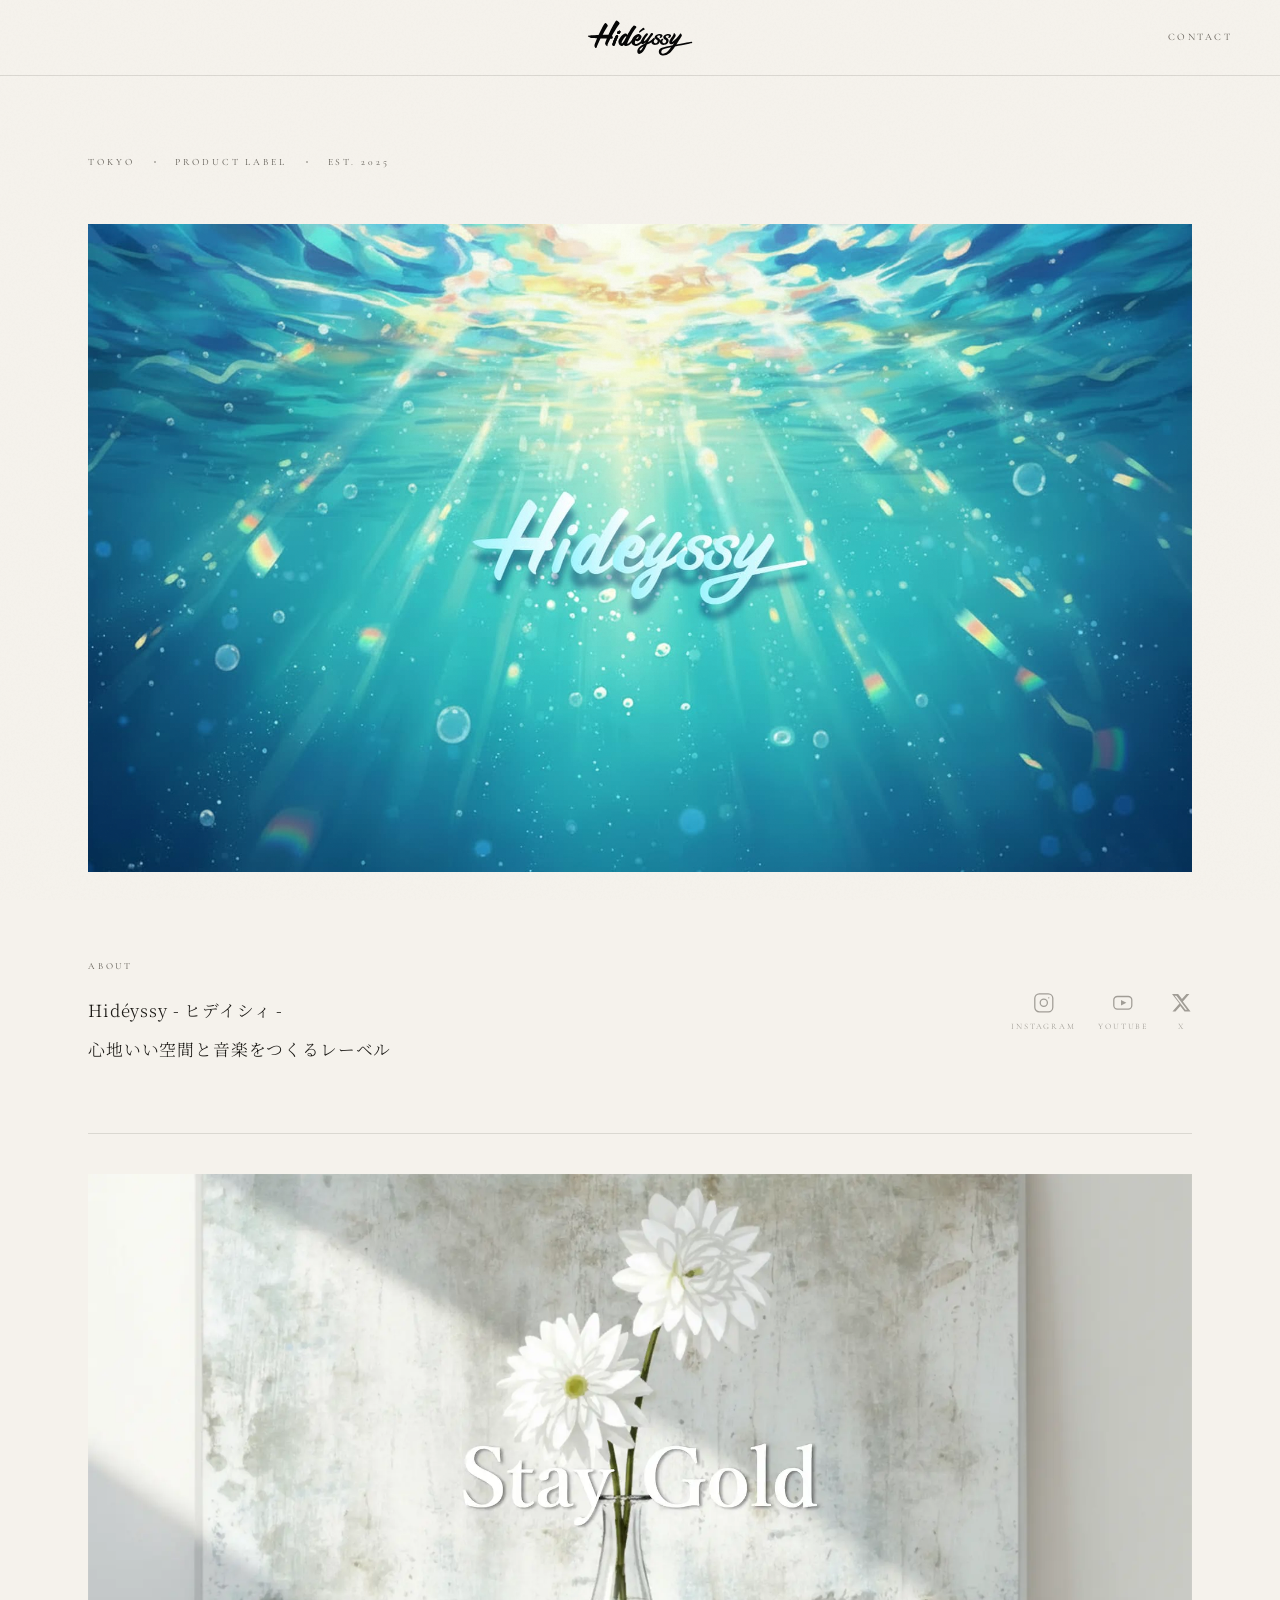
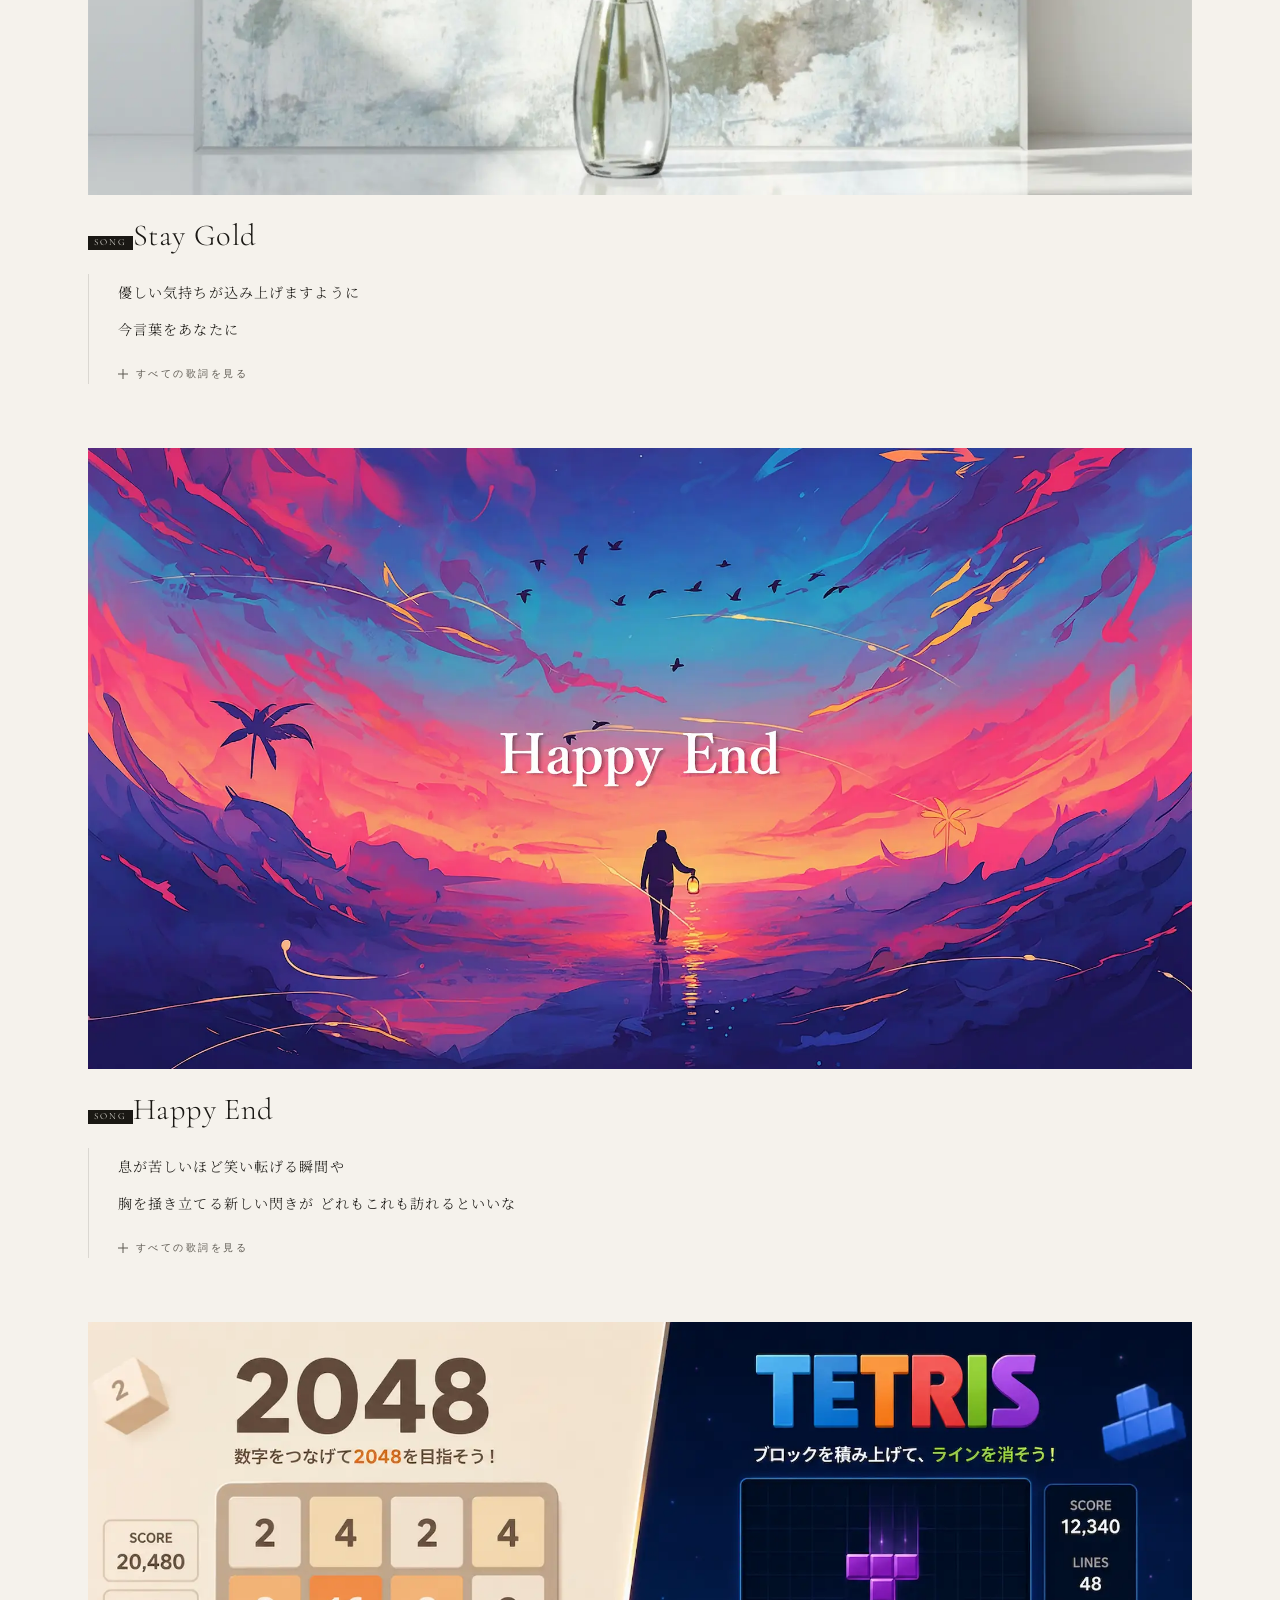
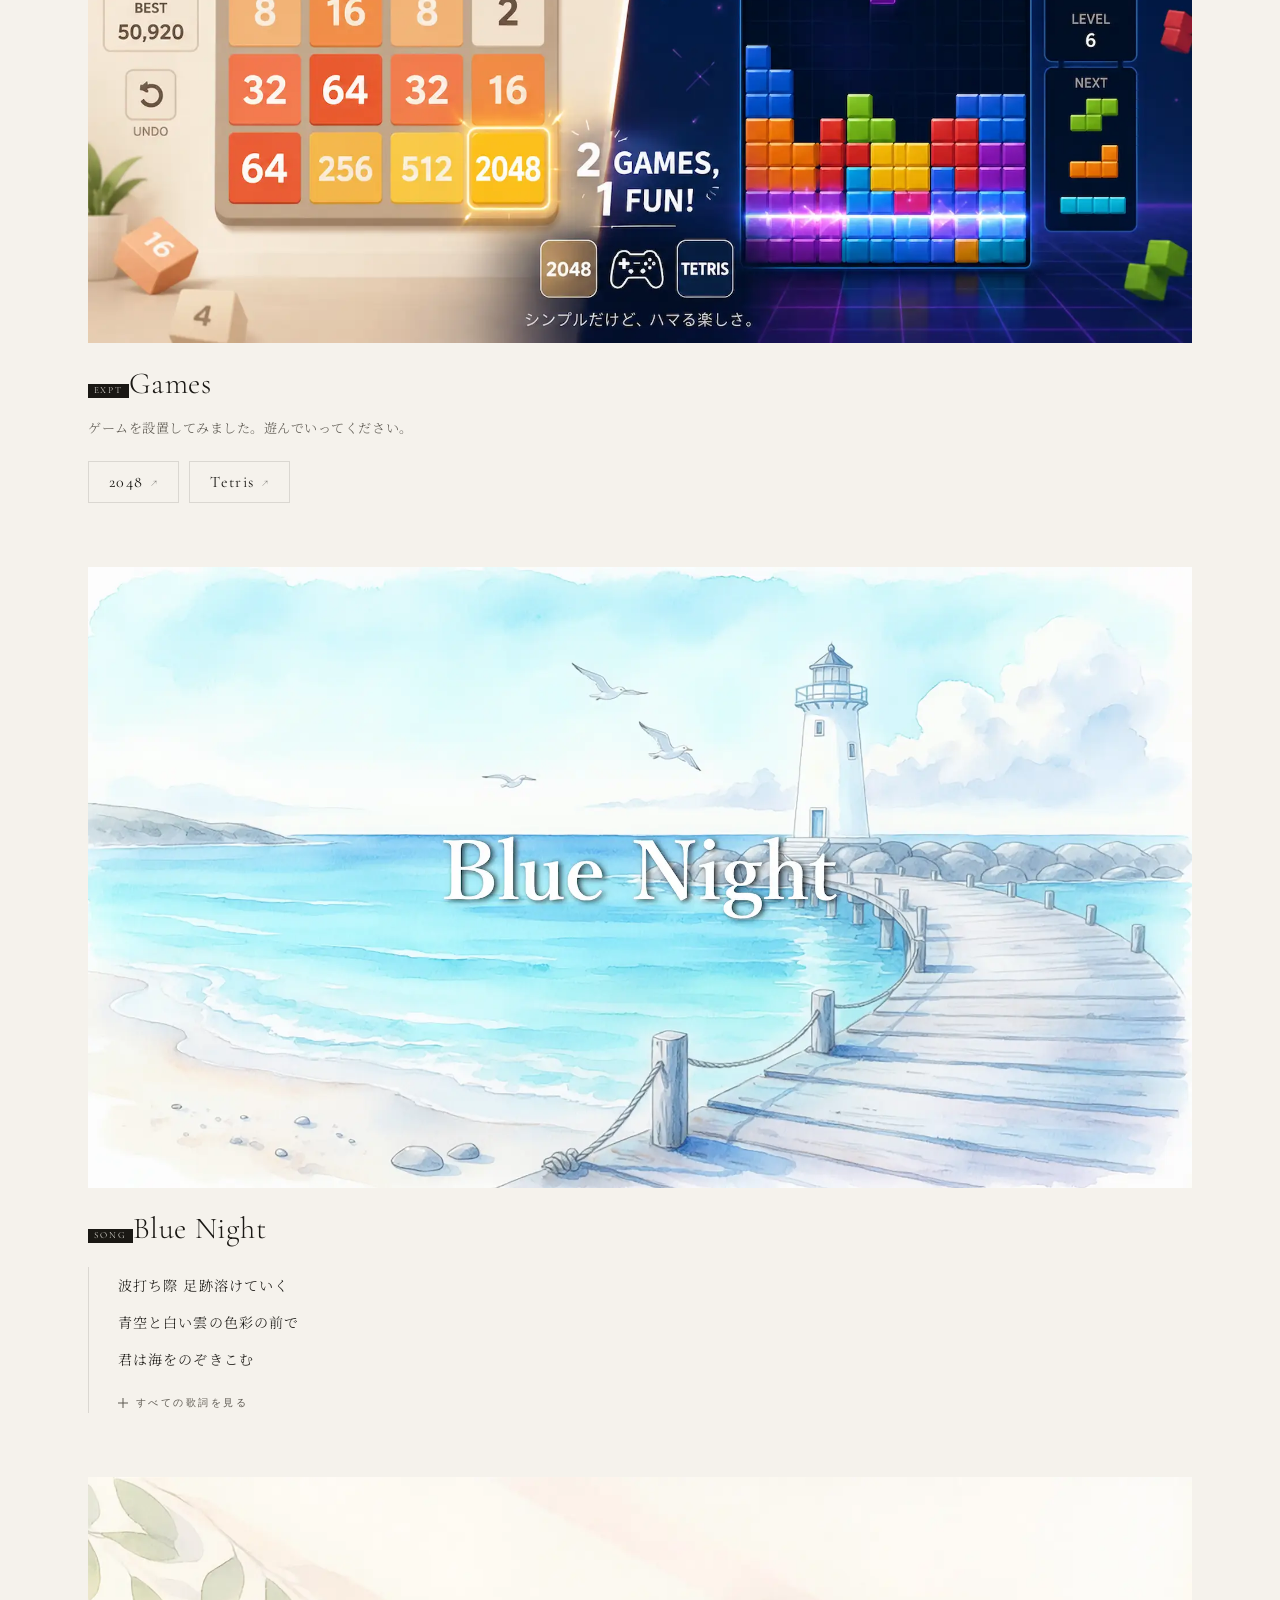
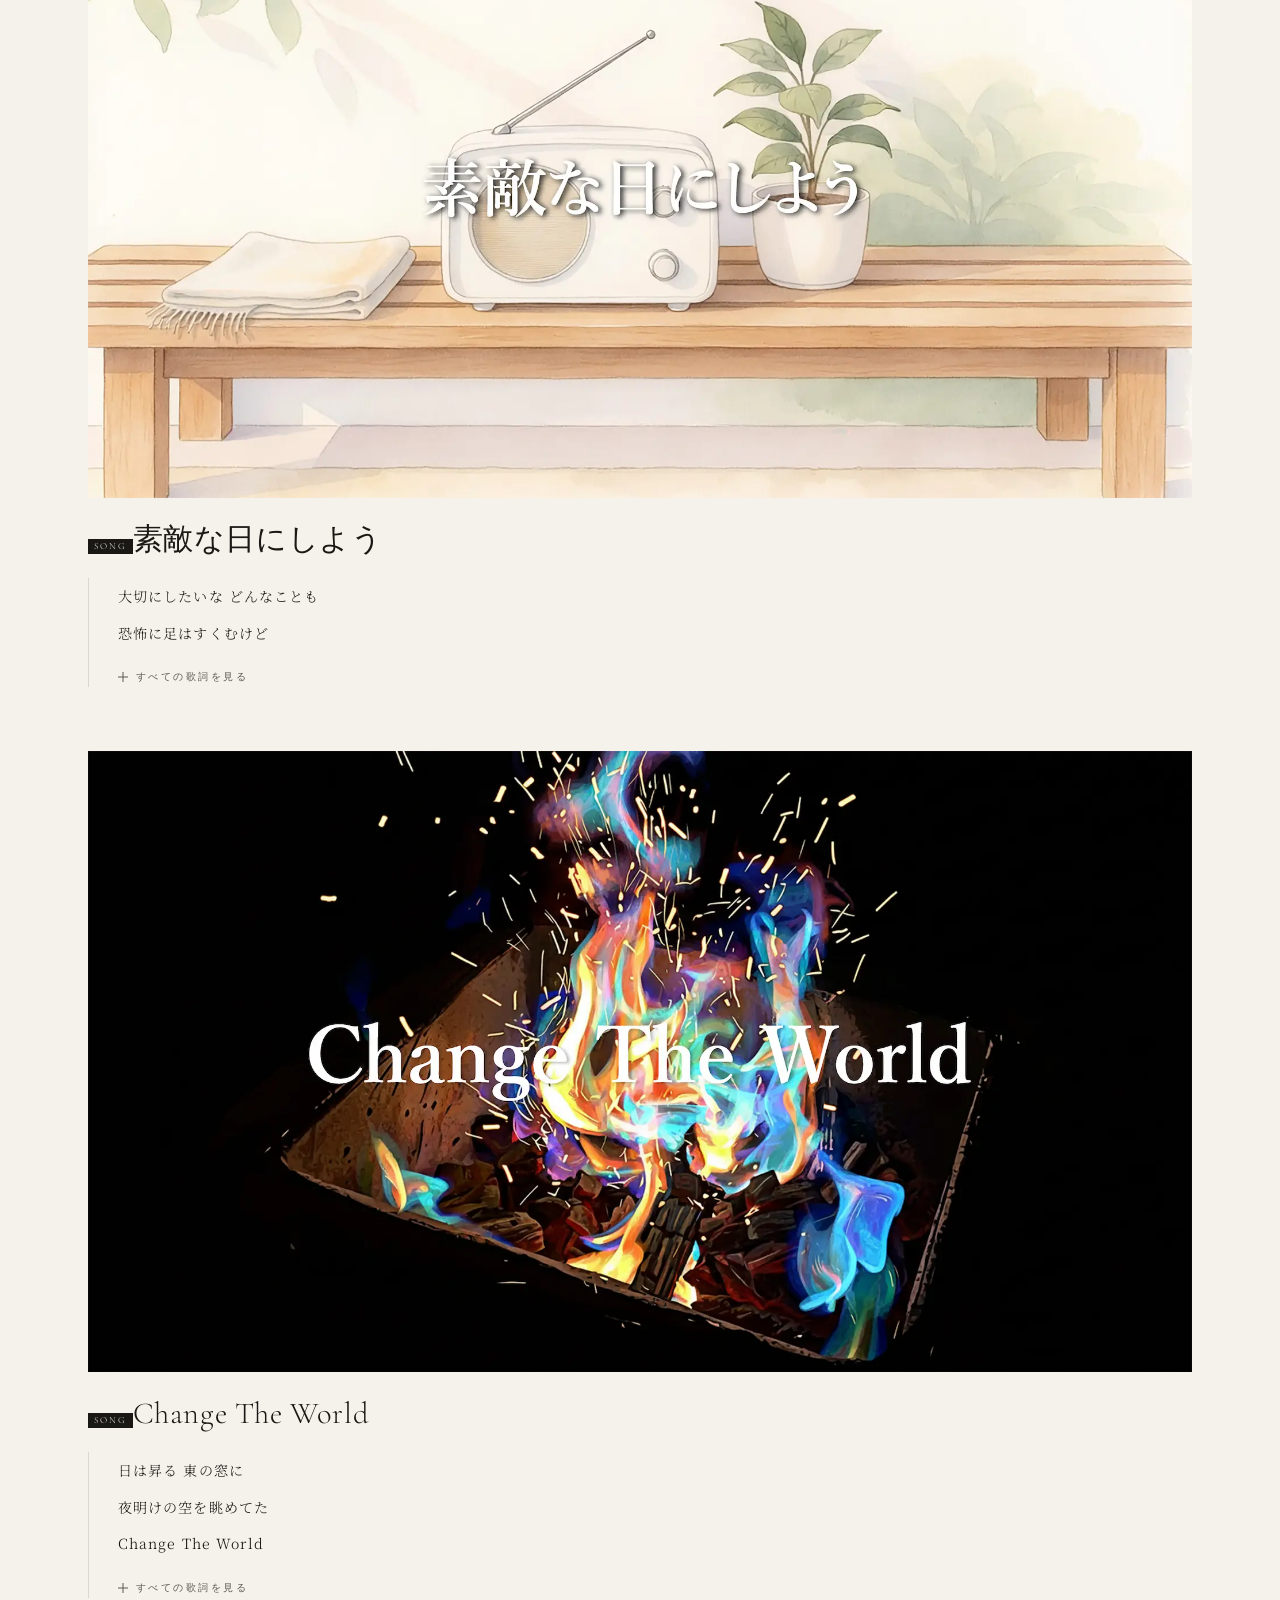
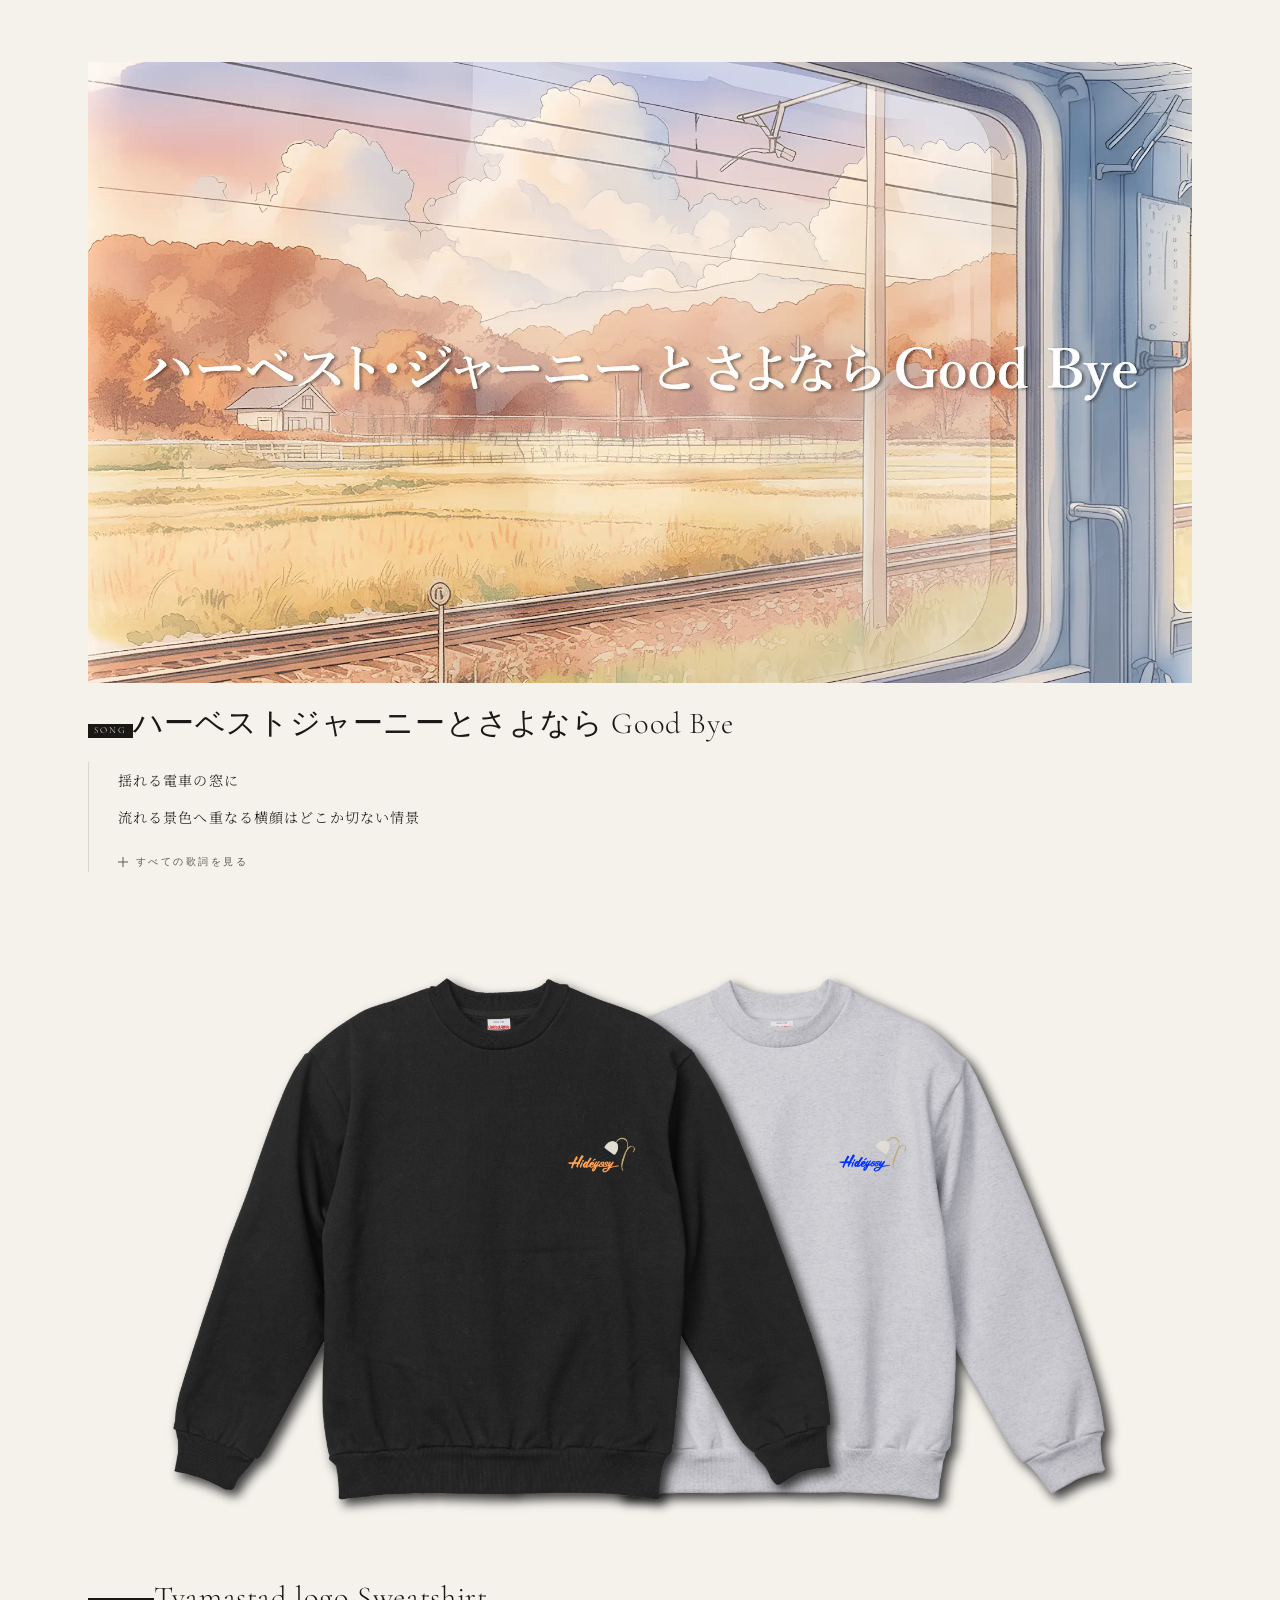
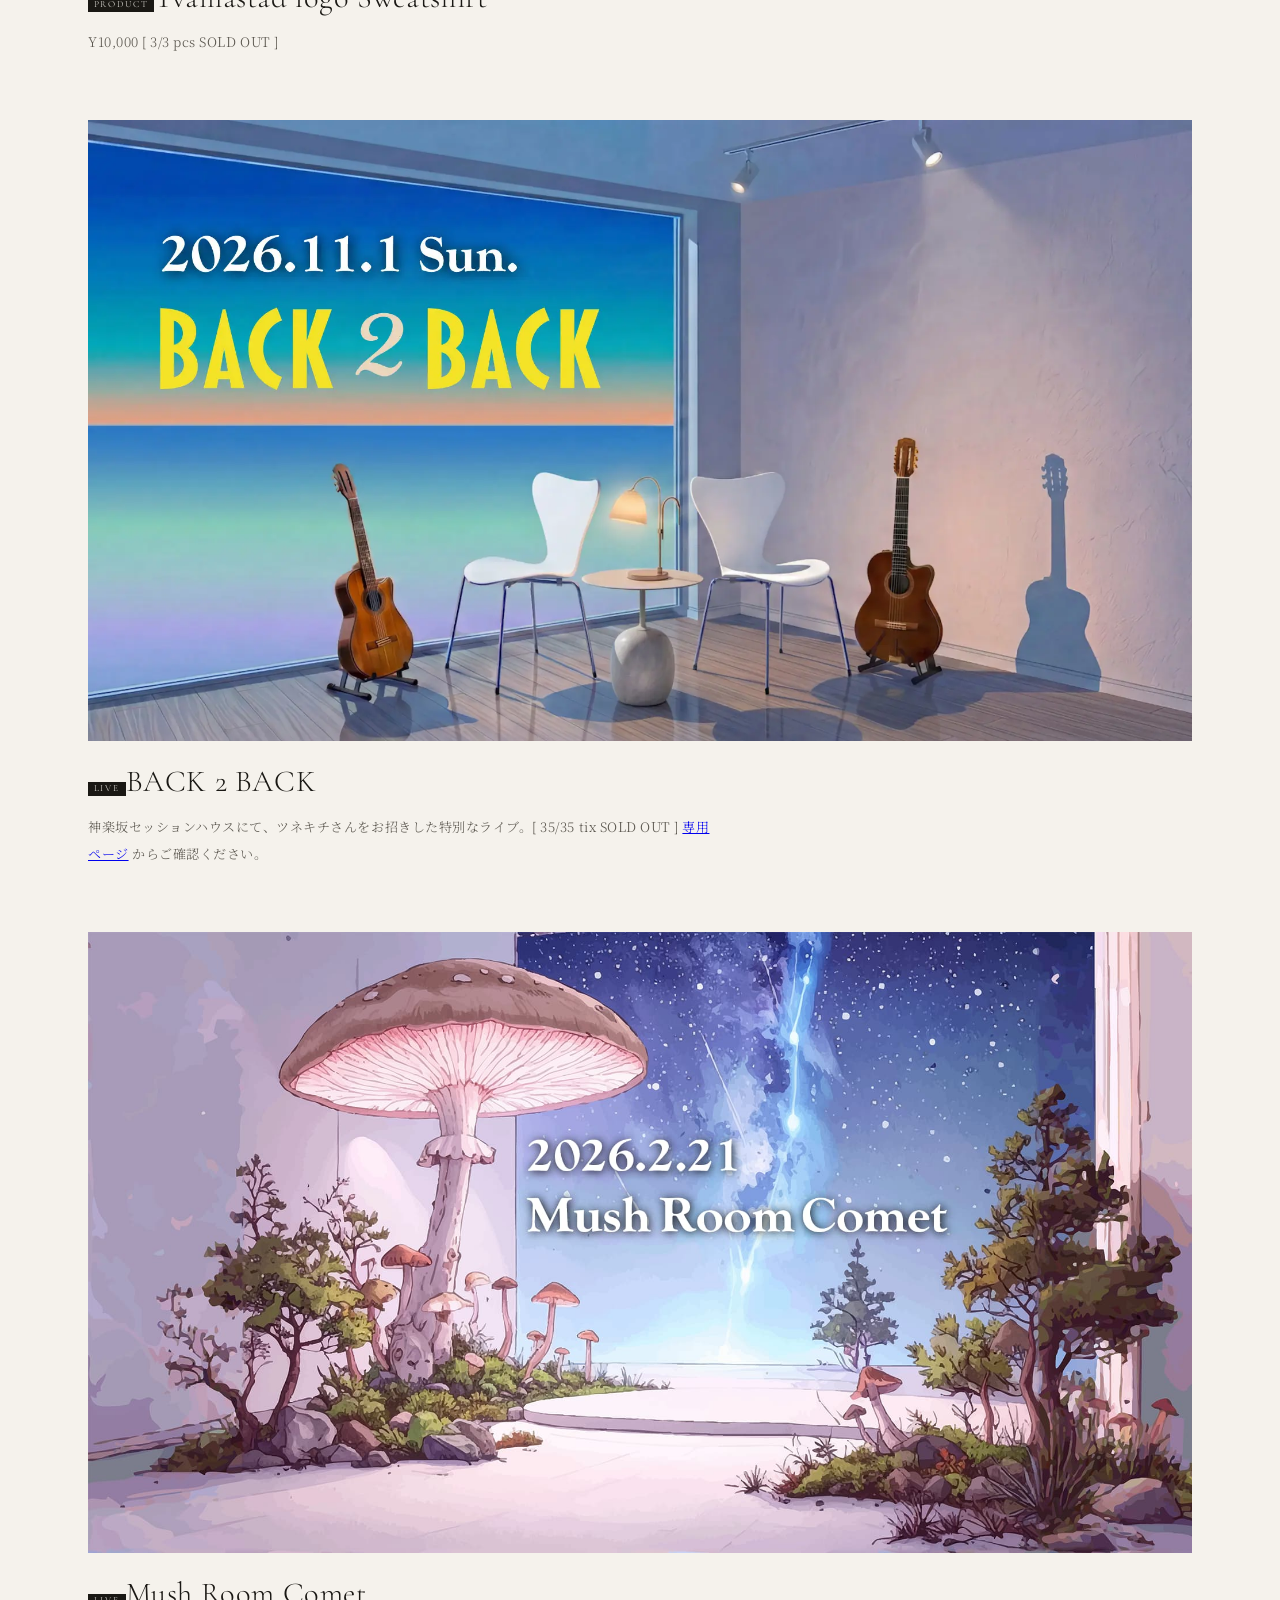
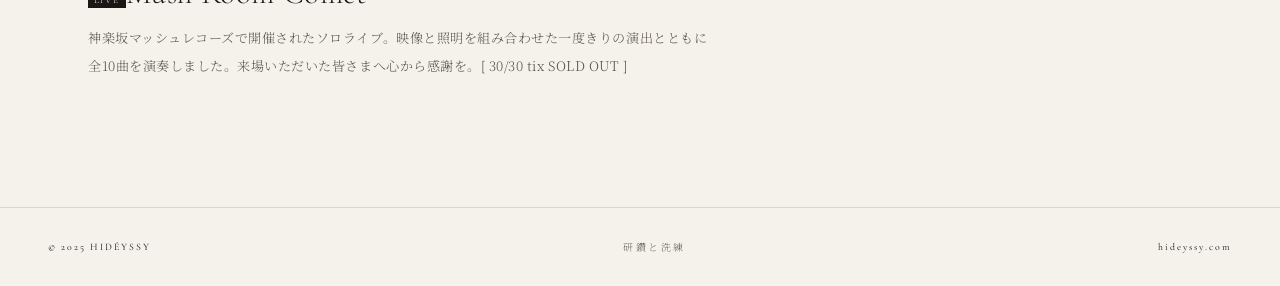
==== index.html @ 36fe9054 "Update description text in index.html" ====
<!DOCTYPE html>
<html lang="ja">

<head>
  <meta charset="UTF-8">
  <meta name="viewport" content="width=device-width, initial-scale=1.0">
  <title>Hidéyssy</title>

  <meta name="description" content="Hidéyssy（ヒデイシィ）― 音楽と、空間と、残したいものをつくるプロダクトレーベル。">
  <meta name="keywords"
    content="Hidéyssy, Hideyssy, ヒデイシィ, ヒデイシー, ヒデイシイ, ひでいしぃ, ひでいしー, ひでいしい, プロダクトレーベル, 音楽, Tokyo, ライブ, 刺繍">

  <!-- OGP ここから-->
  <meta property="og:title" content="Hidéyssy">
  <meta property="og:description" content="Things worth keeping. Songs worth feeling. A space worth returning to.">
  <meta property="og:image" content="https://hideyssy.com/images/top/Hideyssy_アーティスト写真_2026_1920×1920.jpg">
  <meta property="og:url" content="https://hideyssy.com">
  <meta property="og:type" content="website">
  <meta property="og:site_name" content="Hidéyssy">
  <meta name="twitter:card" content="summary_large_image">
  <meta name="twitter:title" content="Hidéyssy">
  <meta name="twitter:description" content="Things worth keeping. Songs worth feeling. A space worth returning to.">
  <meta name="twitter:image" content="https://hideyssy.com/images/top/Hideyssy_アーティスト写真_2026_1920×1920.jpg">
  <!-- OGP ここまで-->
  <link rel="icon" type="image/svg+xml" href="/favicon.svg">
  <link rel="preconnect" href="https://fonts.googleapis.com">
  <link rel="preconnect" href="https://fonts.gstatic.com" crossorigin>
  <link
    href="https://fonts.googleapis.com/css2?family=Cormorant+Garamond:ital,wght@0,300;0,400;1,300;1,400&family=Noto+Serif+JP:wght@200;300;400&display=swap"
    rel="stylesheet">
  <link rel="stylesheet" href="assets/css/hideyssy.css">
</head>

<!-- Google tag (gtag.js) -->
<script async src="https://www.googletagmanager.com/gtag/js?id=G-HPJZSSBY6G"></script>
<script>
  window.dataLayer = window.dataLayer || [];
  function gtag() { dataLayer.push(arguments); }
  gtag('js', new Date());

  gtag('config', 'G-HPJZSSBY6G');
</script>

<body>

  <header>
    <a href="/" class="logo">
      <img src="images/common/Hideyssy_normallogo_02_Black.svg" alt="Hidéyssy">
    </a>
    <nav class="header-nav">
      <a href="/contact" class="nav-item">Contact</a>
    </nav>
  </header>

  <main>
    <h1 class="visually-hidden">Hidéyssy（ヒデイシィ）― 音楽と、空間と、残したいものをつくるプロダクトレーベル</h1>

    <div class="eyebrow">
      <span>Tokyo</span>
      <span class="dot"></span>
      <span>Product Label</span>
      <span class="dot"></span>
      <span>Est. 2025</span>
    </div>

    <div class="hero">
      <img src="images/top/Hideyssy_logo_solo_1920x1080_v2.jpg" alt="Hidéyssy">
    </div>

    <div class="mid-section">
      <div class="description-block">
        <p class="desc-label">About</p>
        <p class="description">
          Hidéyssy &#45; ヒデイシィ &#45;<br>
          心地いい空間と音楽をつくるレーベル
        </p>
      </div>

      <nav class="links-block">
        <a href="https://instagram.com/hideyssy" class="sns-link" target="_blank" rel="noopener" aria-label="Instagram">
          <svg class="sns-icon" viewBox="0 0 24 24" fill="none" stroke="currentColor" stroke-width="1.4"
            stroke-linecap="round" stroke-linejoin="round" aria-hidden="true">
            <rect x="2" y="2" width="20" height="20" rx="5" ry="5" />
            <circle cx="12" cy="12" r="4" />
            <circle cx="17.5" cy="6.5" r="0.8" fill="currentColor" stroke="none" />
          </svg>
          <span class="sns-label">Instagram</span>
        </a>
        <a href="https://youtube.com/@hideyssy" class="sns-link" target="_blank" rel="noopener" aria-label="YouTube">
          <svg class="sns-icon" viewBox="0 0 24 24" fill="none" stroke="currentColor" stroke-width="1.4"
            stroke-linecap="round" stroke-linejoin="round" aria-hidden="true">
            <rect x="2" y="5" width="20" height="14" rx="4" />
            <polygon points="10,9 16,12 10,15" fill="currentColor" stroke="none" />
          </svg>
          <span class="sns-label">YouTube</span>
        </a>
        <a href="https://x.com/hideyssy" class="sns-link" target="_blank" rel="noopener" aria-label="X">
          <svg class="sns-icon" viewBox="0 0 24 24" fill="currentColor" aria-hidden="true">
            <path
              d="M18.244 2.25h3.308l-7.227 8.26 8.502 11.24H16.17l-4.714-6.231-5.401 6.231H2.744l7.736-8.845L2.25 2.25h6.775l4.261 5.632zm-1.161 17.52h1.833L7.084 4.126H5.117z" />
          </svg>
          <span class="sns-label">X</span>
        </a>
      </nav>
    </div>


    <!-- ---Works タイムライン カテゴリ：Live / Music / Product ※ 新しいものを上に追加していく（上が最新）--- -->

    <div class="timeline">
      <!-- <a class="card" href="#" target="_blank" rel="noopener">
                <img class="card-img" src="images/works/flyer_イベント名_1920x1080.jpg" alt="イベント名" loading="lazy">
                <h2 class="card-title"><span class="card-category">Live</span><span class="card-title-text">イベントタイトル</span></h2>
                <p class="card-desc">会場・日付・内容など。</p>
            </a> -->


      <!-- Song カード -->
      <!-- <div class="card">
                <img class="card-img" src="images/works/artwork_曲名_1920x1080.jpg" alt="楽曲タイトル" loading="lazy">
                <h2 class="card-title"><span class="card-category">SONG</span><span class="card-title-text">楽曲タイトル</span></h2>
                <div class="lyrics-block">
                    <p class="lyrics-preview">
                        冒頭の歌詞2〜3行をここに書く<br>
                        2行目<br>
                        3行目
                    </p>
                    <div class="lyrics-full" id="lyrics-template-example">
                        <br>
                        続きの歌詞をここに書く<br>
                        4行目<br>
                        5行目<br>
                        <br>
                        6行目<br>
                        7行目
                    </div>
                    <button class="lyrics-toggle" aria-expanded="false">
                        <span class="lyrics-toggle-icon"></span>
                        <span class="lyrics-toggle-label">すべての歌詞を見る</span>
                    </button>
                </div>
            </div> -->


      <!-- Product カード -->
      <!-- <a class="card" href="#" target="_blank" rel="noopener">
                <img class="card-img" src="images/works/product_アイテム名_1920x1080.jpg" alt="アイテム名" loading="lazy">
                <h2 class="card-title"><span class="card-category">Product</span><span class="card-title-text">アイテム名</span></h2>
                <p class="card-desc">素材・サイズ・価格など。</p>
            </a> -->

      <!-- Song カード -->
      <div class="card">
        <img class="card-img" src="images/works/artwork_Stay-Gold_1920x1080.webp" alt="Stay Gold" loading="lazy">
        <h2 class="card-title"><span class="card-category">SONG</span><span class="card-title-text">Stay Gold</span>
        </h2>
        <div class="lyrics-block">
          <p class="lyrics-preview">
            優しい気持ちが込み上げますように<br>
            今言葉をあなたに<br>
          </p>
          <div class="lyrics-full" id="lyrics-stay-gold">
            空気が揺れるその中に 音が響くその間に<br>
            色も形もない香りもしない想いを詰め込んだ<br>
            聞こえていますか 届いていますか<br>
            <br>
            "Stay Gold"<br>
            Longing is hotter than fire in some cases, and love is intense.<br>
            You know what I mean.<br>
            <!-- &lt; 憧れは炎より時に熱く 愛は激しい。言いたいこと わかるでしょ。 &gt; <br> -->
            <br>
            Baby ずっと恋焦がれた<br>
            燃えるような熱い想いを灯して 透き通ってく<br>
            ずっと憧れは Stay Gold<br>
            <br>
            素直な表現方法を 素敵な文章構成を<br>
            この詩にこの私に与えてください<br>
            花に水をあげるように潅ぐメロディ 届くように<br>
            さぁ身を委ね 身体揺らせ<br>
            力は抜いて聞いてくれ<br>
            <br>
            Stay Gold ×4<br>
            <br>
            Baby ずっと恋焦がれた<br>
            燃えるような熱い想いを灯して 透き通ってく<br>
            ずっと憧れた 溶けるような長いキスをしよう<br>
          </div>
          <button class="lyrics-toggle" aria-expanded="false">
            <span class="lyrics-toggle-icon"></span>
            <span class="lyrics-toggle-label">すべての歌詞を見る</span>
          </button>
        </div>
      </div>

      <!-- Song カード -->
      <div class=" card">
        <img class="card-img" src="images/works/artwork_Happy-End_1920x1080.webp" alt="Happy End" loading="lazy">
        <h2 class="card-title"><span class="card-category">SONG</span><span class="card-title-text">Happy End</span>
        </h2>
        <div class="lyrics-block">
          <p class="lyrics-preview">
            息が苦しいほど笑い転げる瞬間や<br>
            胸を掻き立てる新しい閃きが どれもこれも訪れるといいな
          </p>
          <div class="lyrics-full" id="lyrics-happy-end">
            挫折の中で掴んだものが君の宝だ<br>
            小さな約束を守り続けよう<br>
            その先にある 必ず出会う光<br>
            <br>
            春は曙 夜と朝の移ろう継ぎ目に目が覚めた<br>
            夜明け前 光射すまで 滲む隙間に藤色の空<br>
            夢物語より 趣深い景色<br>
            慈しみたいのに涙が溢れそう<br>
            <br>
            ずっと信じてるハッピーエンド<br>
            今も手繰り寄せるハッピーエンド<br>
            道のりを記す 物語の続きを綴る<br>
            ずっと信じてるハッピーエンド<br>
            <br>
            朝日が差し込む東の窓辺の向こう<br>
            鳥の囀りが聴こえる<br>
            斜光が夜空を蒼く染めていく<br>
            幸せを願い歌ってる<br>
            <br>
            ずっと信じてるハッピーエンド<br>
            今も手繰り寄せるハッピーエンド<br>
            道のりを記す 物語の続きを綴る<br>
            ずっと信じてるハッピーエンド<br>
            <br>
            道のりを記す 物語の続きを綴る<br>
            ずっと信じてるハッピーエンド<br>
            朝日が差し込む東の窓辺の向こう<br>
            鳥の囀りが聴こえる<br>
            愛する人よ 気流を掴んで<br>
            希望の火を灯してよ<br>
          </div>
          <button class="lyrics-toggle" aria-expanded="false">
            <span class="lyrics-toggle-icon"></span>
            <span class="lyrics-toggle-label">すべての歌詞を見る</span>
          </button>
        </div>
      </div>

      <!-- Games カード -->
      <div class="card card--games">
        <img class="card-img" src="images/works/games_2048-tetris_1920x1080.webp" alt="Games" loading="lazy">
        <h2 class="card-title"><span class="card-category">Expt</span><span class="card-title-text">Games</span></h2>
        <p class="card-desc">ゲームを設置してみました。遊んでいってください。</p>
        <div class="games-links">
          <a href="/games/2048.html" class="game-link">2048 <span class="arrow">↗</span></a>
          <a href="/games/tetris.html" class="game-link">Tetris <span class="arrow">↗</span></a>
        </div>
      </div>

      <!-- Song カード -->
      <div class="card">
        <img class="card-img" src="images/works/artwork_Blue-Night_1920x1080.webp" alt="Blue Night" loading="lazy">
        <h2 class="card-title"><span class="card-category">SONG</span><span class="card-title-text">Blue Night</span>
        </h2>
        <div class="lyrics-block">
          <p class="lyrics-preview">
            波打ち際 足跡溶けていく<br>
            青空と白い雲の色彩の前で<br>
            君は海をのぞきこむ<br>
          </p>
          <div class="lyrics-full" id="lyrics-blue-night">
            波音と潮風が躍る<br>
            <br>
            Salt on my lips, the horizon turns to gold,<br>
            This fleeting moment seems so beautiful.<br>
            The sea reached out to you without a word.<br>
            Still, something always stays.<br>
            Close my eyes.<br>
            <br>
            淡くほろ苦い Sweet Memories<br>
            砂浜に打ち寄せる波<br>
            あの日夢見ていた景色<br>
            ノスタルジックにふと思い出した Blue Night<br>
          </div>
          <button class="lyrics-toggle" aria-expanded="false">
            <span class="lyrics-toggle-icon"></span>
            <span class="lyrics-toggle-label">すべての歌詞を見る</span>
          </button>
        </div>
      </div>

      <!-- Song カード -->
      <div class="card">
        <img class="card-img" src="images/works/artwork_素敵な日にしよう_1920x1080.webp" alt="素敵な日にしよう" loading="lazy">
        <h2 class="card-title"><span class="card-category">SONG</span><span class="card-title-text">素敵な日にしよう</span></h2>
        <div class="lyrics-block">
          <p class="lyrics-preview">
            大切にしたいな どんなことも<br>
            恐怖に足はすくむけど
          </p>
          <div class="lyrics-full" id="lyrics-sutekina-hi-ni-shiyou">
            きっと「一度立ち止まる時間」をくれているんだろう<br>
            その先へは勇気とともに行け<br>
            <br>
            誠実でいたいな どんな時も<br>
            躓いて足を挫いても<br>
            「ずっと泥濘に目を向けてていいのか」と問われているんだろ<br>
            答えは胸の中にいつもある<br>
            <br>
            僕らの記憶に何を残す<br>
            <br>
            Oh 日々を彩る 全ての出来事<br>
            ねぇどう受け取る 素敵な日にしよう<br>
            Oh 日々を彩る 全ての出来事<br>
            ねぇどう受け取る 素敵な日にしよう<br>
            素敵な日にしよう<br>
          </div>
          <button class="lyrics-toggle" aria-expanded="false">
            <span class="lyrics-toggle-icon"></span>
            <span class="lyrics-toggle-label">すべての歌詞を見る</span>
          </button>
        </div>
      </div>

      <!-- Song カード -->
      <div class="card">
        <img class="card-img" src="images/works/artwork_Change-The-World_1920x1080.webp" alt="Change The World"
          loading="lazy">
        <h2 class="card-title"><span class="card-category">SONG</span><span class="card-title-text">Change The
            World</span></h2>
        <div class="lyrics-block">
          <p class="lyrics-preview">
            日は昇る 東の窓に<br>
            夜明けの空を眺めてた<br>
            Change The World
          </p>
          <div class="lyrics-full" id="lyrics-change-the-world">
            <br>
            Eyes that hold a smile,<br>
            Even here, inside a dark without a shore,<br>
            I can still reach for a wish,<br>
            Still, still fold my hands in prayer.<br>
            With these arms, with these lips,<br>
            Still carrying a quiet ember,<br>
            I search the night for something that glows,<br>
            and I believe it's there.<br>
            <br>
            Change The World —<br>
            This is the moment the night begins to break.<br>
            Change The World —<br>
            Now breathe and set it free.<br>
            Make a wish.<br>
            <br>
            日は昇る 東の窓に<br>
            夜明けの朝に湧き立つ Coffee Flavor<br>
            火は灯る 胸の奥に<br>
            薪をくべるように この旋律が<br>
            この音色が 心に触れたら いいな<br>
            <br>
            Change The World ×2<br>
            積荷をおろして<br>
            Change The World ×2<br>
            しがらみをほどいて<br>
            <br>
            地平へ火が灯る<br>
            夜明けの空に湧き立つ Coffee Flavor<br>
            日が昇る 瞳の中に<br>
            薪をくべるように 夜の闇を溶かして<br>
            <br>
            指先に意識を集めて<br>
            瞼を落とし 息を吸う<br>
            その瞳を濁さずに 気持ちを曇らさずに<br>
            U Change The World 内側に<br>
            <!-- <br>
            &lt; 微笑みをやどした瞳、たとえここが、岸のない暗闇の中でも、&gt;<br>
            &lt; それでも願いに手を伸ばせる、それでもまだ静かに手を合わせる。&gt;<br>
            &lt; この腕で、この唇で、静かな火種をまだ抱きながら、&gt;<br>
            &lt; 私は夜を探し歩く、輝くものを求めて。&gt;<br>
            &lt; そして、それは必ずあると信じている。&gt;<br>
            <br>
            &lt; チェンジザ・ワールドーー&gt;<br>
            &lt; 今、夜が明け始める瞬間。&gt;<br>
            &lt; チェンジザ・ワールドーー&gt;<br>
            &lt; さあ息を吸って、解き放って。&gt;<br>
            &lt; 願いを込めて。&gt;<br> -->
          </div>
          <button class="lyrics-toggle" aria-expanded="false">
            <span class="lyrics-toggle-icon"></span>
            <span class="lyrics-toggle-label">すべての歌詞を見る</span>
          </button>
        </div>
      </div>

      <!-- Song カード -->
      <div class="card">
        <img class="card-img" src="images/works/artwork_ハーベストジャーニーとさよなら-Good-Bye_1920x1080.webp"
          alt="ハーベストジャーニーとさよなら-Good-Bye" loading="lazy">
        <h2 class="card-title"><span class="card-category">SONG</span><span class="card-title-text">ハーベストジャーニーとさよなら Good
            Bye</span></h2>
        <div class="lyrics-block">
          <p class="lyrics-preview">
            揺れる電車の窓に<br>
            流れる景色へ重なる横顔はどこか切ない情景
          </p>
          <div class="lyrics-full" id="lyrics-harvest-journey-and-sayonara-goodbye">
            稲穂がなびいてる<br>
            <br>
            旅の行く末に 何を得たのだろうか<br>
            何を学んだだろうかと ぼんやり考える<br>
            きっと日々の暮らしから距離をとることで<br>
            洗い流されてく 見つめ直す大事なこと<br>
            <br>
            谷を下って 丘を越え<br>
            モヤモヤは空の彼方へ<br>
            苦い経験のその先へ<br>
            連れて行ってくれ<br>
            <br>
            揺れる電車の窓に<br>
            流れる景色へ重なる横顔はどこか切ない情景<br>
            稲穂がなびいてる<br>
            長い旅の帰り道<br>
            思い出と染みついた BGM<br>
            ポケットには くしゃくしゃ包み紙に紛れた切符がある<br>
            <br>
            揺れる電車を見送る<br>
            <br>
            アイスとホット迷うなコーヒー<br>
            包み込むメロディ<br>
            陽気な天気に冷たい風<br>
            昼と夜の狭間を 向かう行く先<br>
            東は青 でも振り向けばもう茜色<br>
            溶ける夕日に色づく雲<br>
            幸せなひと時に涙が出そうです<br>
            <br>
            さよなら Good Bye またいつか See You ×8
          </div>
          <button class="lyrics-toggle" aria-expanded="false">
            <span class="lyrics-toggle-icon"></span>
            <span class="lyrics-toggle-label">すべての歌詞を見る</span>
          </button>
        </div>
      </div>

      <!-- Product カード -->
      <!-- リンクが必要な場合: <div class="card"> を <a class="card" href="URL" target="_blank" rel="noopener"> に変える -->
      <div class="card">
        <img class="card-img" src="images/works/product_tvamastad-logo-15oz-crew-neck-sweatshirt_black_1920x1080.png"
          alt="トヴォマスタッドロゴトレーナー" loading="lazy">
        <h2 class="card-title"><span class="card-category">Product</span><span class="card-title-text">Tvamastad logo
            Sweatshirt</span></h2>
        <p class="card-desc">Y10,000 [ 3/3 pcs SOLD OUT ]</p>
      </div>

      <!-- Liveカード -->
      <!-- リンクが必要な場合: <div class="card"> を <a class="card" href="URL" target="_blank" rel="noopener"> に変える -->
      <div class="card">
        <img class="card-img" src="images/backtoback/BACK-2-BACK_1920×1080.webp" alt="BACK 2 BACK" loading="lazy">
        <h2 class="card-title"><span class="card-category">Live</span><span class="card-title-text">BACK 2 BACK</span>
        </h2>
        <p class="card-desc">神楽坂セッションハウスにて、ツネキチさんをお招きした特別なライブ。[ 35/35 tix SOLD OUT ] <a href="/back2back">専用ページ</a> からご確認ください。</p>
      </div>


      <!-- Liveカード -->
      <!-- リンクが必要な場合: <div class="card"> を <a class="card" href="URL" target="_blank" rel="noopener"> に変える -->
      <div class="card">
        <img class="card-img" src="images/works/flyer_mush-room-comet_20260221_1920x1080.jpg" alt="Mush Room Comet"
          loading="lazy">
        <h2 class="card-title"><span class="card-category">Live</span><span class="card-title-text">Mush Room
            Comet</span></h2>
        <p class="card-desc">神楽坂マッシュレコーズで開催されたソロライブ。映像と照明を組み合わせた一度きりの演出とともに全10曲を演奏しました。来場いただいた皆さまへ心から感謝を。[ 30/30
          tix SOLD OUT ]</p>
      </div>

      <!-- Liveカード -->
      <!-- リンクが必要な場合: <div class="card"> を <a class="card" href="URL" target="_blank" rel="noopener"> に変える -->
      <!-- <div class="card">
        <img class="card-img" src="images/works/flyer_20260424_不忍通りふれあい館_1920x1080.jpg"
          alt="不忍通りふれあいホール 春のお楽しみ音楽会 vol.2" loading="lazy">
        <h2 class="card-title"><span class="card-category">Live</span><span class="card-title-text">春のお楽しみ音楽会</span></h2>
        <p class="card-desc">
          2026.4.26 Sun. 不忍通りふれあい館 地下1階ホール不忍通りふれあい館 地下1階ホール 入場料無料<br>
          13:05 OPEN / 13:15 START<br>
          Hidéyssy は 15:35 からの出演予定です。<br>
          場所：東京都文京区根津２丁目20-7（東京メトロ千代田線「根津」駅より徒歩2分）<br>
          みずのさん、種間菌さんたちにホールでのイベントにお誘いいただきました。ご予約不要です。ぜひ、遊びに来てください。[ Free ]
        </p>
      </div> -->

    </div>

  </main>

  <footer>
    <span class="footer-left">© 2025 Hidéyssy</span>
    <span class="footer-center">研鑽と洗練</span>
    <span class="footer-right">hideyssy.com</span>
  </footer>

  <!-- <span class="vert-text">Hidéyssy — mmxxvi</span> -->

  <script src="assets/js/main.js"></script>

</body>

</html>
---- assets/css/hideyssy.css ----
/* ━━━━━━━━━━━━━━━━━━━━━━━━━━━━━━━━━━━━━━━━
   Hidéyssy — 共通スタイル
   style.css
━━━━━━━━━━━━━━━━━━━━━━━━━━━━━━━━━━━━━━━━ */

*,
*::before,
*::after {
    margin: 0;
    padding: 0;
    box-sizing: border-box;
}

/* ── 視覚的には隠すが、検索エンジンやスクリーンリーダーには読ませる ── */
.visually-hidden {
    position: absolute;
    width: 1px;
    height: 1px;
    padding: 0;
    margin: -1px;
    overflow: hidden;
    clip: rect(0, 0, 0, 0);
    white-space: nowrap;
    border: 0;
}

:root {
    --cream: #f5f2ec;
    --ink: #1a1814;
    --warm-gray: #5c5850;
    --line: rgba(26, 24, 20, 0.12);
}

html,
body {
    height: 100%;
}

body {
    background-color: var(--cream);
    color: var(--ink);
    font-family: 'Cormorant Garamond', 'Noto Serif JP', Georgia, serif;
    min-height: 100vh;
    display: flex;
    flex-direction: column;
    overflow-x: hidden;
}

/* ── Grain ── */
body::before {
    content: '';
    position: fixed;
    inset: 0;
    background-image: url("data:image/svg+xml,%3Csvg viewBox='0 0 512 512' xmlns='http://www.w3.org/2000/svg'%3E%3Cfilter id='noise'%3E%3CfeTurbulence type='fractalNoise' baseFrequency='0.75' numOctaves='4' stitchTiles='stitch'/%3E%3C/filter%3E%3Crect width='100%25' height='100%25' filter='url(%23noise)' opacity='0.04'/%3E%3C/svg%3E");
    pointer-events: none;
    z-index: 100;
    opacity: 0.5;
}

/* ── Header ── */
header {
    display: flex;
    justify-content: center;
    align-items: center;
    padding: 0.6rem 3rem;
    position: sticky;
    top: 0;
    z-index: 50;
    opacity: 0;
    animation: fadeUp 1s ease forwards 0.2s;
    background-color: rgba(245, 242, 236, 0.88);
    backdrop-filter: blur(12px);
    -webkit-backdrop-filter: blur(12px);
    border-bottom: 1px solid var(--line);
}

.logo {
    display: inline-block;
    text-decoration: none;
    transition: opacity 0.3s ease;
}

.logo:hover {
    opacity: 0.45;
}

.logo img {
    height: 3.5rem;
    width: auto;
    display: block;
}

nav.header-nav {
    display: flex;
    gap: 2rem;
    align-items: center;
    padding-top: 0.15rem;
    position: absolute;
    right: 3rem;
}

.nav-item {
    font-family: 'Cormorant Garamond', serif;
    font-size: 0.62rem;
    letter-spacing: 0.25em;
    text-transform: uppercase;
    color: var(--warm-gray);
    text-decoration: none;
    transition: color 0.3s ease;
    position: relative;
    padding-bottom: 0.2rem;
}

.nav-item::after {
    content: '';
    position: absolute;
    bottom: 0;
    left: 0;
    width: 0;
    height: 1px;
    background: var(--ink);
    transition: width 0.4s cubic-bezier(0.16, 1, 0.3, 1);
}

.nav-item:hover {
    color: var(--ink);
}

.nav-item:hover::after {
    width: 100%;
}

.nav-item.active {
    color: var(--ink);
}

.nav-item.active::after {
    width: 100%;
}

/* ── Main ── */
main {
    flex: 1;
    display: flex;
    flex-direction: column;
    justify-content: center;
    padding: 5rem 3rem 8rem;
    max-width: 1200px;
    /* 1100 → 1200 */
    margin: 0 auto;
    width: 100%;
}

/* ── Eyebrow ── */
.eyebrow {
    display: flex;
    align-items: center;
    gap: 1.2rem;
    margin-bottom: 2.0rem;
    opacity: 0;
    animation: fadeUp 1s ease forwards 0.6s;
}

.eyebrow span {
    font-family: 'Cormorant Garamond', serif;
    font-size: 0.6rem;
    letter-spacing: 0.3em;
    text-transform: uppercase;
    color: var(--warm-gray);
}

.eyebrow .dot {
    width: 2.5px;
    height: 2.5px;
    border-radius: 50%;
    background: var(--warm-gray);
    opacity: 0.5;
}

/* ── Footer ── */
footer {
    display: flex;
    justify-content: space-between;
    align-items: center;
    padding: 2rem 3rem;
    border-top: 1px solid var(--line);
    /* 追加 */
    opacity: 0;
    animation: fadeUp 1s ease forwards 1.8s;
}

.footer-left {
    font-family: 'Cormorant Garamond', serif;
    font-size: 0.62rem;
    letter-spacing: 0.2em;
    text-transform: uppercase;
    color: var(--ink);
}

.footer-center {
    font-family: 'Noto Serif JP', serif;
    font-weight: 200;
    font-size: 0.62rem;
    letter-spacing: 0.25em;
    color: var(--warm-gray);
}

.footer-right {
    font-family: 'Cormorant Garamond', serif;
    font-size: 0.62rem;
    letter-spacing: 0.2em;
    color: var(--ink);
}

/* ── Vertical text ── */
.vert-text {
    position: fixed;
    right: 2.2rem;
    top: 50%;
    transform: translateY(-50%) rotate(90deg);
    font-family: 'Cormorant Garamond', serif;
    font-size: 0.52rem;
    letter-spacing: 0.38em;
    text-transform: uppercase;
    color: rgba(26, 24, 20, 0.13);
    white-space: nowrap;
    opacity: 0;
    animation: fadeUp 1s ease forwards 2.2s;
}

/* ── Animations ── */
@keyframes fadeUp {
    from {
        opacity: 0;
        transform: translateY(14px);
    }

    to {
        opacity: 1;
        transform: translateY(0);
    }
}

@keyframes slideUp {
    from {
        opacity: 0;
        transform: translateY(65px);
    }

    to {
        opacity: 1;
        transform: translateY(0);
    }
}

/* ── Scroll fade-in (JS で .is-visible を付与) ── */
.scroll-fade {
    opacity: 0;
    transform: translateY(24px);
    transition: opacity 0.7s ease, transform 0.7s cubic-bezier(0.16, 1, 0.3, 1);
}

.scroll-fade.is-visible {
    opacity: 1;
    transform: translateY(0);
}

/* ── Responsive ── */
@media (max-width: 700px) {
    header {
        padding: 0.6rem 1.4rem;
    }

    nav.header-nav {
        right: 1.4rem;
    }

    .logo img {
        height: 2.4rem;
    }

    main {
        padding: 3rem 1.8rem 6rem;
    }

    footer {
        padding: 1.8rem;
        flex-direction: column;
        align-items: flex-start;
        gap: 0.6rem;
    }

    .vert-text {
        display: none;
    }
}

/* ━━━━━━━━━━━━━━━━━━━━━━━━━━━━━━━━━━━━━━━━
   Hidéyssy — TOPページ固有スタイル
   index.css
━━━━━━━━━━━━━━━━━━━━━━━━━━━━━━━━━━━━━━━━ */

/* ── Hero Image ── */
.hero {
    width: 100%;
    opacity: 0;
    animation: fadeUp 1.2s ease forwards 0.3s;
    overflow: hidden;
    margin-bottom: 2rem;
}

.hero img {
    width: 100%;
    height: 72vh;
    /* 60 → 72vh */
    object-fit: cover;
    object-position: center;
    display: block;
}

/* ── Headline ── */
.headline {
    font-family: 'Cormorant Garamond', serif;
    font-weight: 300;
    font-size: clamp(2.8rem, 6.5vw, 6rem);
    line-height: 1.1;
    letter-spacing: 0.01em;
    color: var(--ink);
}

.headline .line {
    display: block;
    overflow: hidden;
    padding-bottom: 0.15em;
}

.headline .line-inner {
    display: block;
    opacity: 0;
    transform: translateY(65px);
    animation: slideUp 1.1s cubic-bezier(0.16, 1, 0.3, 1) forwards;
}

.headline .line:nth-child(1) .line-inner {
    animation-delay: 0.7s;
}

.headline .line:nth-child(2) .line-inner {
    animation-delay: 0.85s;
}

.headline .line:nth-child(3) .line-inner {
    animation-delay: 1.0s;
}

.headline em {
    font-style: italic;
    font-weight: 300;
}

/* ── Mid Section ── */
.mid-section {
    display: flex;
    align-items: flex-start;
    gap: 5rem;
    margin-top: 2rem;
    padding-top: 1.5rem;
    opacity: 0;
    animation: fadeUp 1s ease forwards 1.4s;
}

.description-block {
    flex: 1;
}

.desc-label {
    font-family: 'Cormorant Garamond', serif;
    font-size: 0.58rem;
    letter-spacing: 0.3em;
    text-transform: uppercase;
    color: var(--warm-gray);
    margin-bottom: 1.2rem;
}

.description {
    font-family: 'Noto Serif JP', serif;
    font-weight: 300;
    font-size: 1.05rem;
    /* 0.95 → 1.05rem */
    line-height: 2.3;
    letter-spacing: 0.05em;
    color: var(--ink);
    max-width: 30em;
}

.description .en-sub {
    display: block;
    margin-top: 1rem;
    font-family: 'Cormorant Garamond', serif;
    font-style: italic;
    font-weight: 300;
    font-size: 0.88rem;
    line-height: 1.9;
    color: rgba(140, 136, 128, 0.65);
    letter-spacing: 0.02em;
}

/* ── SNS Links ── */
.links-block {
    display: flex;
    flex-direction: row;
    align-items: center;
    gap: 1.4rem;
    padding-top: 2rem;
}

.sns-link {
    display: flex;
    flex-direction: column;
    align-items: center;
    gap: 0.45rem;
    text-decoration: none;
    color: var(--warm-gray);
    opacity: 0.55;
    transition: opacity 0.3s ease, color 0.3s ease;
}

.sns-link:hover {
    opacity: 1;
    color: var(--ink);
}

.sns-icon {
    width: 1.35rem;
    height: 1.35rem;
}

.sns-label {
    font-family: 'Cormorant Garamond', serif;
    font-size: 0.52rem;
    letter-spacing: 0.22em;
    text-transform: uppercase;
}

/* ── Games Card (timeline内) ── */
.card--games .games-links {
    display: flex;
    gap: 10px;
    flex-wrap: wrap;
    margin-top: 1.2rem;
}

.game-link {
    display: inline-flex;
    align-items: center;
    gap: 8px;
    padding: 10px 20px;
    border: 1px solid var(--line);
    font-family: 'Cormorant Garamond', serif;
    font-size: 1rem;
    letter-spacing: 0.08em;
    color: var(--ink);
    text-decoration: none;
    transition: background 0.25s ease, border-color 0.25s ease;
}

.game-link:hover {
    background: rgba(26, 24, 20, 0.04);
    border-color: rgba(26, 24, 20, 0.4);
}

.game-link .arrow {
    font-size: 0.75rem;
    opacity: 0.45;
}

/* ── Timeline ── */
.timeline {
    margin-top: 4rem;
    padding-top: 2.5rem;
    border-top: 1px solid var(--line);
    display: flex;
    flex-direction: column;
    gap: 4rem;
    /* 5 → 4rem */
}

/* ── Card ── */
.card {
    display: block;
    text-decoration: none;
    color: inherit;
    overflow: hidden;
    /* zoom が枠外に出ないよう追加 */
}

.card-img {
    width: 100%;
    aspect-ratio: 16 / 9;
    object-fit: cover;
    display: block;
    margin-bottom: 1.4rem;
    transition: opacity 0.5s ease, transform 0.5s ease;
    transform-origin: center;
}

.card:hover .card-img {
    opacity: 0.88;
    transform: scale(1.015);
}

.card-meta {
    font-family: 'Cormorant Garamond', serif;
    font-size: 0.62rem;
    letter-spacing: 0.25em;
    text-transform: uppercase;
    color: var(--warm-gray);
    margin-bottom: 0.5rem;
    display: flex;
    align-items: center;
    gap: 0.8rem;
}

.card-category {
    font-family: 'Cormorant Garamond', serif;
    font-size: 0.58rem;
    letter-spacing: 0.2em;
    text-transform: uppercase;
    color: var(--cream);
    background: var(--ink);
    padding: 0.15em 0.6em;
    display: inline-block;
}

.card-title {
    font-family: 'Cormorant Garamond', serif;
    font-weight: 300;
    font-size: 1.9rem;
    /* 1.4 → 1.9rem */
    letter-spacing: 0.02em;
    color: var(--ink);
    margin-bottom: 0.7rem;
    line-height: 1.25;
    position: relative;
    display: inline-block;
}

.card-title::after {
    content: '';
    position: absolute;
    bottom: -2px;
    left: 0;
    width: 0;
    height: 1px;
    background: var(--ink);
    transition: width 0.4s cubic-bezier(0.16, 1, 0.3, 1);
}

.card:hover .card-title::after {
    width: 100%;
}

.card-desc {
    font-family: 'Noto Serif JP', serif;
    font-weight: 300;
    font-size: 0.82rem;
    line-height: 2.1;
    color: var(--warm-gray);
    letter-spacing: 0.04em;
    max-width: 48em;
    transition: color 0.3s ease;
}

.card:hover .card-desc {
    color: var(--ink);
}

/* ── アコーディオン（歌詞用） ── */
.lyrics-block {
    margin-top: 0.5rem;
    max-width: 36em;
    border-left: 1px solid var(--line);
    padding-left: 1.8rem;
}

.lyrics-preview {
    font-family: 'Noto Serif JP', serif;
    font-weight: 300;
    font-size: 0.88rem;
    line-height: 2.6;
    letter-spacing: 0.08em;
    color: var(--ink);
}

.lyrics-full {
    font-family: 'Noto Serif JP', serif;
    font-weight: 300;
    font-size: 0.88rem;
    line-height: 2.6;
    letter-spacing: 0.08em;
    color: var(--ink);
    overflow: hidden;
    max-height: 0;
    transition: max-height 0.6s cubic-bezier(0.16, 1, 0.3, 1);
}

.lyrics-full.is-open {
    max-height: 2000px;
}

.lyrics-toggle {
    display: inline-flex;
    align-items: center;
    gap: 0.5rem;
    margin-top: 1.2rem;
    font-family: 'Cormorant Garamond', serif;
    font-size: 0.62rem;
    letter-spacing: 0.25em;
    text-transform: uppercase;
    color: var(--warm-gray);
    background: none;
    border: none;
    cursor: pointer;
    padding: 0;
    transition: color 0.3s ease;
}

.lyrics-toggle:hover {
    color: var(--ink);
}

.lyrics-toggle-icon {
    display: inline-block;
    width: 10px;
    height: 10px;
    position: relative;
    transition: transform 0.4s ease;
}

.lyrics-toggle-icon::before,
.lyrics-toggle-icon::after {
    content: '';
    position: absolute;
    background: currentColor;
}

.lyrics-toggle-icon::before {
    width: 10px;
    height: 1px;
    top: 50%;
    left: 0;
    transform: translateY(-50%);
}

.lyrics-toggle-icon::after {
    width: 1px;
    height: 10px;
    left: 50%;
    top: 0;
    transform: translateX(-50%);
    transition: transform 0.4s ease, opacity 0.4s ease;
}

.lyrics-toggle.is-open .lyrics-toggle-icon::after {
    transform: translateX(-50%) rotate(90deg);
    opacity: 0;
}

/* ── Responsive（TOP固有） ── */
@media (max-width: 700px) {

    /* mainのpaddingを越えて広げつつ、左右にごく小さい余白だけ残す */
    .hero {
        width: calc(100% + 2.4rem);
        margin-left: -1.2rem;
    }

    .hero img {
        height: auto;
        aspect-ratio: 4 / 3;
    }

    /* カード画像も同様に、横長のまま左右の余白を小さくして大きく見せる */
    /* .card の overflow:hidden がはみ出し分をクリップしてしまうため、モバイルでは解除する */
    .card {
        overflow: visible;
    }

    .card-img {
        width: calc(100% + 2.4rem);
        margin-left: -1.2rem;
    }

    .mid-section {
        flex-direction: column;
        gap: 2rem;
    }

    .links-block {
        flex-direction: row;
        gap: 1.8rem;
        padding-top: 0;
    }

    .card-title {
        font-size: 1.5rem;
    }
}

/* ━━━━━━━━━━━━━━━━━━━━━━━━━━━━━━━━━━━━━━━━
   Hidéyssy — Contactページ固有スタイル
   contact.css
━━━━━━━━━━━━━━━━━━━━━━━━━━━━━━━━━━━━━━━━ */

/* contact.html の main は eyebrow の余白を多めに */
.eyebrow {
    margin-bottom: 3.5rem;
}

/* ── Page Title ── */
.page-title {
    font-family: 'Cormorant Garamond', serif;
    font-weight: 300;
    font-size: clamp(2.8rem, 6vw, 5.5rem);
    line-height: 1.05;
    letter-spacing: 0.02em;
    color: var(--ink);
    overflow: hidden;
    opacity: 0;
    animation: fadeUp 1.1s cubic-bezier(0.16, 1, 0.3, 1) forwards 0.5s;
    margin-bottom: 1rem;
}

.page-title em {
    font-style: italic;
    font-weight: 300;
}

.page-subtitle {
    font-family: 'Noto Serif JP', serif;
    font-weight: 200;
    font-size: 0.75rem;
    letter-spacing: 0.2em;
    color: var(--warm-gray);
    opacity: 0;
    animation: fadeUp 1s ease forwards 0.7s;
    margin-bottom: 5rem;
}

/* ── Contact Block ── */
.contact-section {
    border-top: 1px solid var(--line);
    padding-top: 3rem;
    opacity: 0;
    animation: fadeUp 1s ease forwards 0.9s;
}

.contact-row {
    display: flex;
    align-items: baseline;
    gap: 4rem;
    padding: 2rem 0;
    border-bottom: 1px solid var(--line);
}

.contact-label {
    font-family: 'Cormorant Garamond', serif;
    font-size: 0.62rem;
    letter-spacing: 0.3em;
    text-transform: uppercase;
    color: var(--warm-gray);
    min-width: 80px;
}

.contact-value {
    font-family: 'Cormorant Garamond', serif;
    font-weight: 300;
    font-size: 1.15rem;
    letter-spacing: 0.05em;
    color: var(--ink);
    text-decoration: none;
    position: relative;
    padding-bottom: 0.15rem;
    transition: opacity 0.3s ease;
}

.contact-value::after {
    content: '';
    position: absolute;
    bottom: 0;
    left: 0;
    width: 0;
    height: 1px;
    background: var(--ink);
    transition: width 0.5s cubic-bezier(0.16, 1, 0.3, 1);
}

.contact-value:hover {
    opacity: 0.6;
}

.contact-value:hover::after {
    width: 100%;
}

.contact-note {
    font-family: 'Noto Serif JP', serif;
    font-weight: 200;
    font-size: 0.65rem;
    letter-spacing: 0.15em;
    color: var(--warm-gray);
    margin-left: auto;
}

/* ── Responsive（Contact固有） ── */
@media (max-width: 700px) {
    .contact-row {
        flex-direction: column;
        gap: 0.8rem;
    }

    .contact-note {
        margin-left: 0;
    }
}
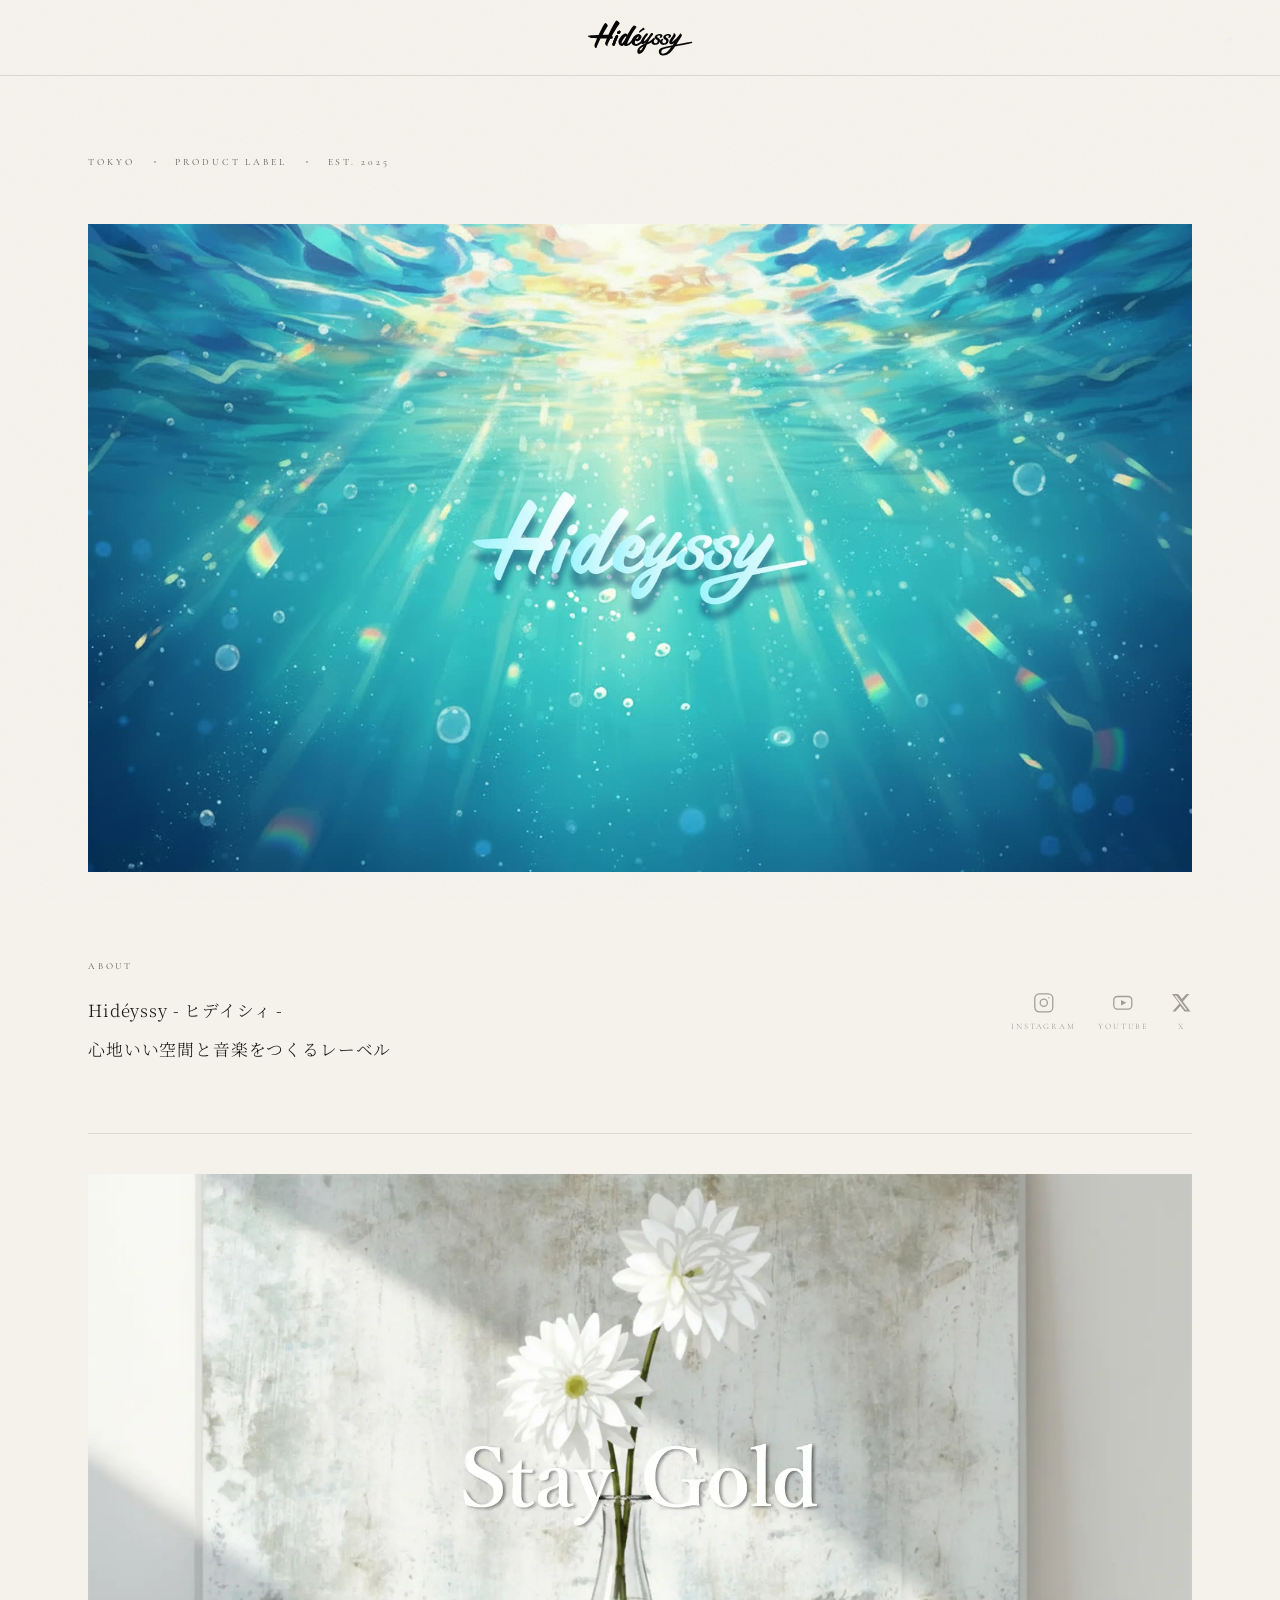
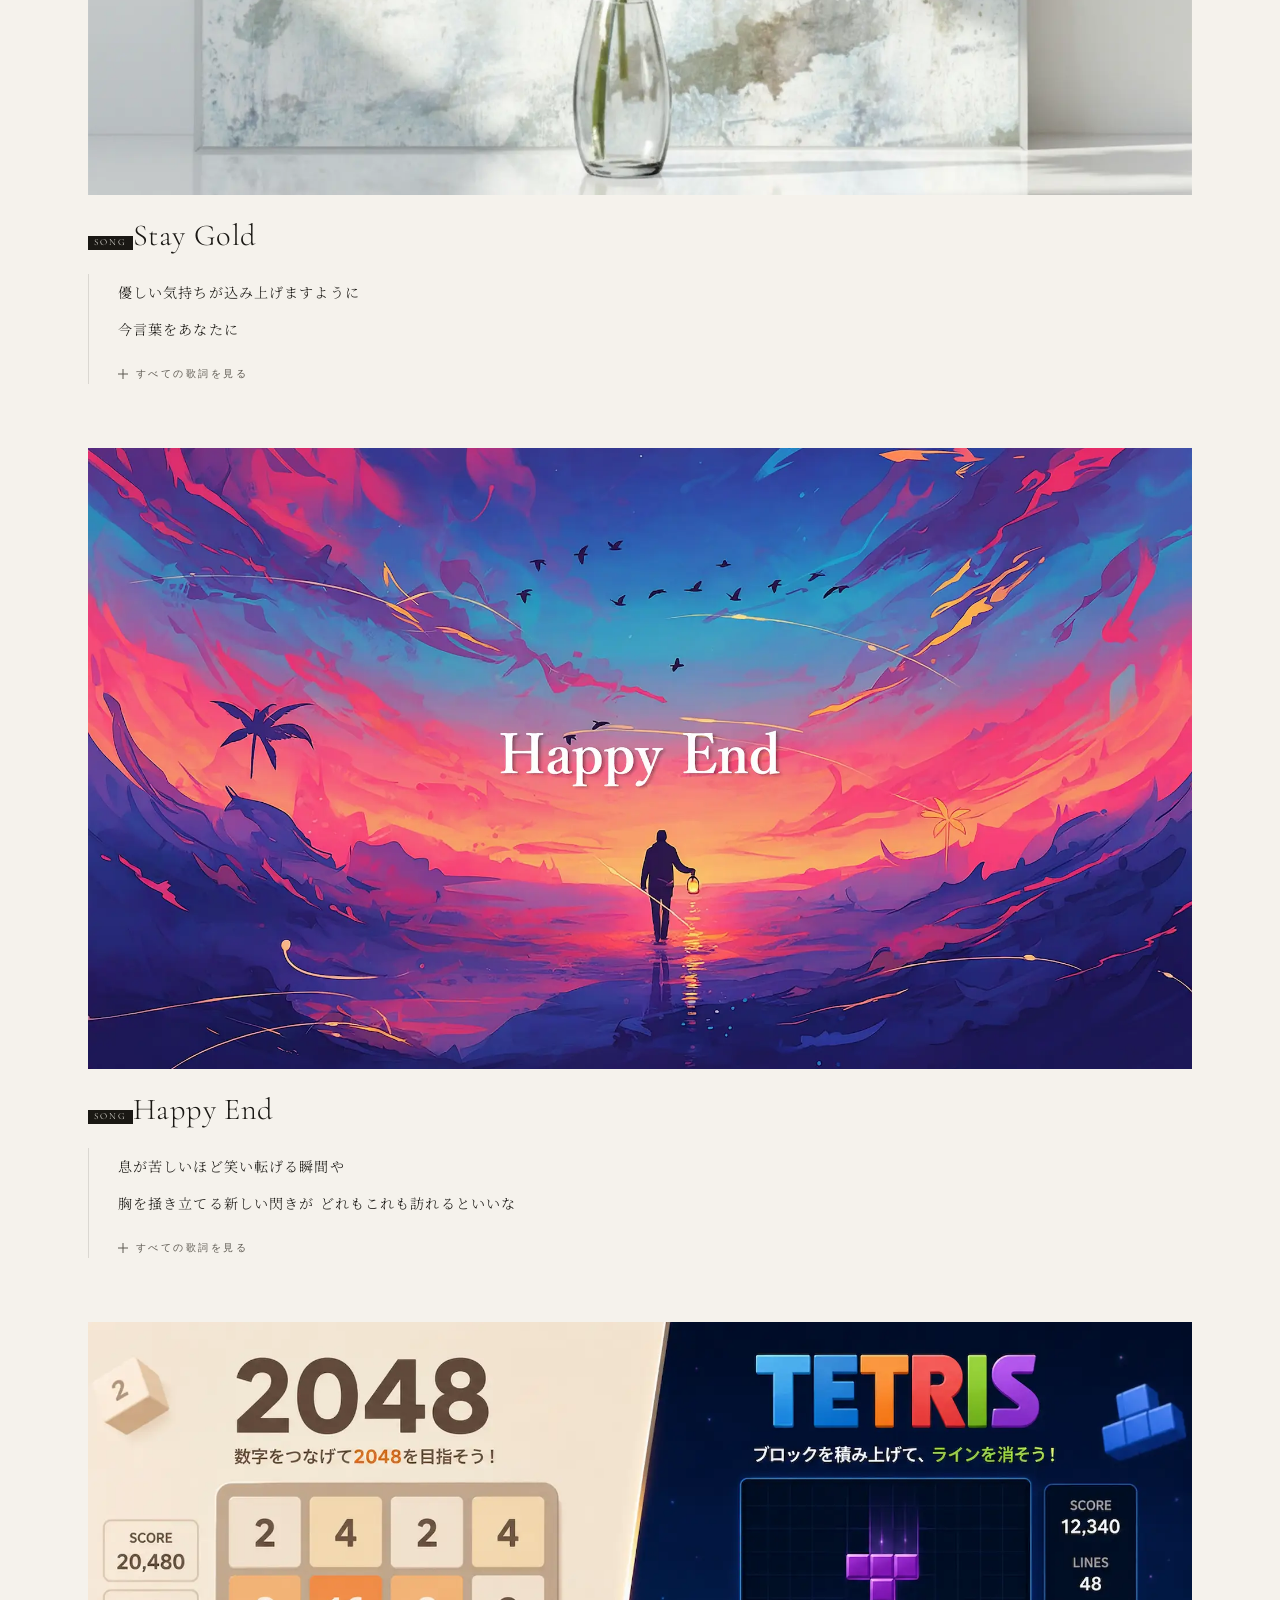
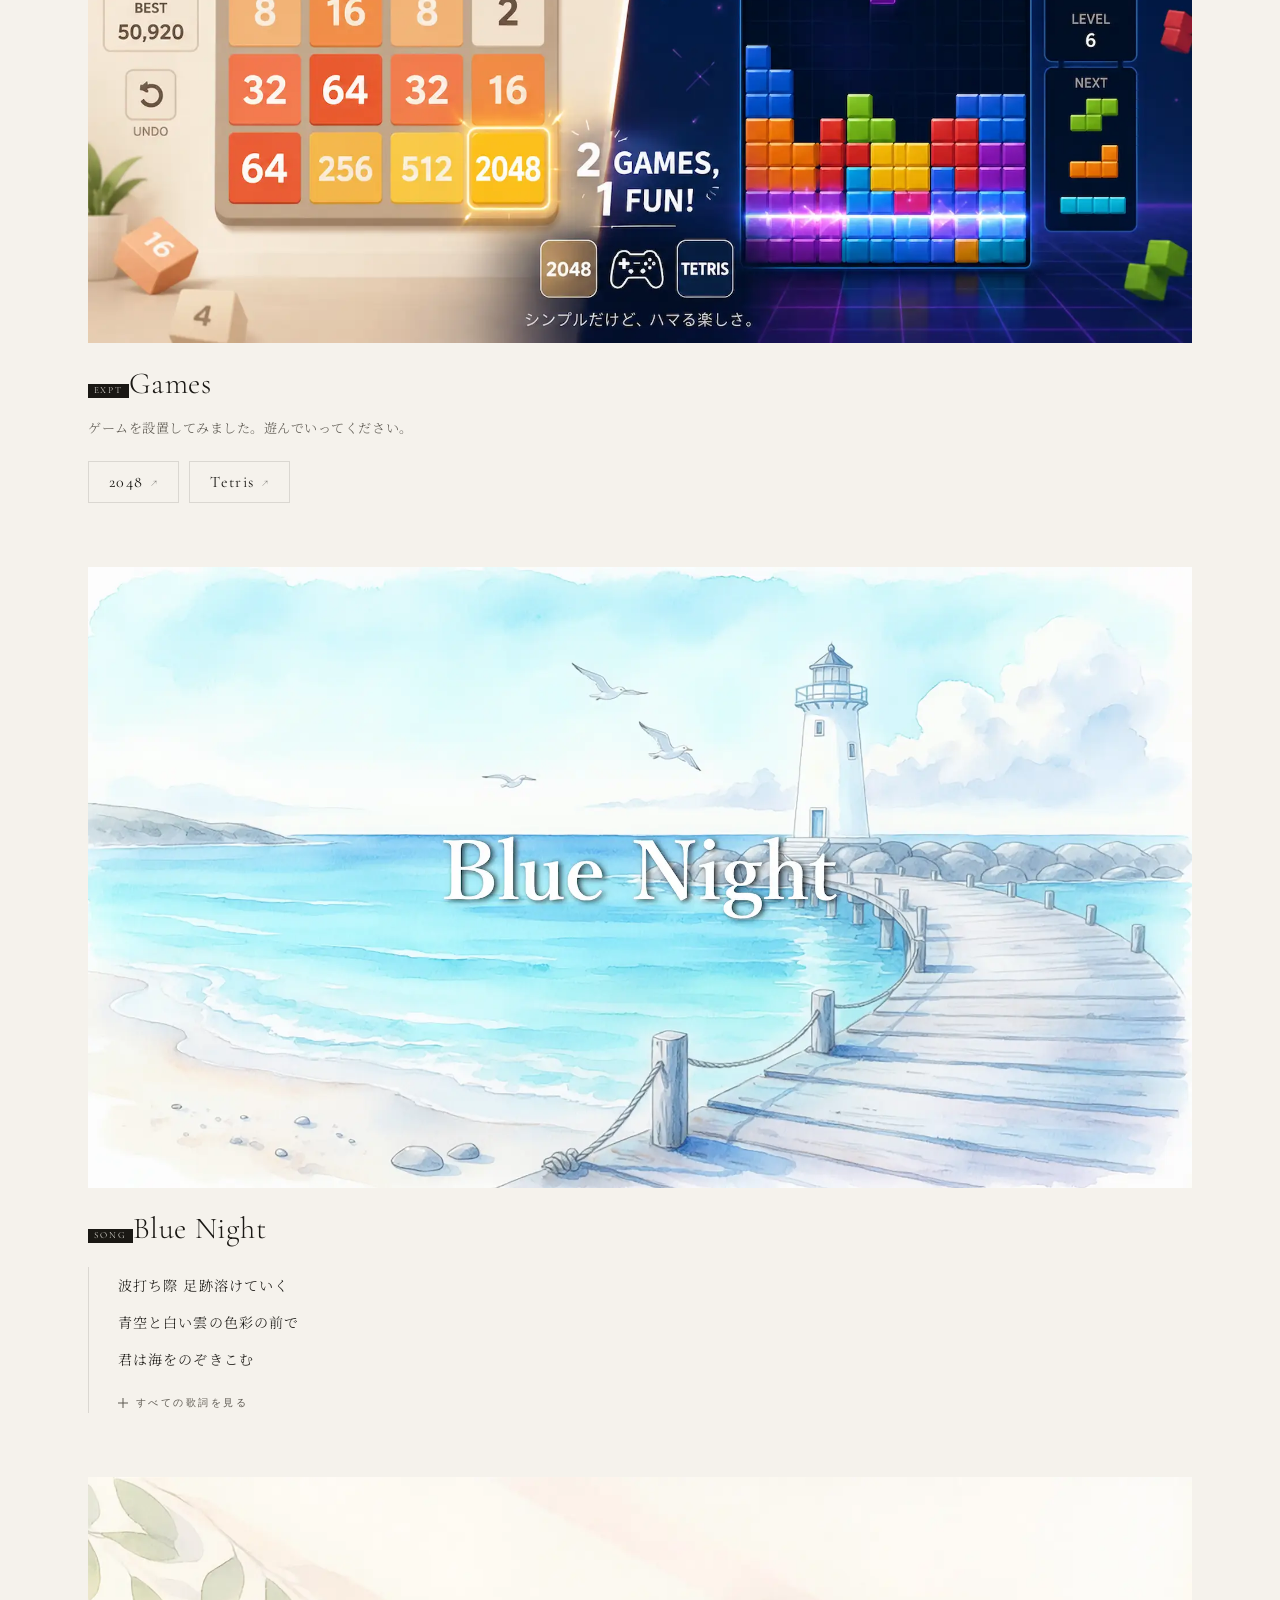
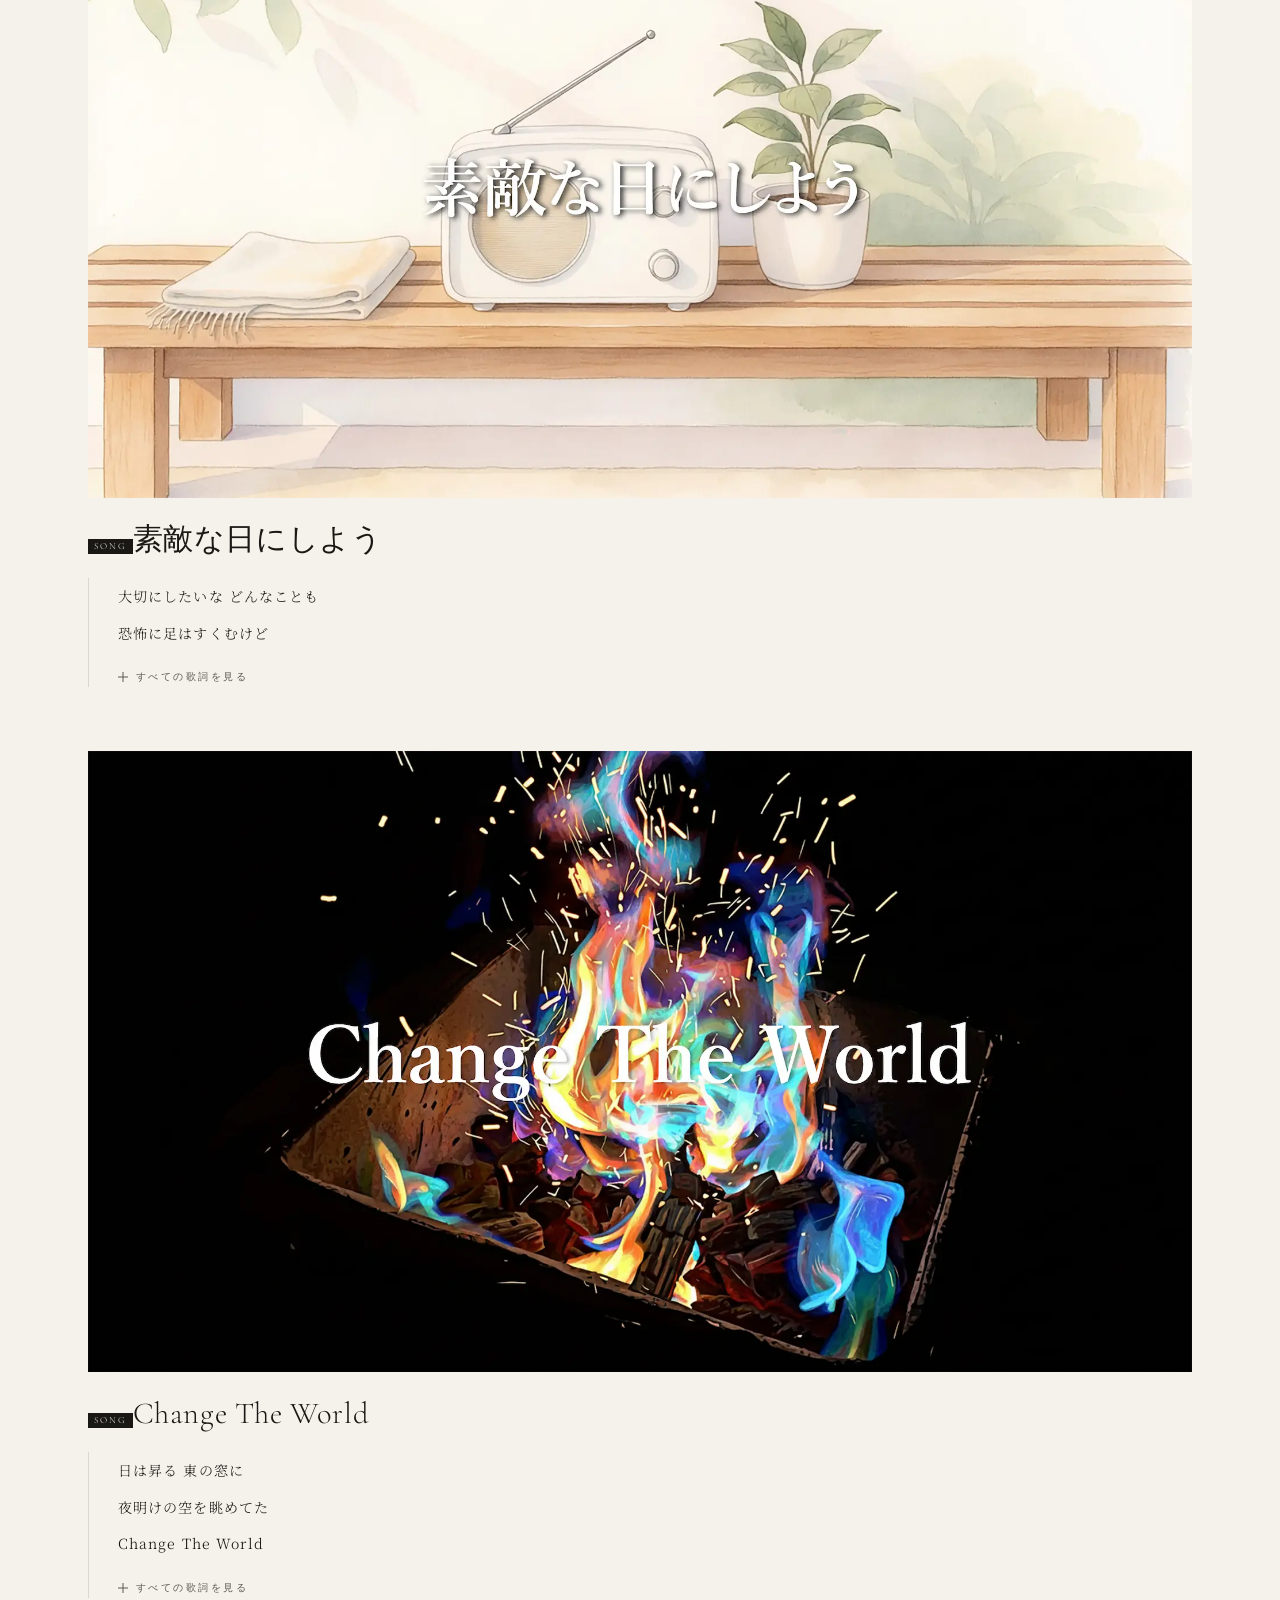
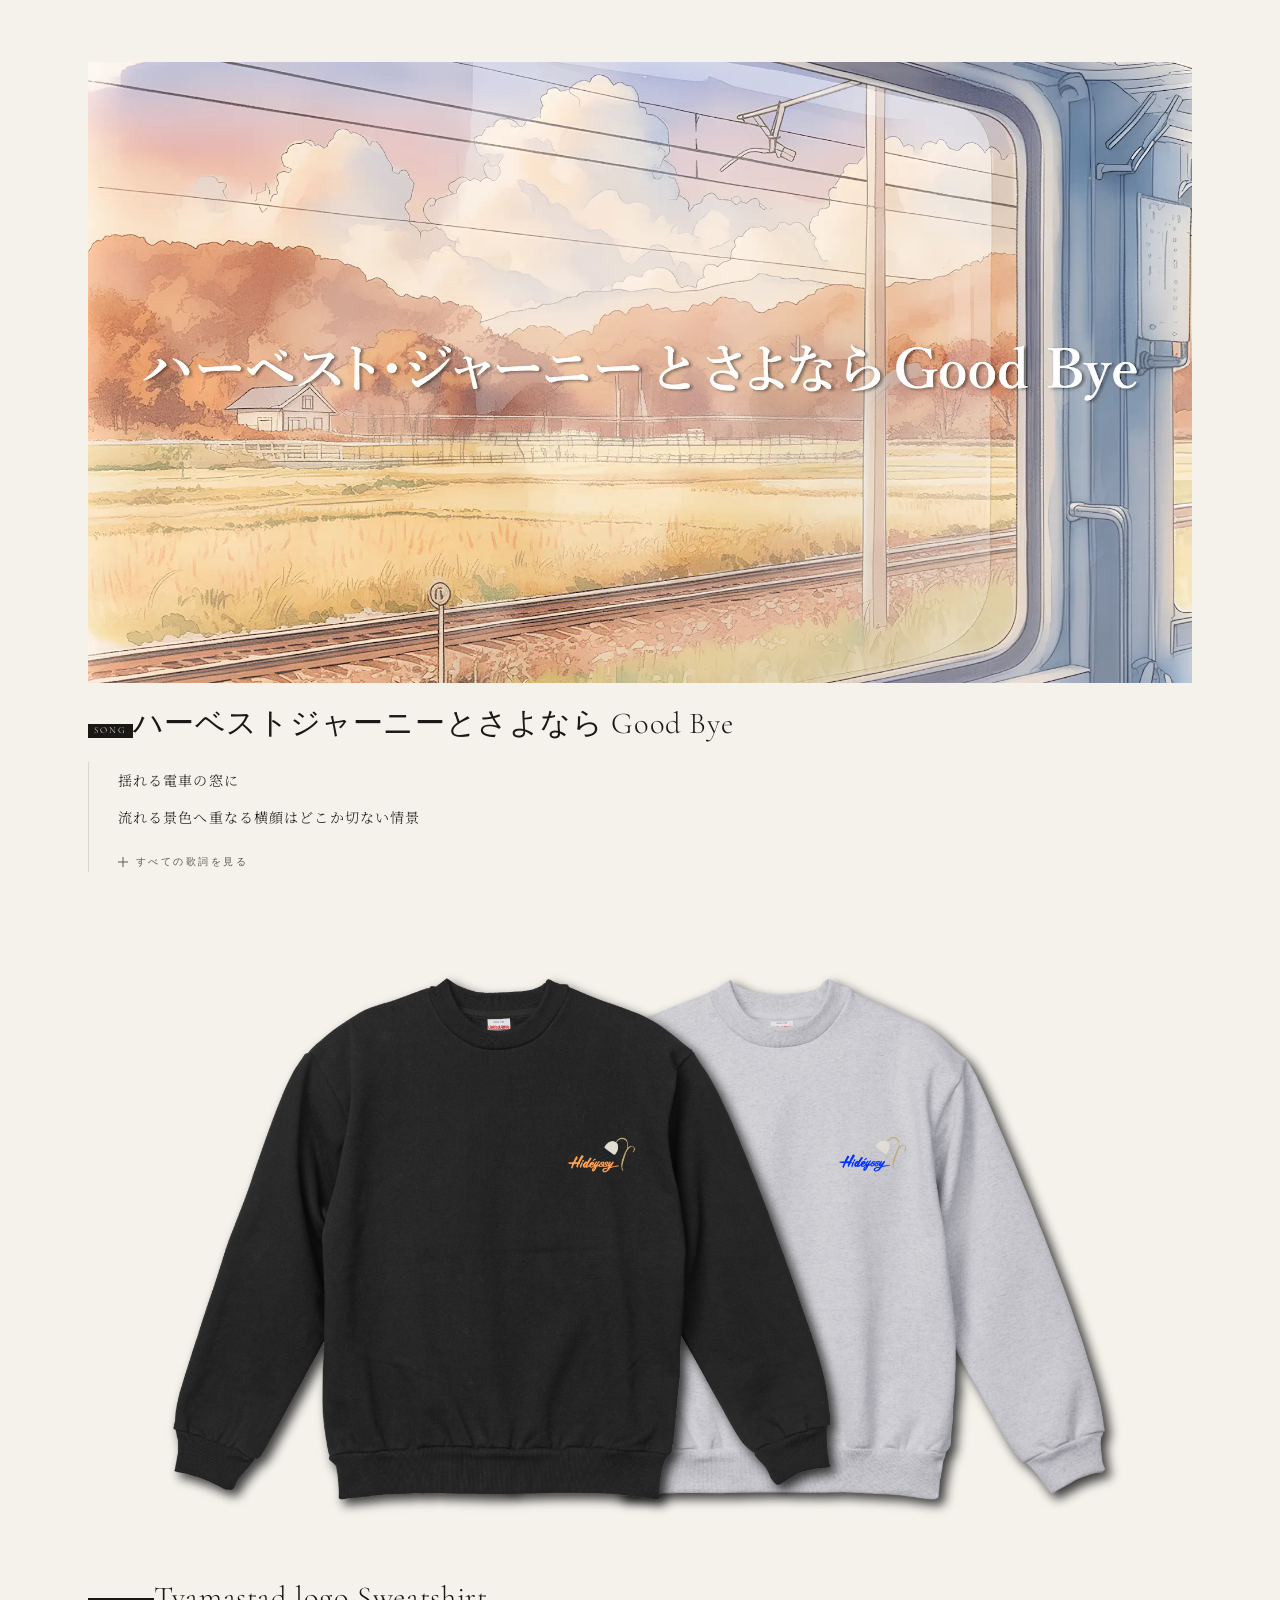
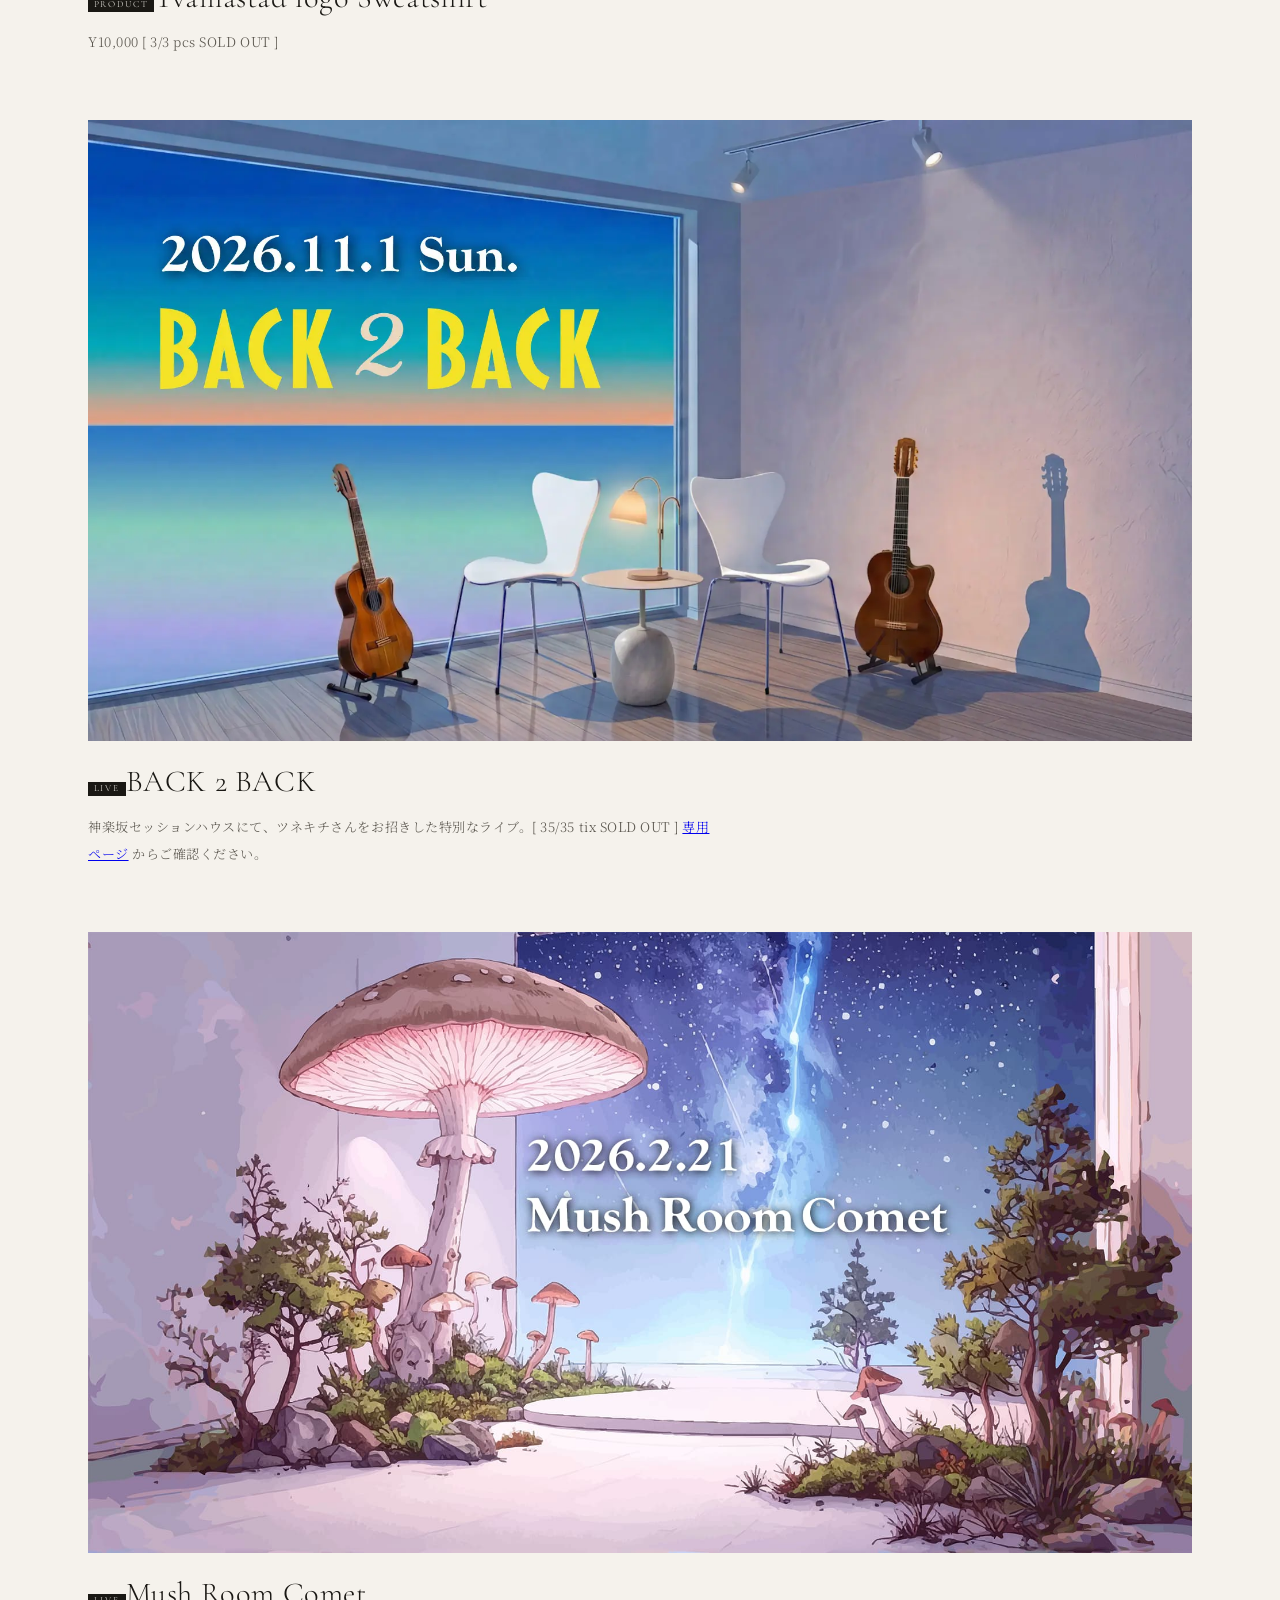
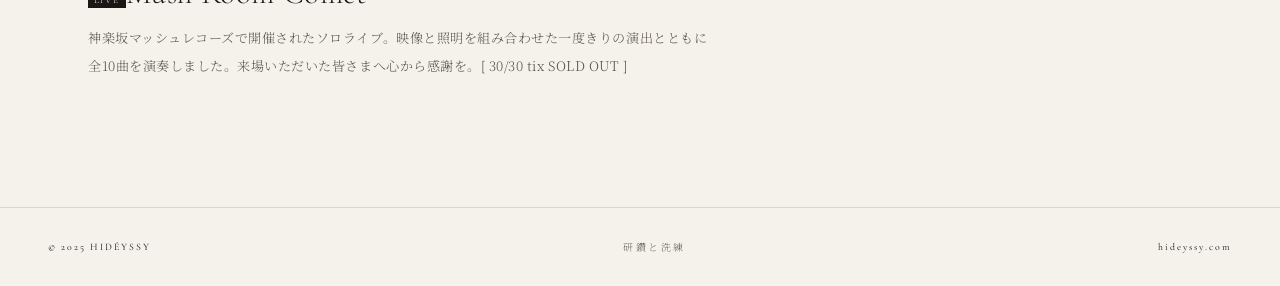
==== commit d1c3afdc: "Update index.html" ====
--- a/index.html
+++ b/index.html
@@ -48,7 +48,21 @@
       <img src="images/common/Hideyssy_normallogo_02_Black.svg" alt="Hidéyssy">
     </a>
     <nav class="header-nav">
-      <a href="/contact" class="nav-item">Contact</a>
+      <button class="menu-toggle" type="button" aria-expanded="false" aria-controls="header-menu" aria-label="メニューを開く">
+        <span></span>
+        <span></span>
+        <span></span>
+      </button>
+      <div class="header-menu" id="header-menu" hidden>
+        <div class="filter-options" role="group" aria-label="カードの種類で絞り込む">
+          <button class="filter-option is-active" type="button" data-filter="all" aria-pressed="true">All</button>
+          <button class="filter-option" type="button" data-filter="song" aria-pressed="false">SONG</button>
+          <button class="filter-option" type="button" data-filter="live" aria-pressed="false">Live</button>
+          <button class="filter-option" type="button" data-filter="product" aria-pressed="false">Product</button>
+          <button class="filter-option" type="button" data-filter="expt" aria-pressed="false">Expt</button>
+        </div>
+        <a href="/contact" class="nav-item">Contact</a>
+      </div>
     </nav>
   </header>
 
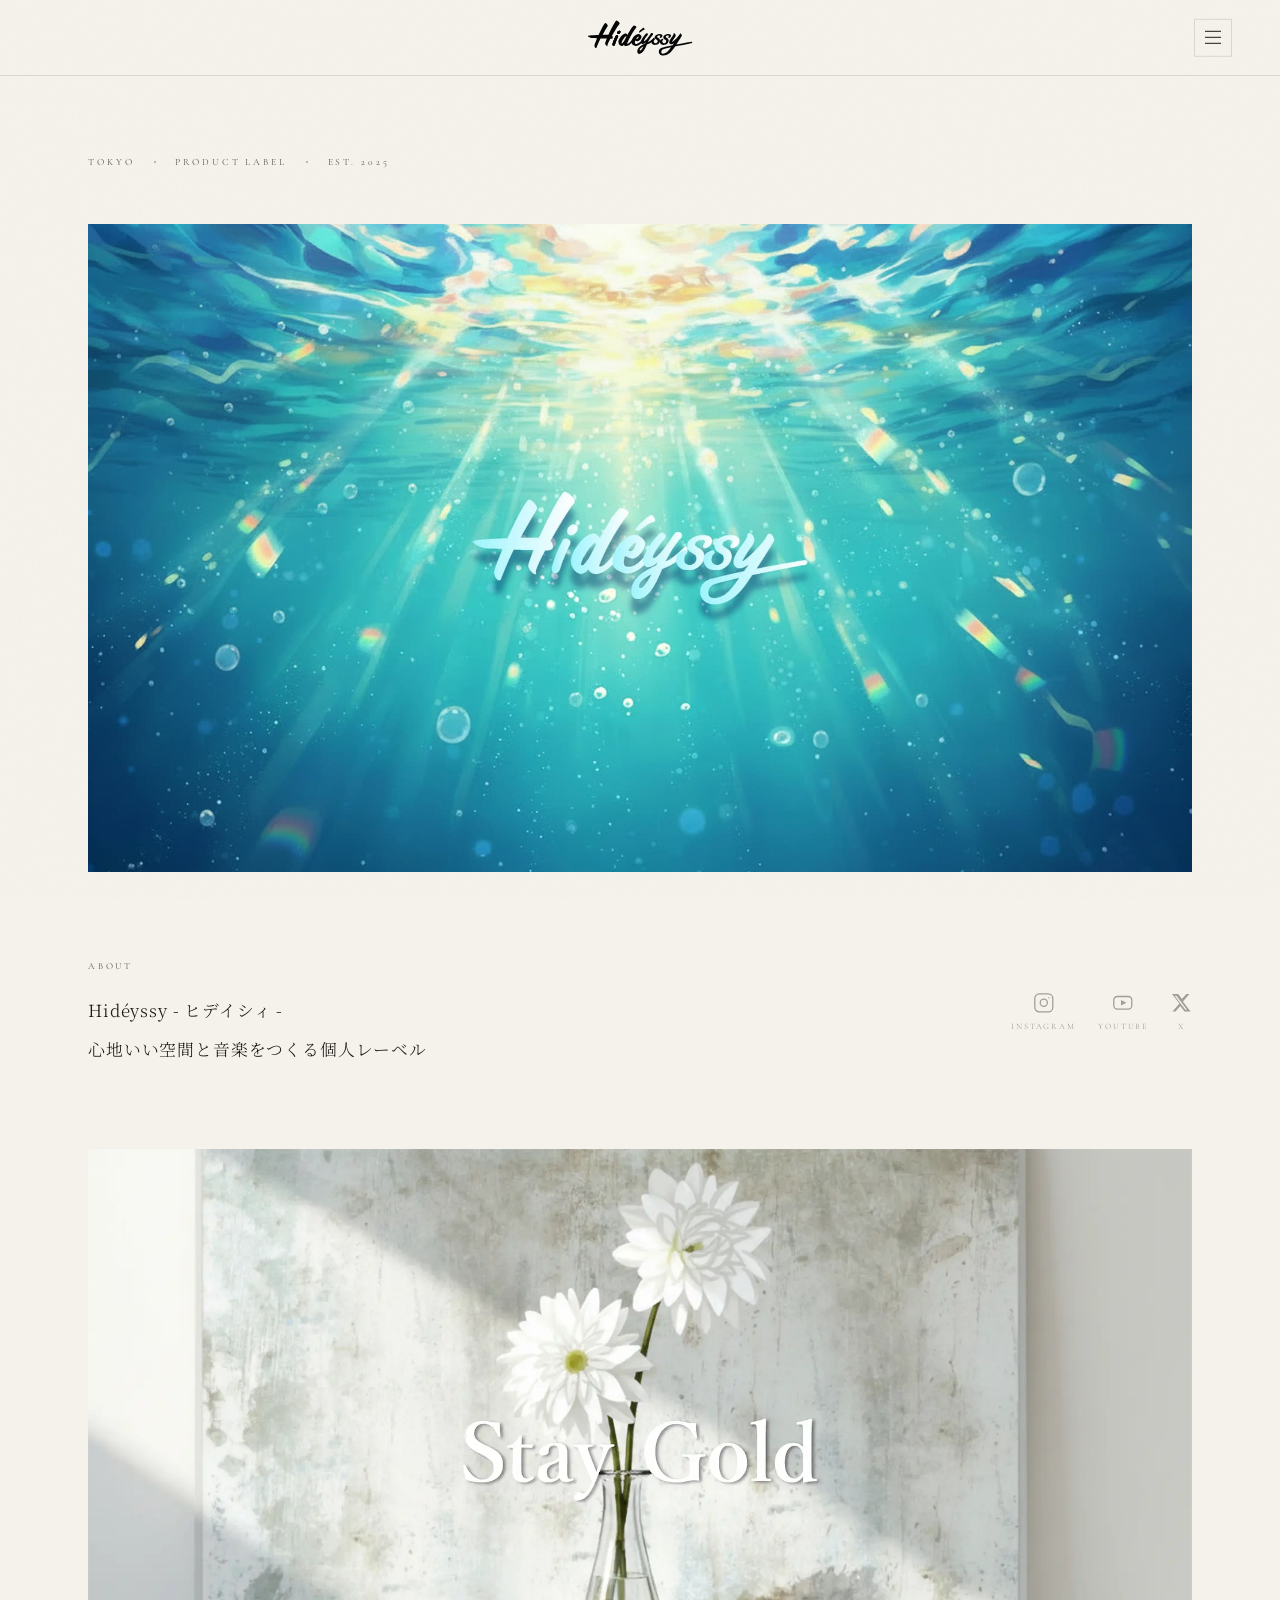
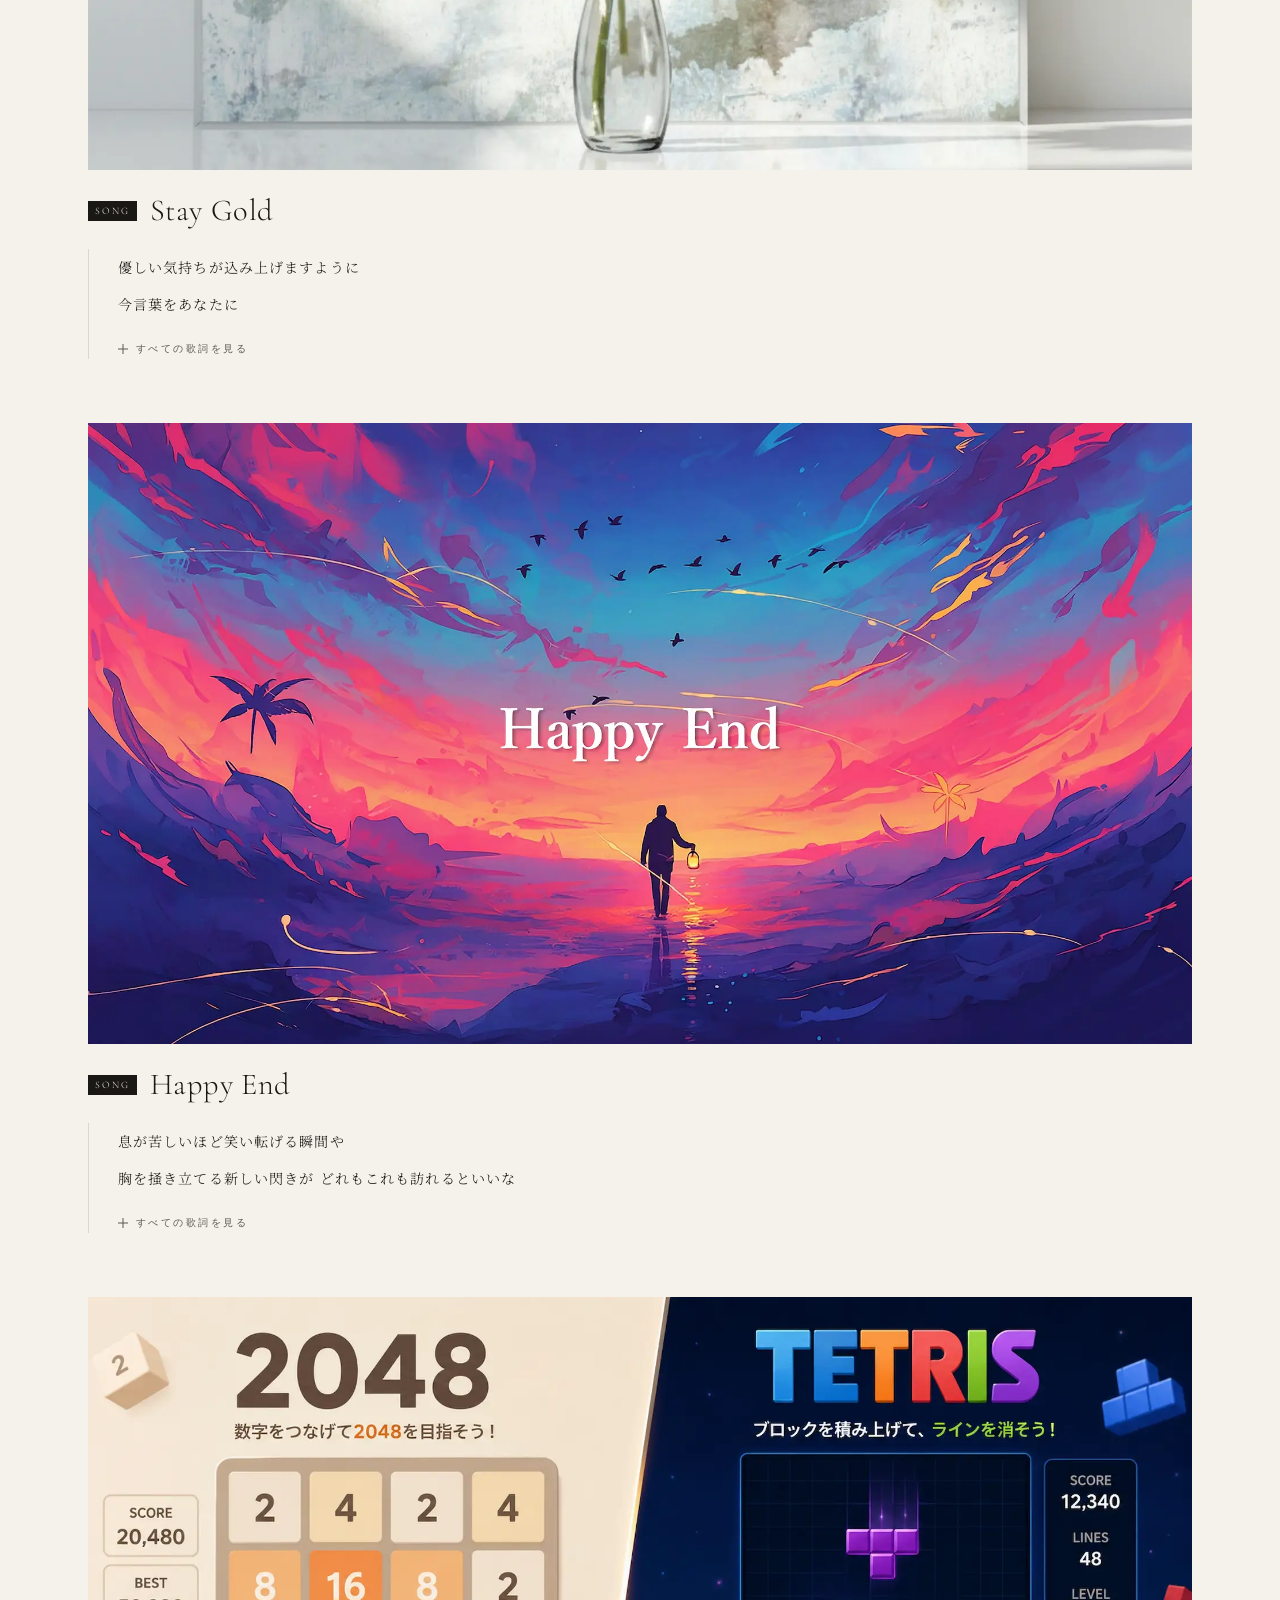
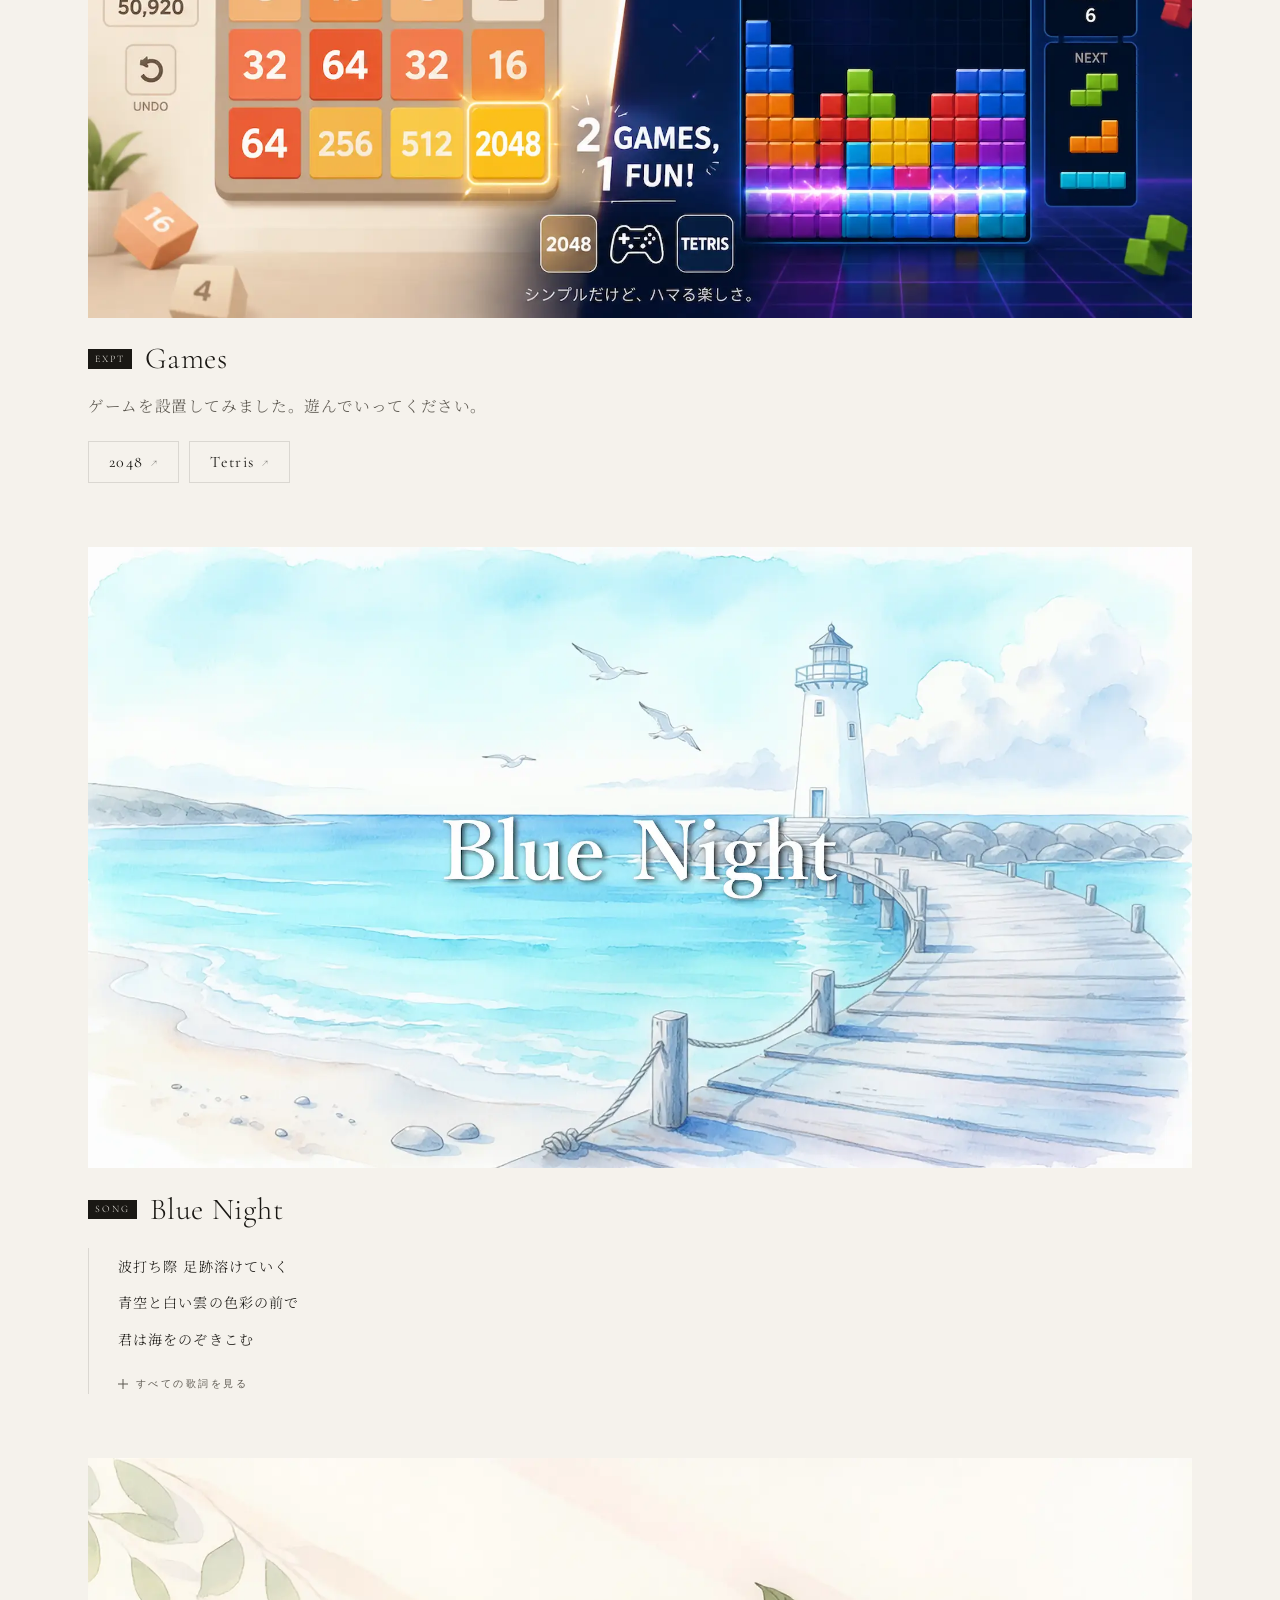
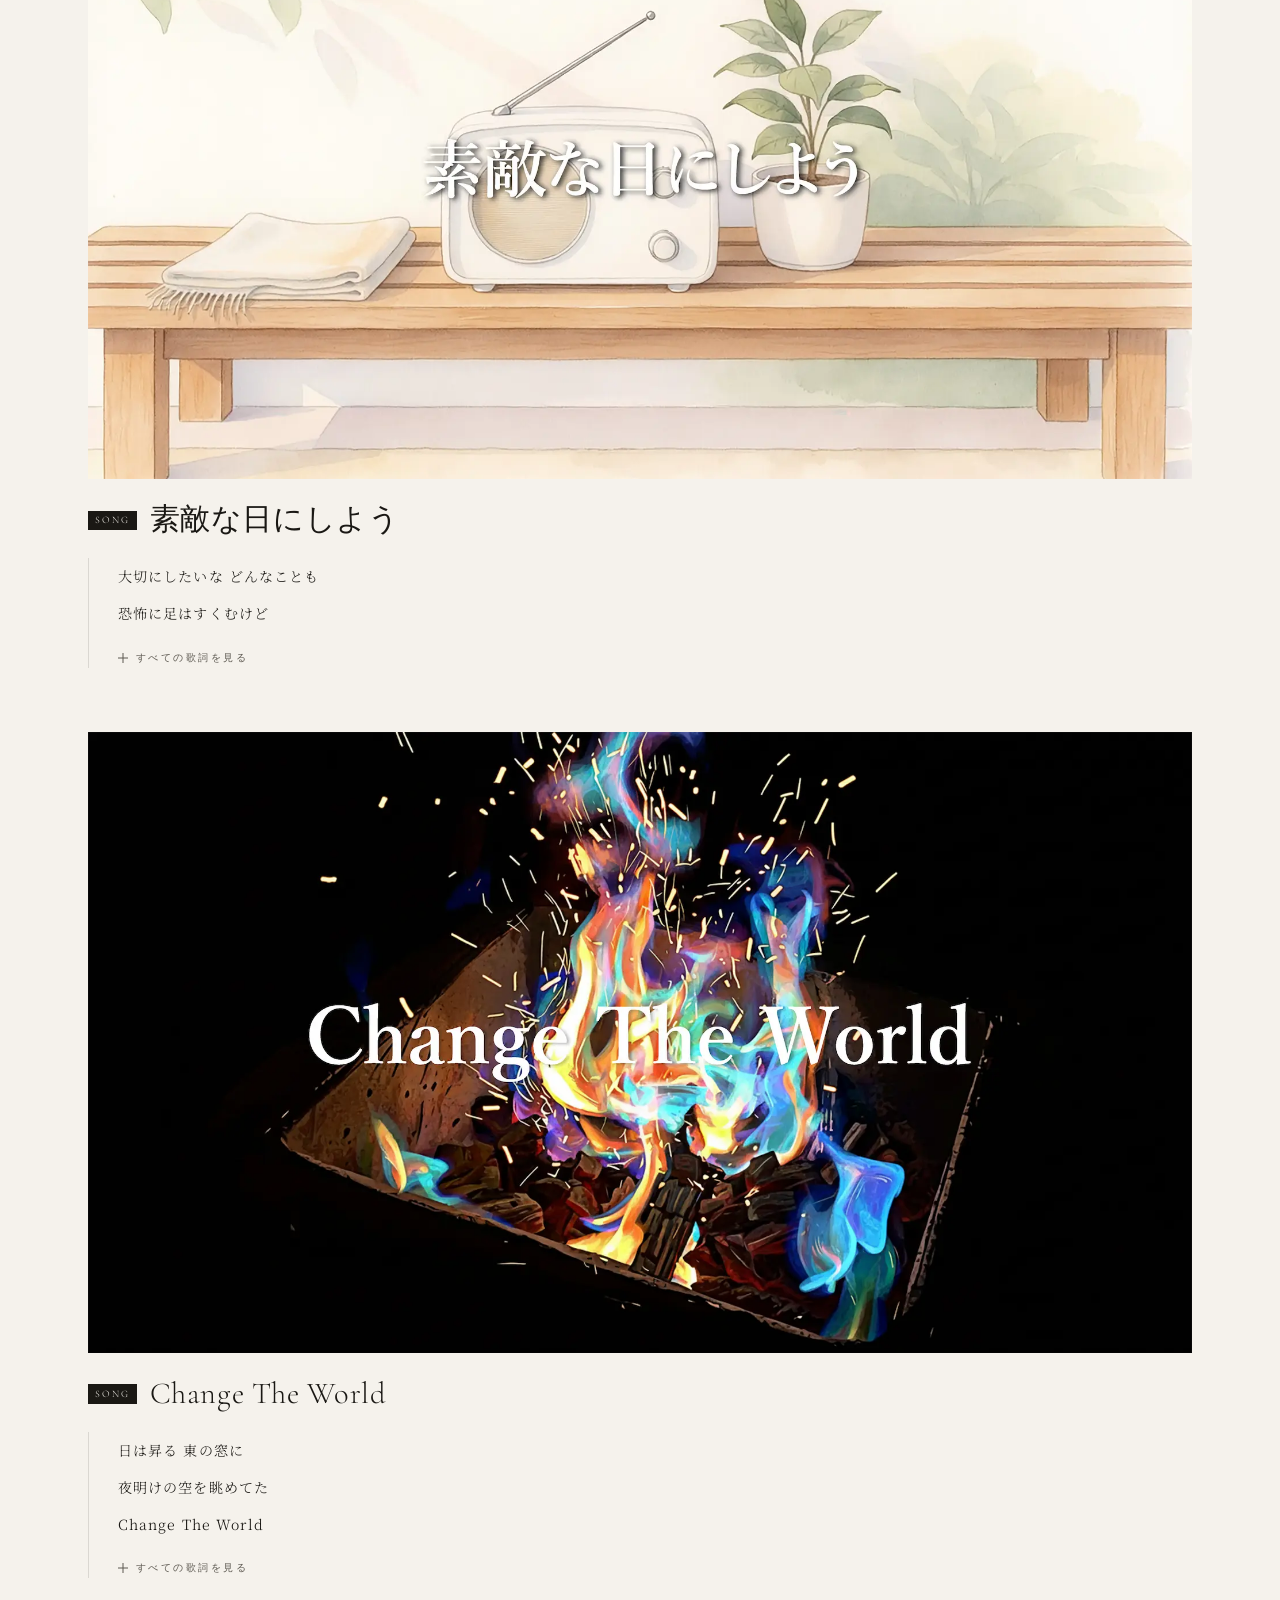
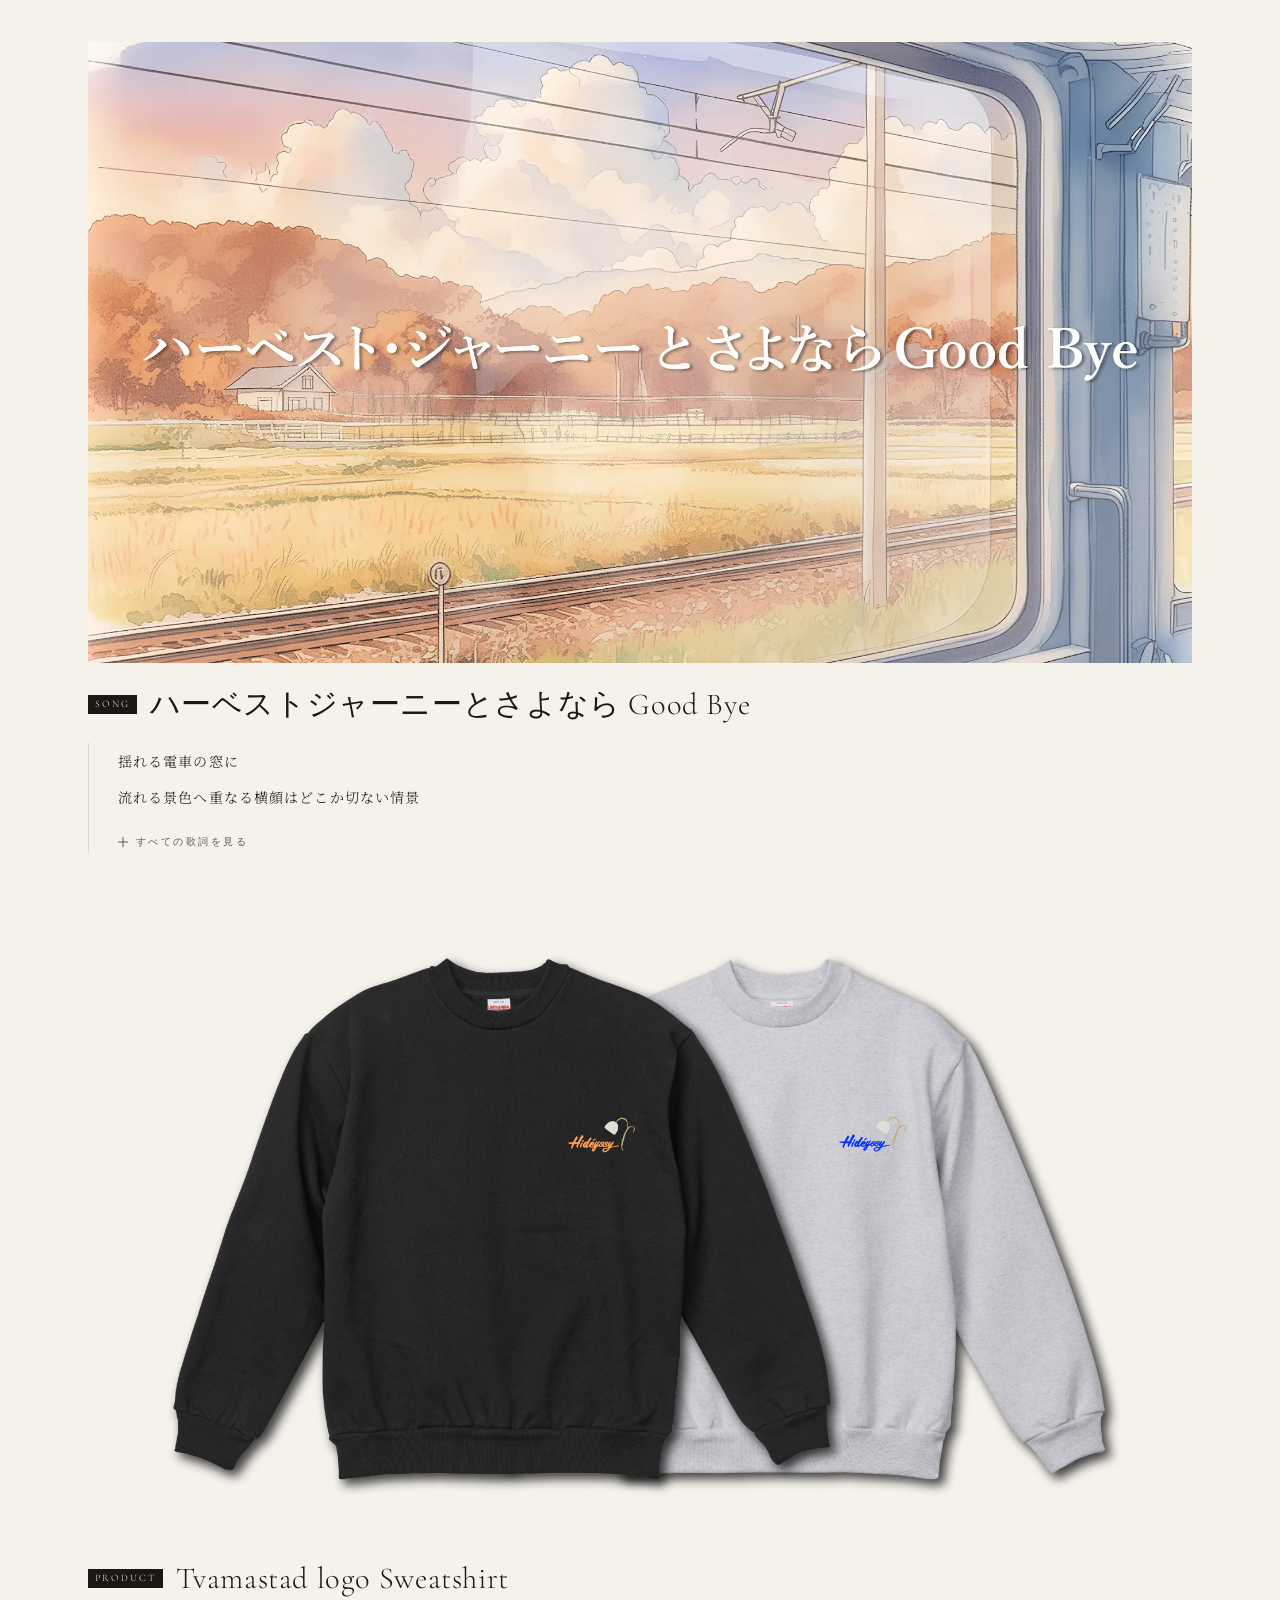
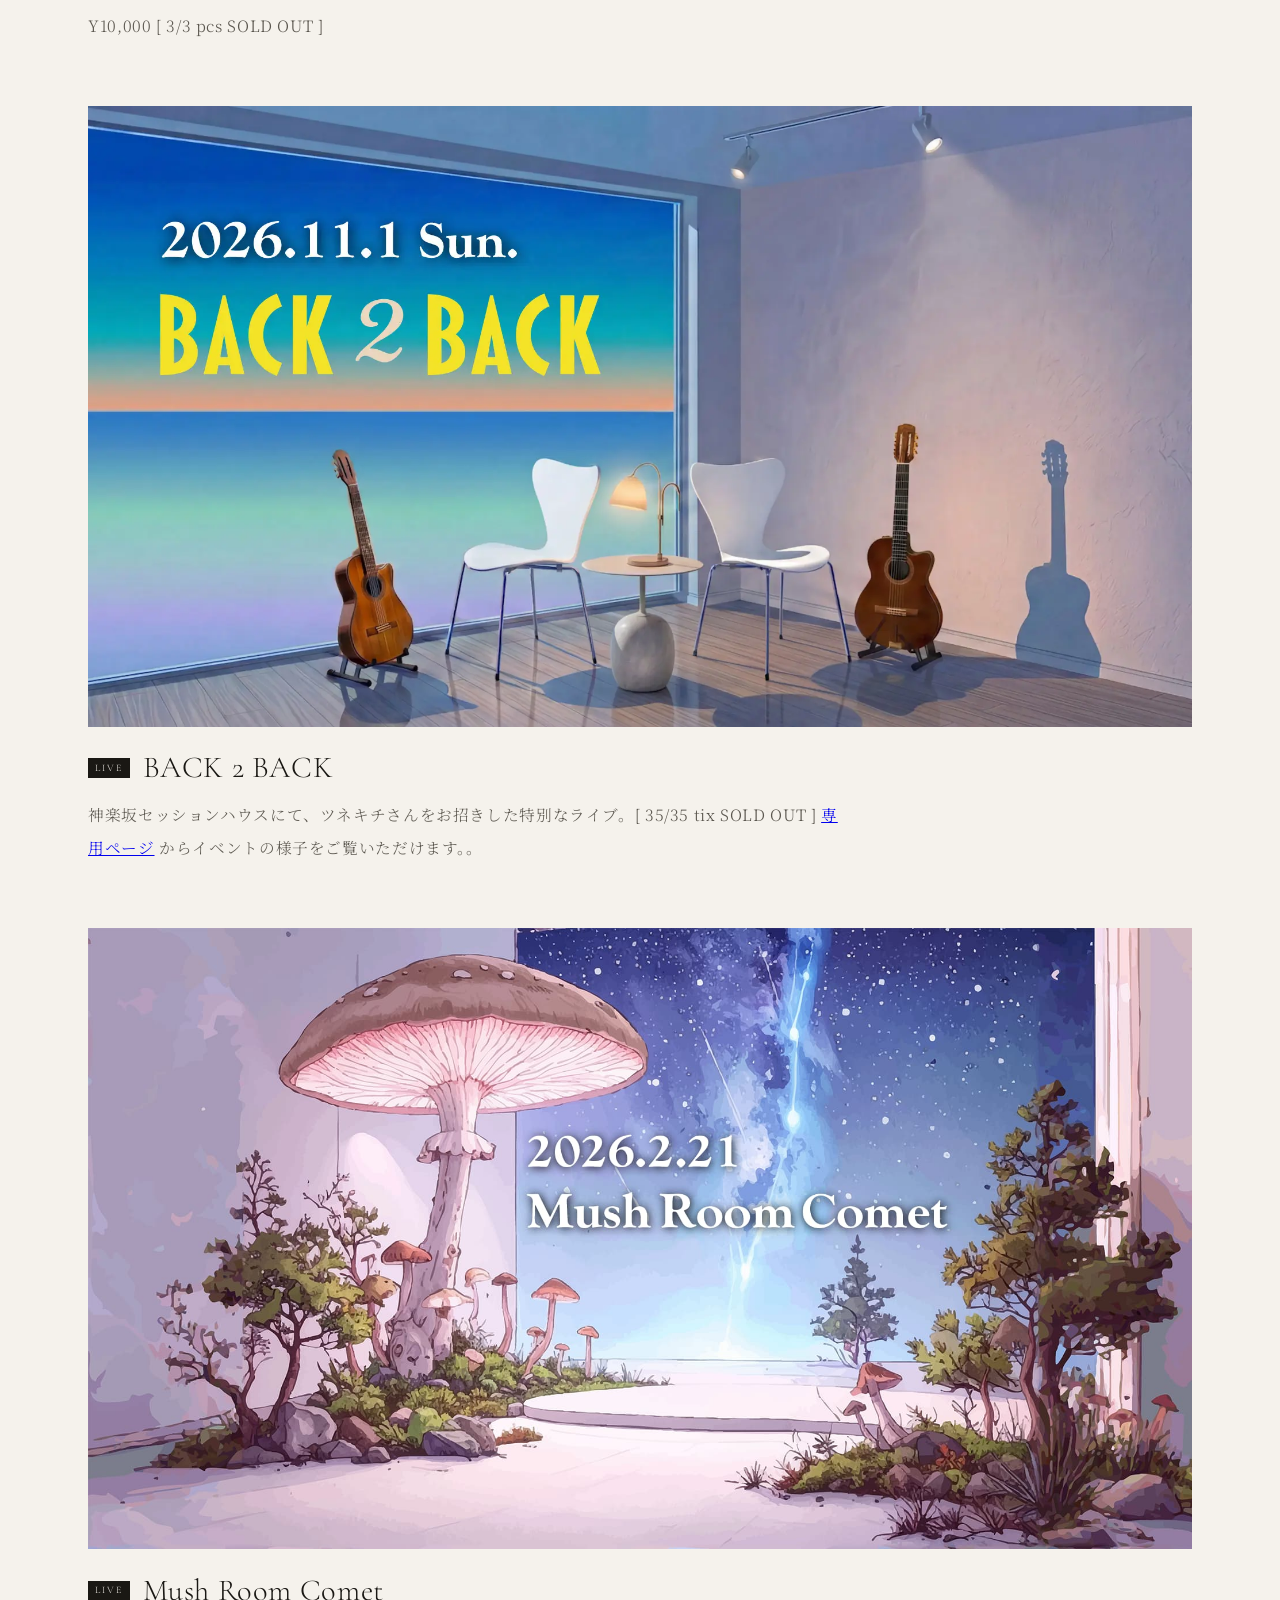
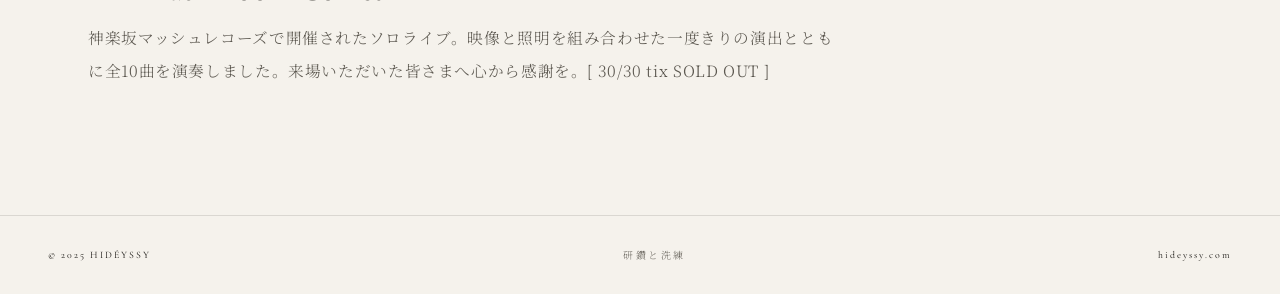
==== commit 0038149b: "Update index.html" ====
--- a/index.html
+++ b/index.html
@@ -67,7 +67,7 @@
   </header>
 
   <main>
-    <h1 class="visually-hidden">Hidéyssy（ヒデイシィ）― 音楽と、空間と、残したいものをつくるプロダクトレーベル</h1>
+    <h1 class="visually-hidden">Hidéyssy（ヒデイシィ）- 心地いい空間と音楽をつくる個人レーベル - </h1>
 
     <div class="eyebrow">
       <span>Tokyo</span>
@@ -86,7 +86,7 @@
         <p class="desc-label">About</p>
         <p class="description">
           Hidéyssy &#45; ヒデイシィ &#45;<br>
-          心地いい空間と音楽をつくるレーベル
+          心地いい空間と音楽をつくる個人レーベル
         </p>
       </div>
 
@@ -466,9 +466,8 @@
         <img class="card-img" src="images/backtoback/BACK-2-BACK_1920×1080.webp" alt="BACK 2 BACK" loading="lazy">
         <h2 class="card-title"><span class="card-category">Live</span><span class="card-title-text">BACK 2 BACK</span>
         </h2>
-        <p class="card-desc">神楽坂セッションハウスにて、ツネキチさんをお招きした特別なライブ。[ 35/35 tix SOLD OUT ] <a href="/back2back">専用ページ</a> からご確認ください。</p>
-      </div>
-
+        <p class="card-desc">神楽坂セッションハウスにて、ツネキチさんをお招きした特別なライブ。[ 35/35 tix SOLD OUT ] <a href="/back2back">専用ページ</a> からイベントの様子をご覧いただけます。。</p>
+      </div>
 
       <!-- Liveカード -->
       <!-- リンクが必要な場合: <div class="card"> を <a class="card" href="URL" target="_blank" rel="noopener"> に変える -->
--- a/assets/css/hideyssy.css
+++ b/assets/css/hideyssy.css
@@ -91,12 +91,100 @@
 }
 
 nav.header-nav {
-    display: flex;
-    gap: 2rem;
-    align-items: center;
-    padding-top: 0.15rem;
     position: absolute;
     right: 3rem;
+    top: 50%;
+    transform: translateY(-50%);
+}
+
+.menu-toggle {
+    display: flex;
+    width: 2.4rem;
+    height: 2.4rem;
+    flex-direction: column;
+    justify-content: center;
+    align-items: center;
+    gap: 5px;
+    border: 1px solid var(--line);
+    background: transparent;
+    color: var(--ink);
+    cursor: pointer;
+    transition: border-color 0.3s ease, opacity 0.3s ease;
+}
+
+.menu-toggle:hover {
+    border-color: rgba(26, 24, 20, 0.4);
+}
+
+.menu-toggle span {
+    width: 1rem;
+    height: 1px;
+    background: currentColor;
+    transition: transform 0.3s ease;
+}
+
+.menu-toggle[aria-expanded="true"] span:first-child {
+    transform: translateY(3px) rotate(45deg);
+}
+
+.menu-toggle[aria-expanded="true"] span:nth-child(2) {
+    opacity: 0;
+}
+
+.menu-toggle[aria-expanded="true"] span:last-child {
+    transform: translateY(-9px) rotate(-45deg);
+}
+
+.header-menu {
+    position: absolute;
+    top: calc(100% + 0.8rem);
+    right: 0;
+    display: flex;
+    min-width: 13rem;
+    flex-direction: column;
+    gap: 1.2rem;
+    padding: 1.3rem;
+    border: 1px solid var(--line);
+    background: var(--cream);
+    box-shadow: 0 0.8rem 2rem rgba(26, 24, 20, 0.08);
+}
+
+.header-menu[hidden] {
+    display: none;
+}
+
+.filter-options {
+    display: flex;
+    flex-direction: column;
+    gap: 0.15rem;
+}
+
+.filter-option {
+    padding: 0.45rem 0;
+    border: 0;
+    background: transparent;
+    color: var(--warm-gray);
+    cursor: pointer;
+    font-family: 'Cormorant Garamond', serif;
+    font-size: 0.75rem;
+    letter-spacing: 0.2em;
+    text-align: left;
+    text-transform: uppercase;
+    transition: color 0.3s ease;
+}
+
+.filter-option:hover,
+.filter-option.is-active {
+    color: var(--ink);
+}
+
+.filter-option.is-active {
+    text-decoration: underline;
+    text-underline-offset: 0.3rem;
+}
+
+.header-menu .nav-item {
+    align-self: flex-start;
 }
 
 .nav-item {
@@ -309,6 +397,12 @@
     margin-bottom: 2rem;
 }
 
+main.is-filtering > .eyebrow,
+main.is-filtering > .hero,
+main.is-filtering > .mid-section {
+    display: none;
+}
+
 .hero img {
     width: 100%;
     height: 72vh;
@@ -476,9 +570,7 @@
 
 /* ── Timeline ── */
 .timeline {
-    margin-top: 4rem;
-    padding-top: 2.5rem;
-    border-top: 1px solid var(--line);
+    margin-top: 5rem;
     display: flex;
     flex-direction: column;
     gap: 4rem;
@@ -492,6 +584,10 @@
     color: inherit;
     overflow: hidden;
     /* zoom が枠外に出ないよう追加 */
+}
+
+.card[hidden] {
+    display: none;
 }
 
 .card-img {
@@ -509,27 +605,16 @@
     transform: scale(1.015);
 }
 
-.card-meta {
+.card-category {
     font-family: 'Cormorant Garamond', serif;
     font-size: 0.62rem;
-    letter-spacing: 0.25em;
-    text-transform: uppercase;
-    color: var(--warm-gray);
-    margin-bottom: 0.5rem;
-    display: flex;
-    align-items: center;
-    gap: 0.8rem;
-}
-
-.card-category {
-    font-family: 'Cormorant Garamond', serif;
-    font-size: 0.58rem;
     letter-spacing: 0.2em;
     text-transform: uppercase;
     color: var(--cream);
     background: var(--ink);
-    padding: 0.15em 0.6em;
+    padding: 0.35em 0.7em;
     display: inline-block;
+    flex-shrink: 0;
 }
 
 .card-title {
@@ -541,11 +626,17 @@
     color: var(--ink);
     margin-bottom: 0.7rem;
     line-height: 1.25;
+    display: inline-flex;
+    align-items: center;
+    gap: 0.8rem;
+}
+
+.card-title-text {
     position: relative;
     display: inline-block;
 }
 
-.card-title::after {
+.card-title-text::after {
     content: '';
     position: absolute;
     bottom: -2px;
@@ -556,14 +647,14 @@
     transition: width 0.4s cubic-bezier(0.16, 1, 0.3, 1);
 }
 
-.card:hover .card-title::after {
+.card:hover .card-title-text::after {
     width: 100%;
 }
 
 .card-desc {
     font-family: 'Noto Serif JP', serif;
     font-weight: 300;
-    font-size: 0.82rem;
+    font-size: 0.98rem;
     line-height: 2.1;
     color: var(--warm-gray);
     letter-spacing: 0.04em;
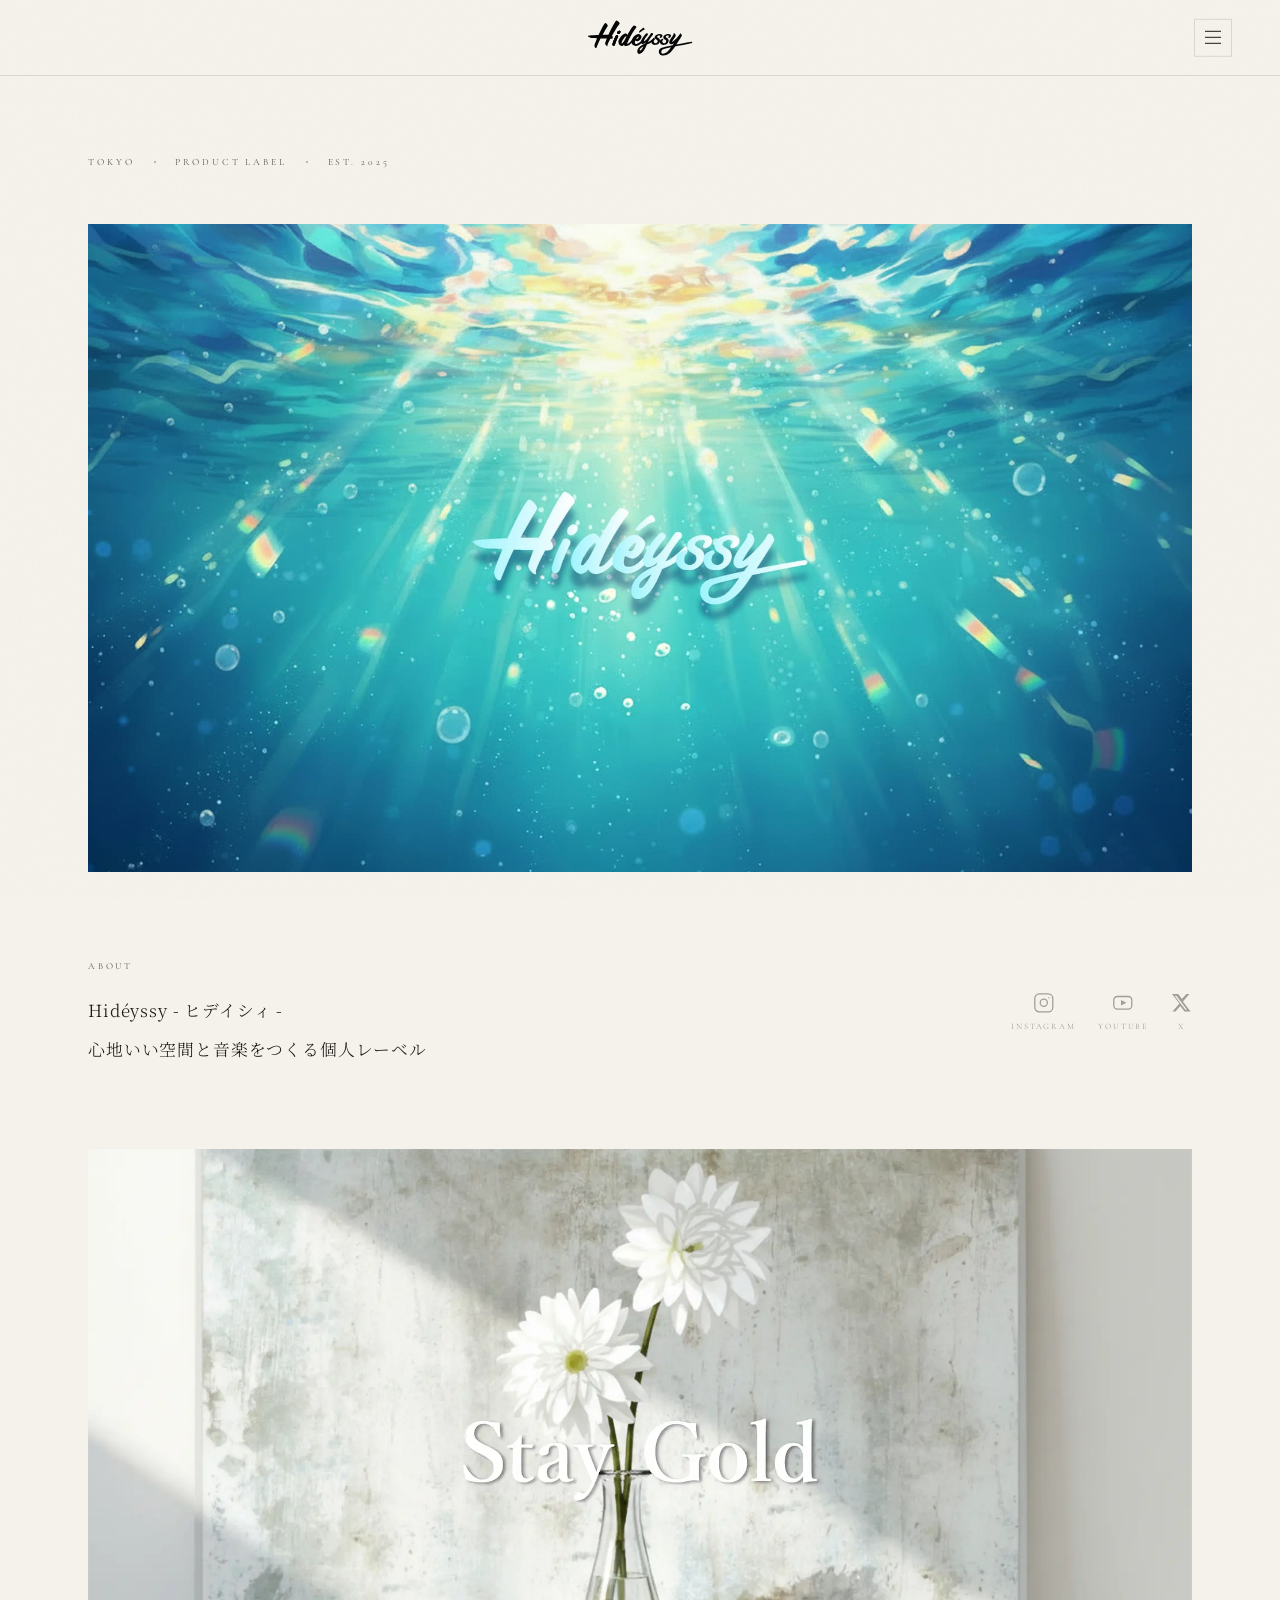
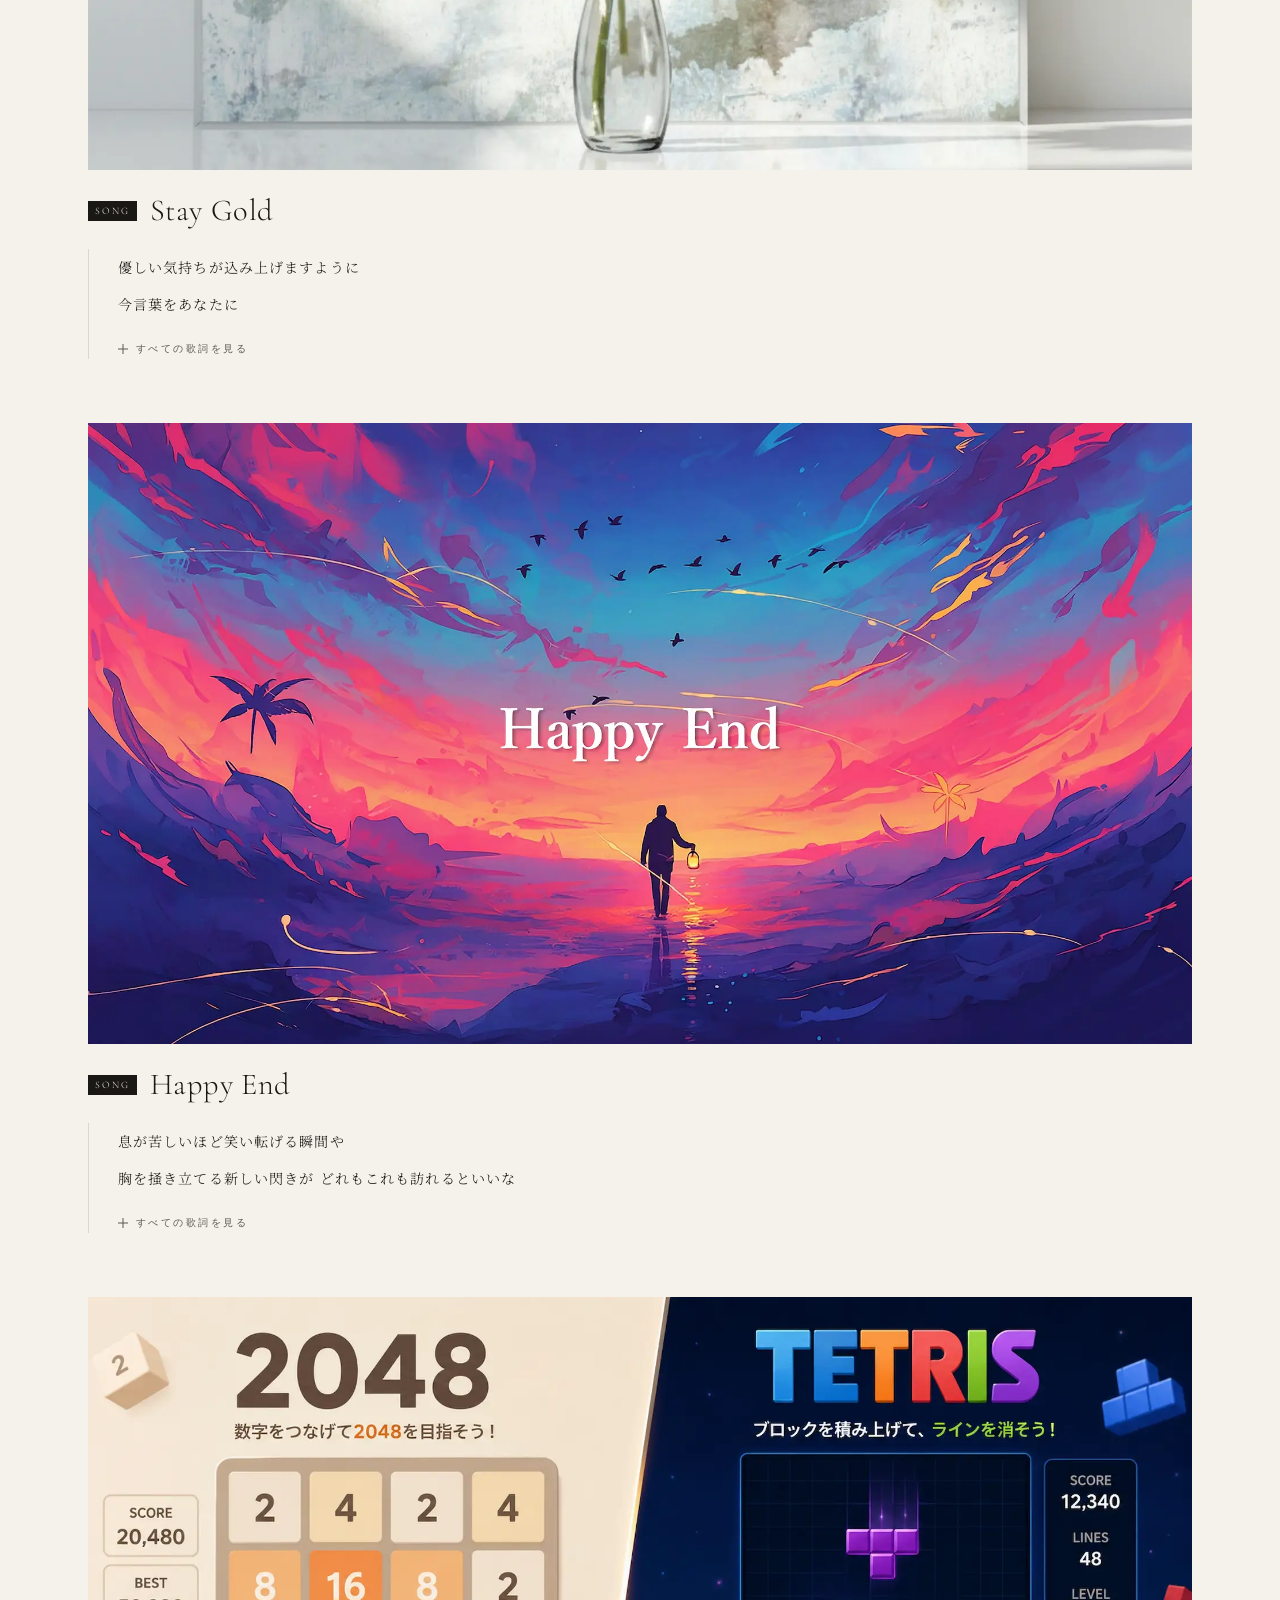
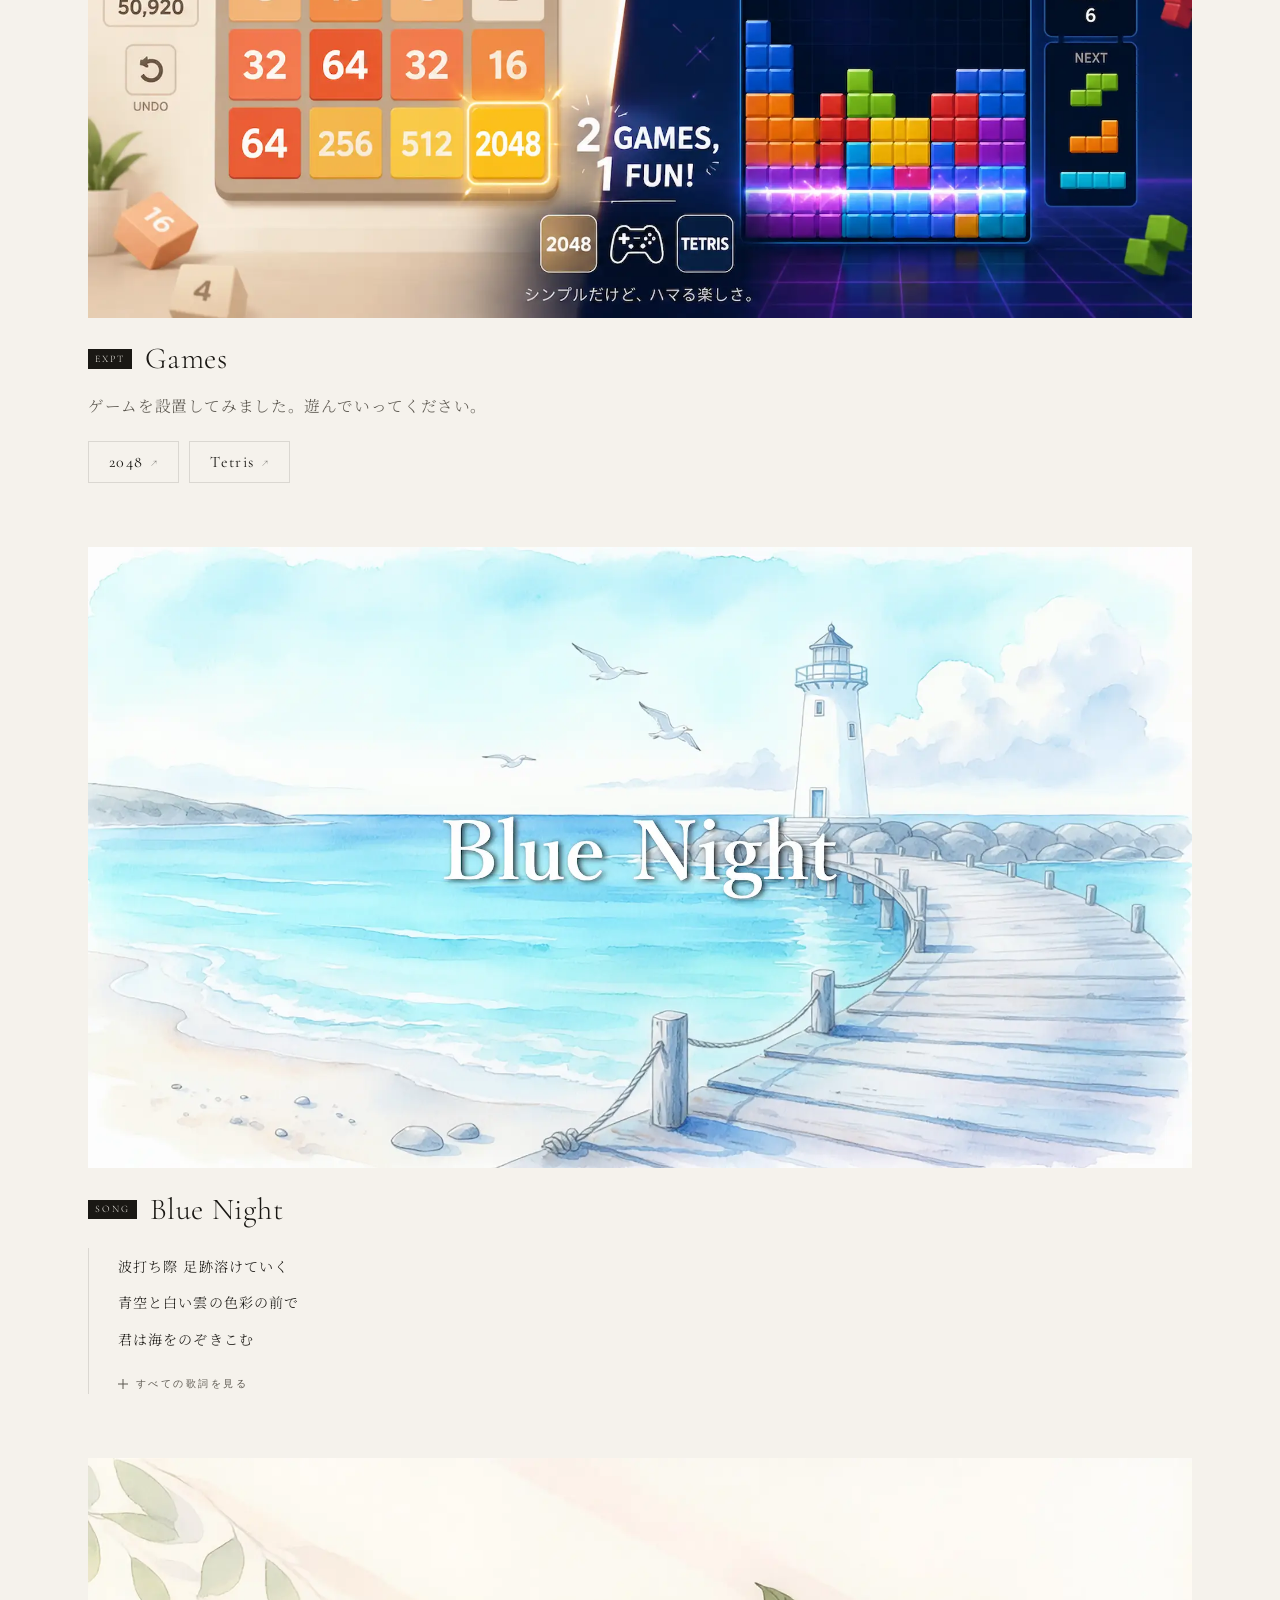
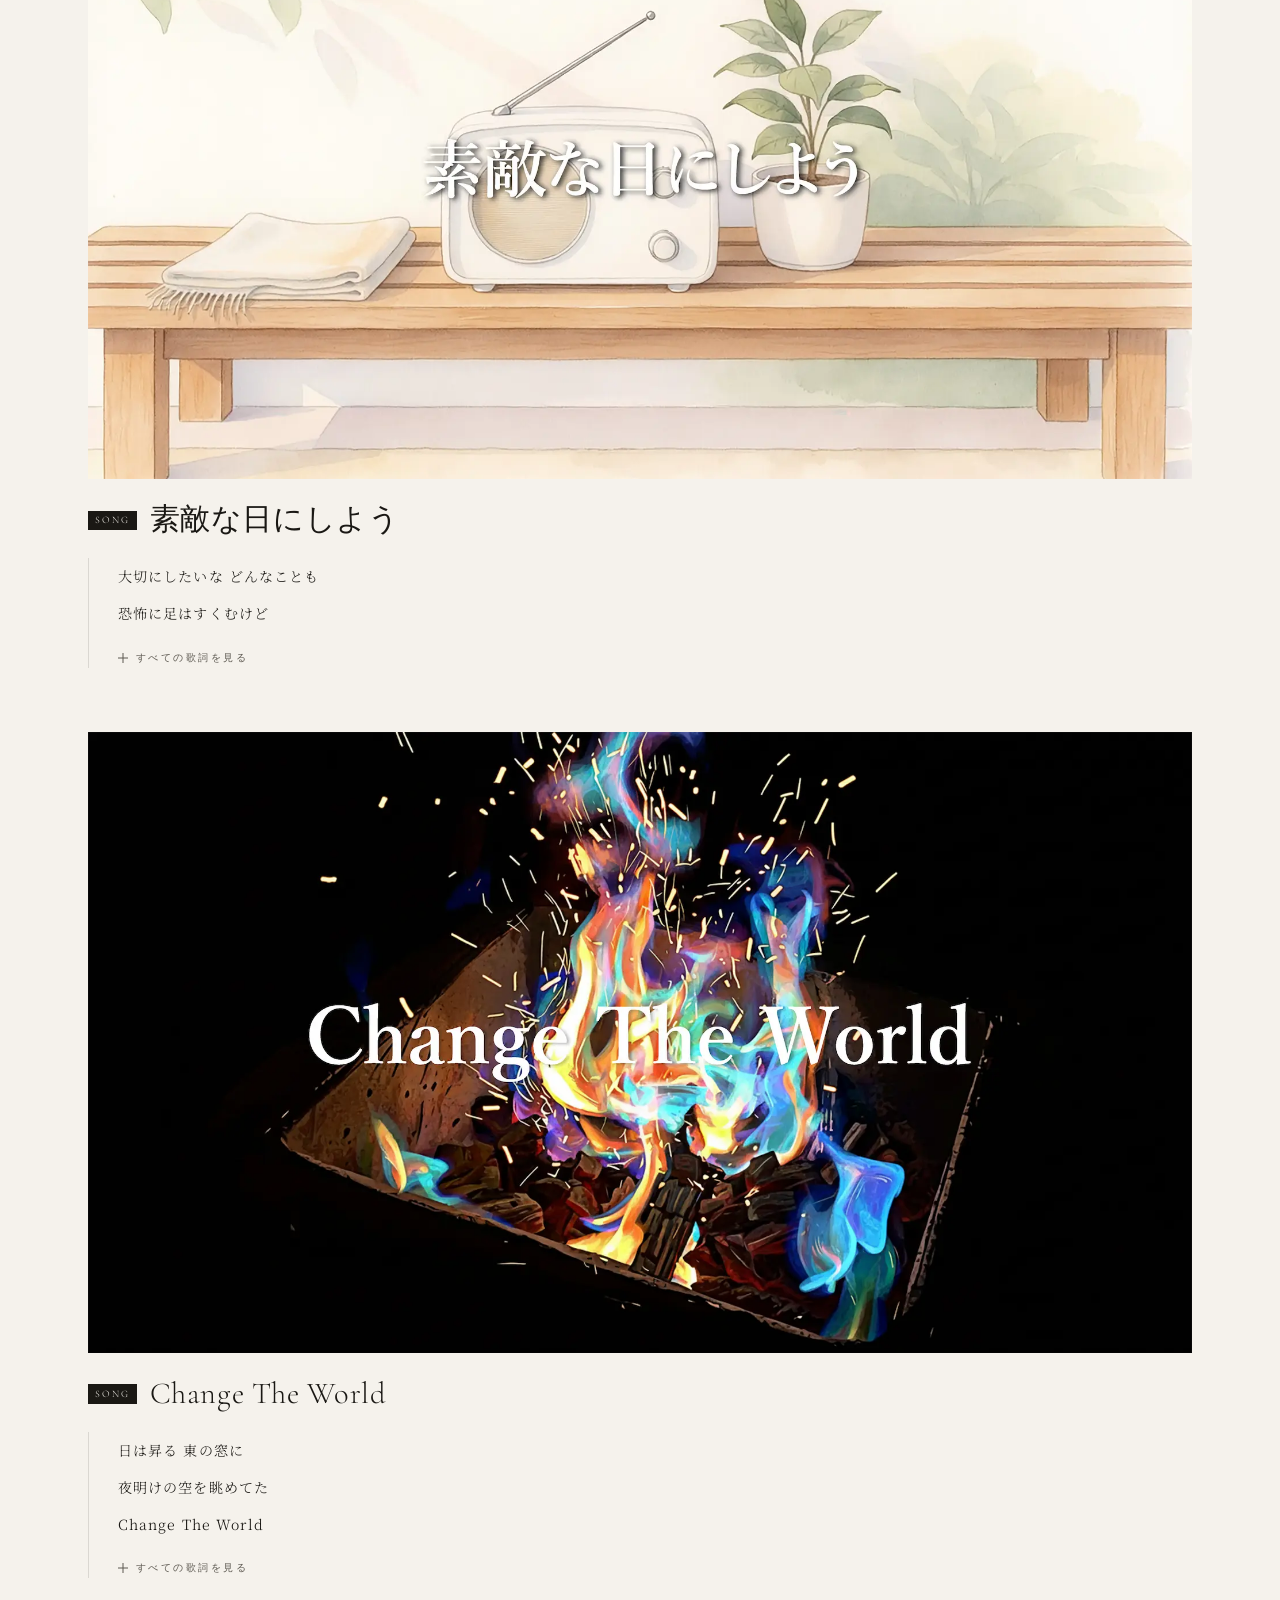
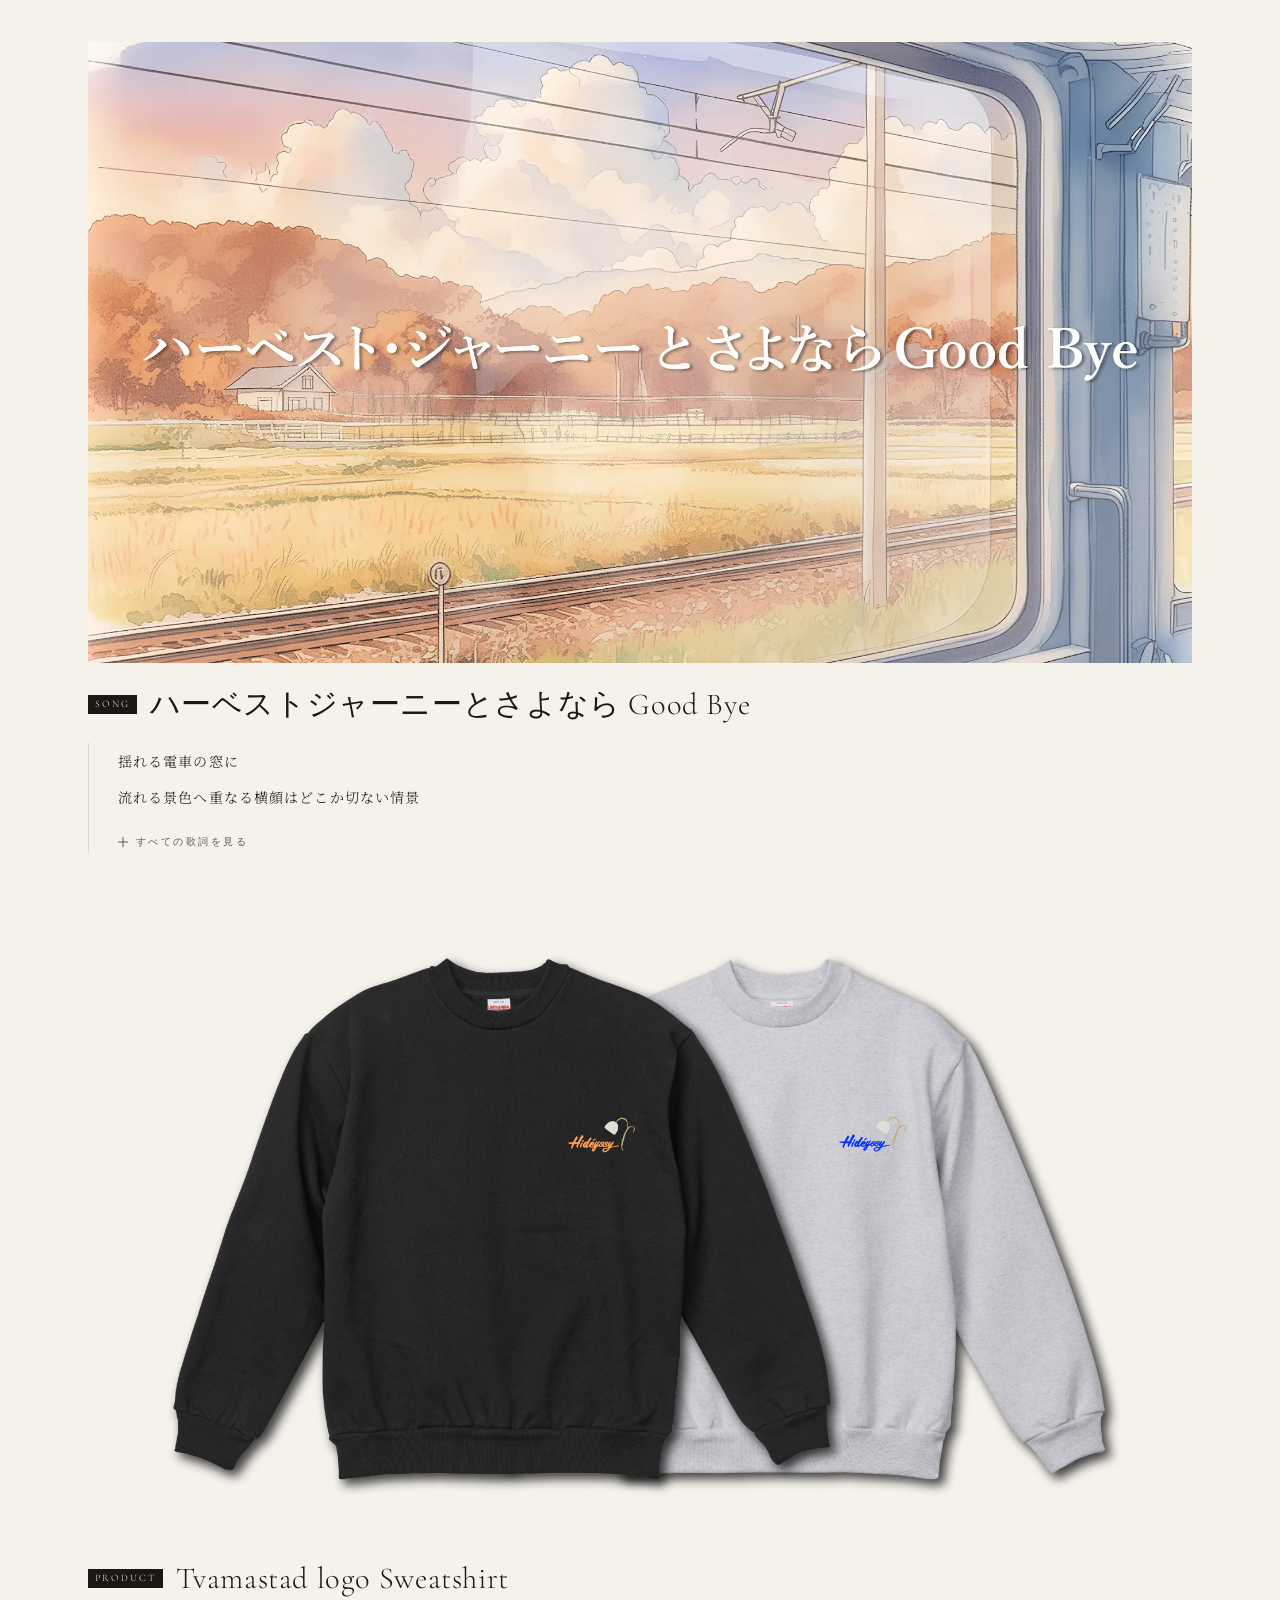
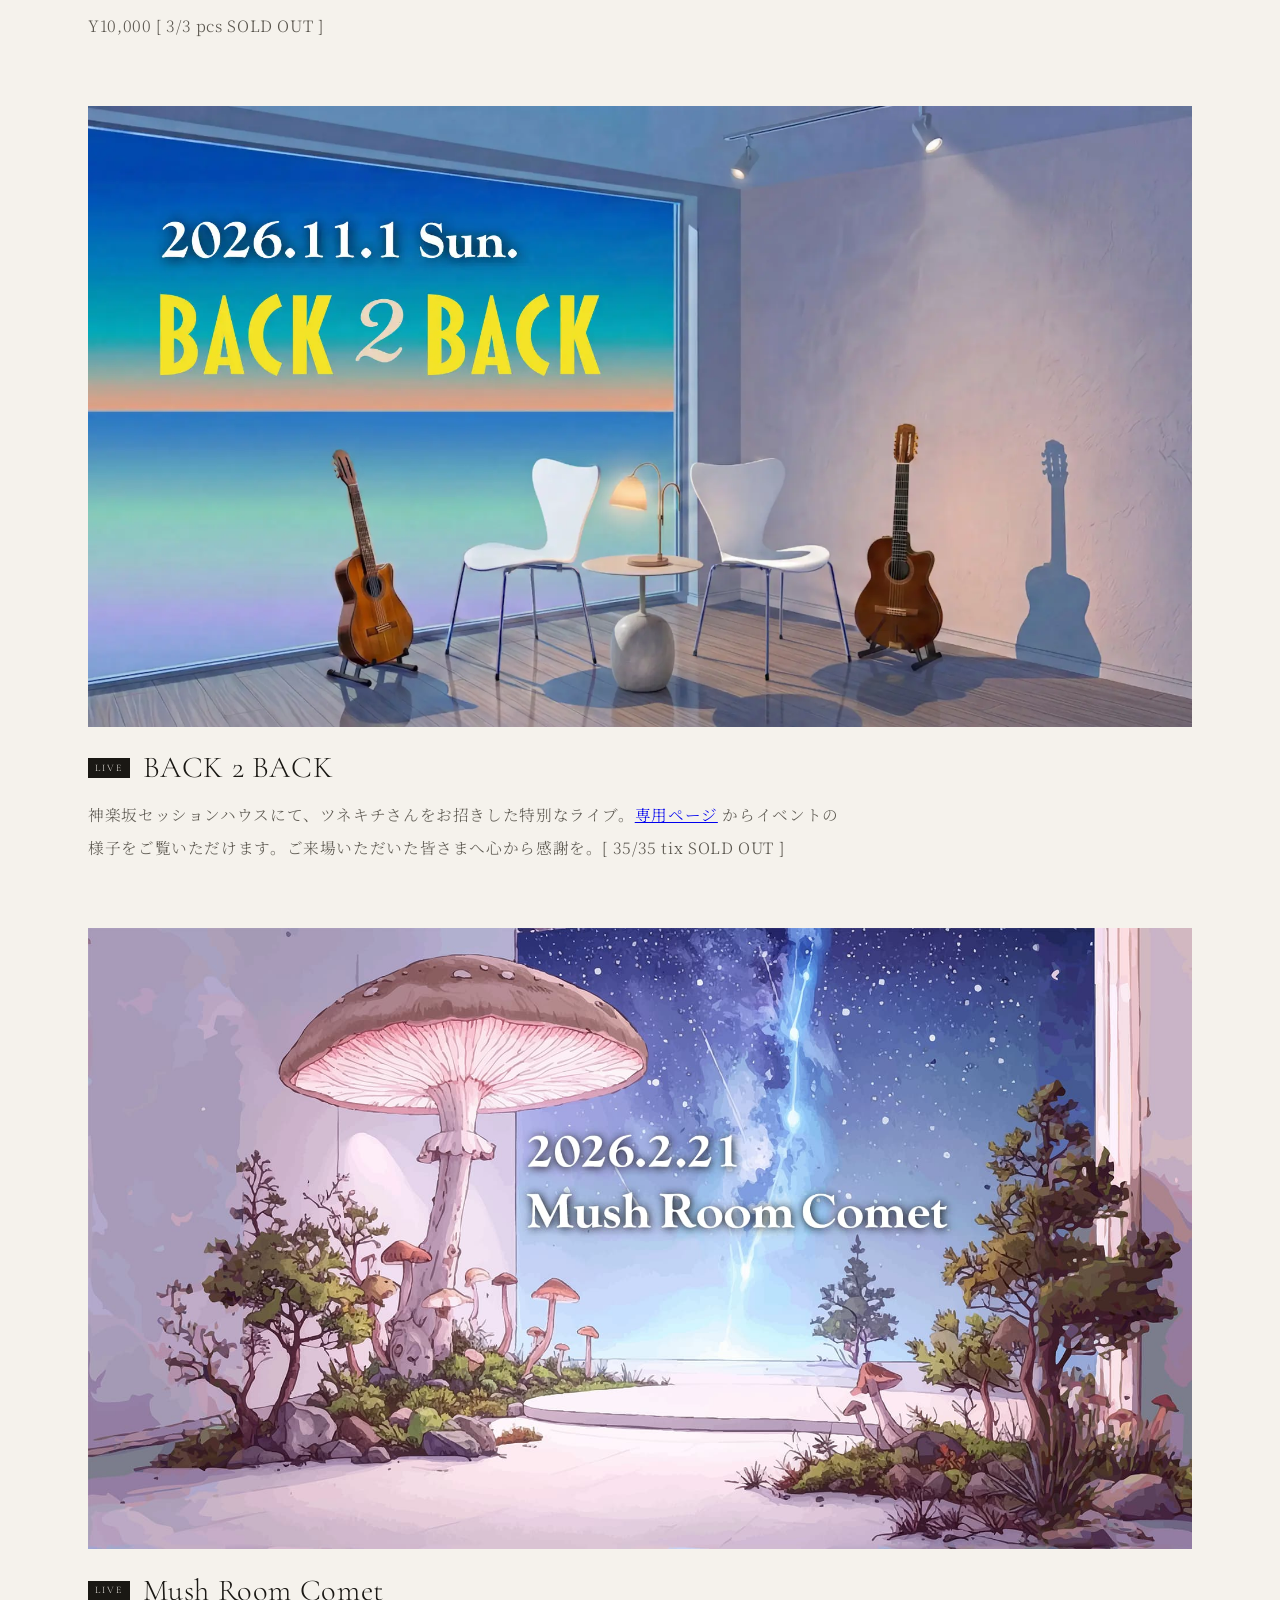
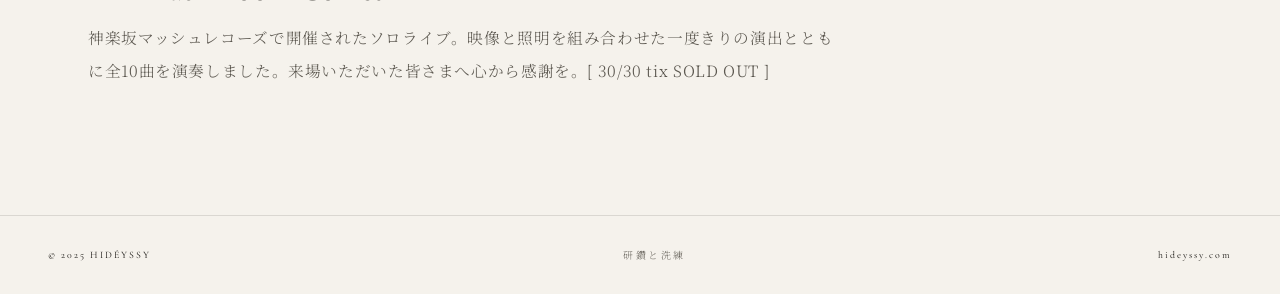
==== commit b83aac4c: "Revise event description in index.html Updated event description and added a thank you note to atten" ====
--- a/index.html
+++ b/index.html
@@ -466,7 +466,7 @@
         <img class="card-img" src="images/backtoback/BACK-2-BACK_1920×1080.webp" alt="BACK 2 BACK" loading="lazy">
         <h2 class="card-title"><span class="card-category">Live</span><span class="card-title-text">BACK 2 BACK</span>
         </h2>
-        <p class="card-desc">神楽坂セッションハウスにて、ツネキチさんをお招きした特別なライブ。[ 35/35 tix SOLD OUT ] <a href="/back2back">専用ページ</a> からイベントの様子をご覧いただけます。。</p>
+        <p class="card-desc">神楽坂セッションハウスにて、ツネキチさんをお招きした特別なライブ。<a href="/back2back">専用ページ</a> からイベントの様子をご覧いただけます。ご来場いただいた皆さまへ心から感謝を。[ 35/35 tix SOLD OUT ] </p>
       </div>
 
       <!-- Liveカード -->
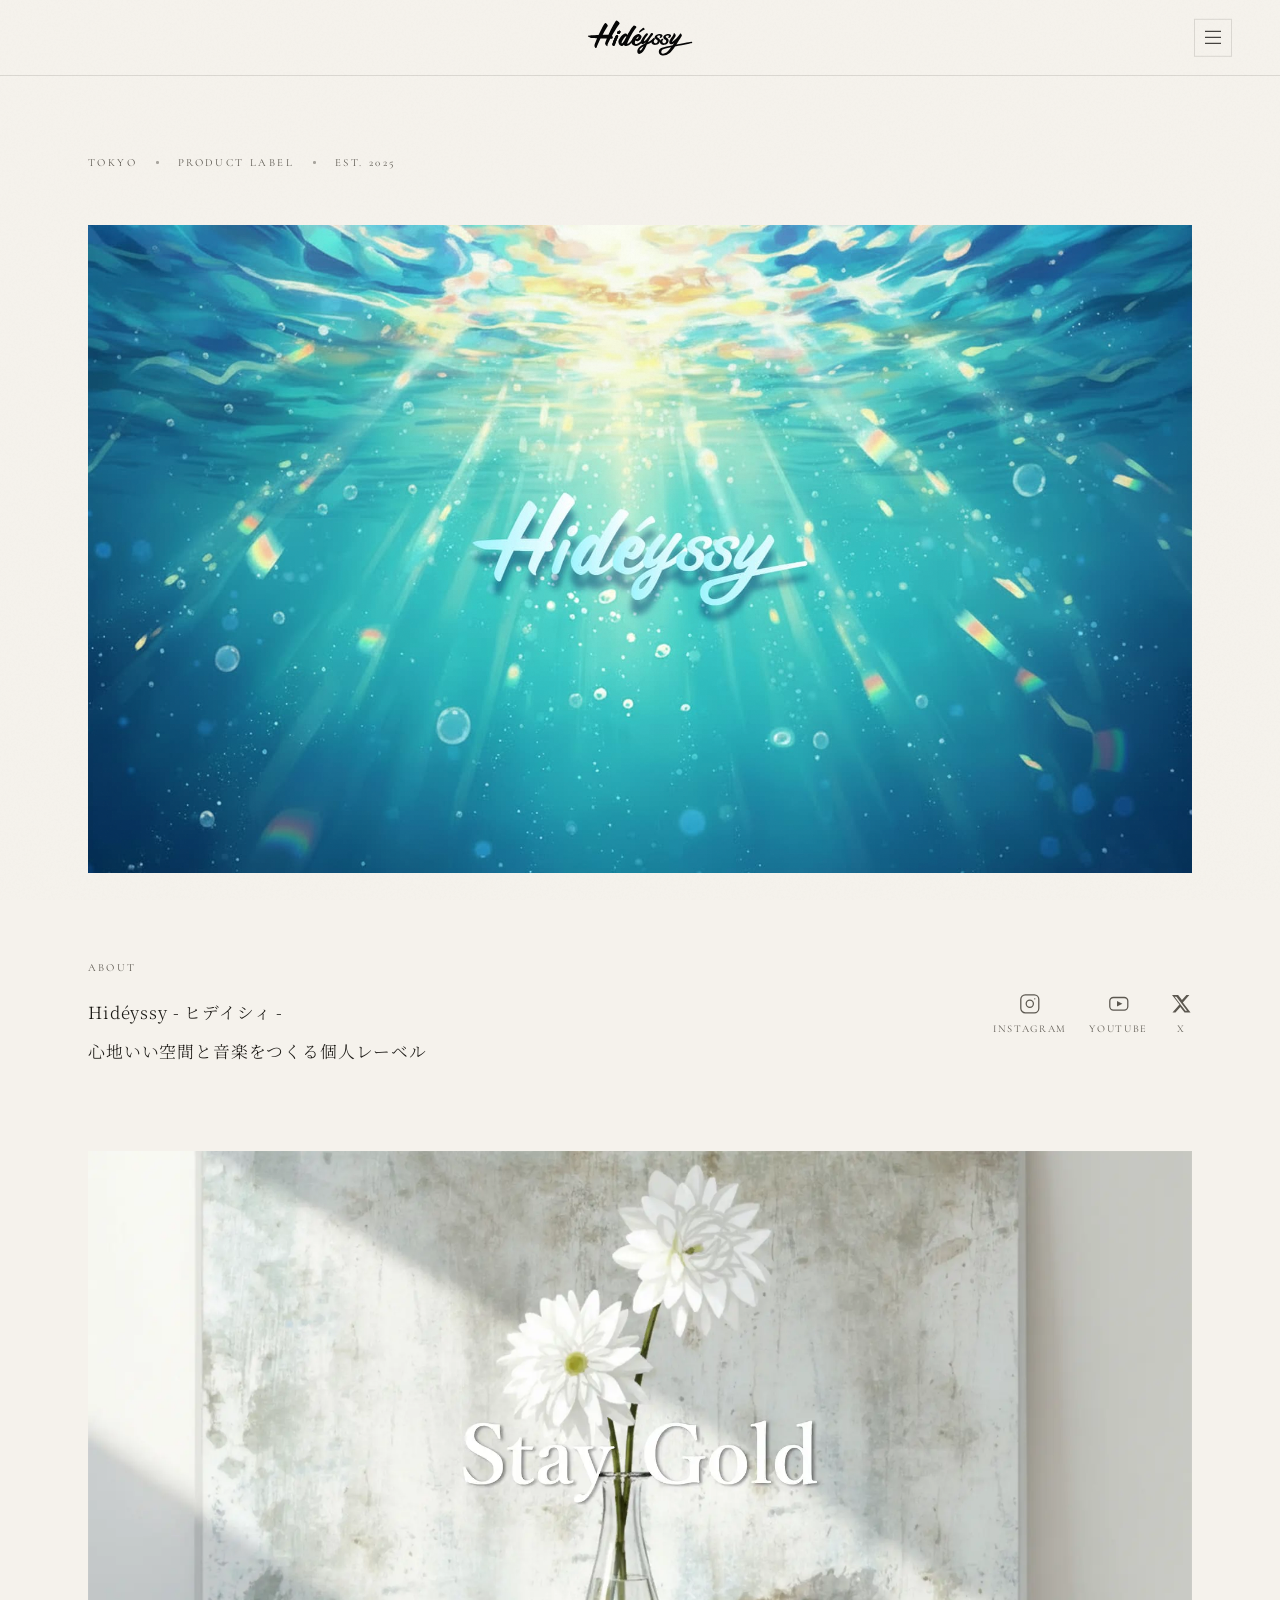
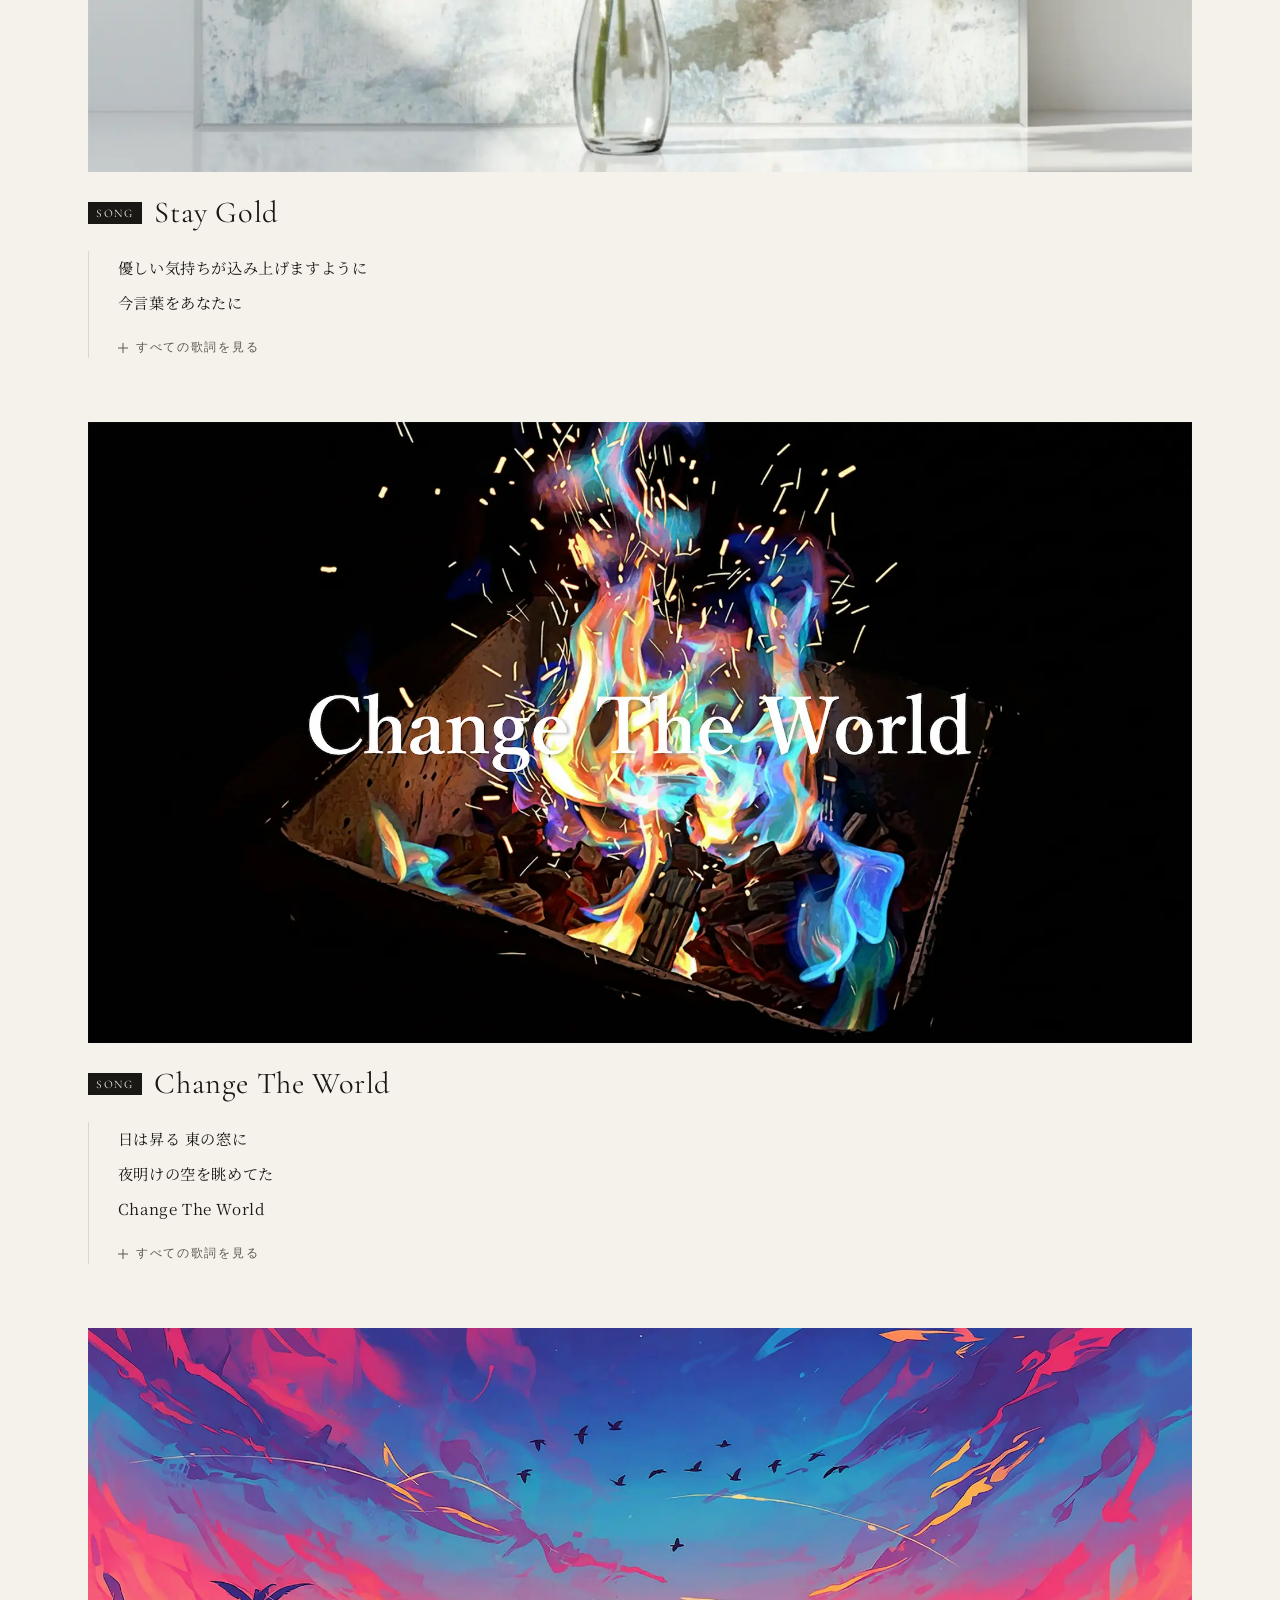
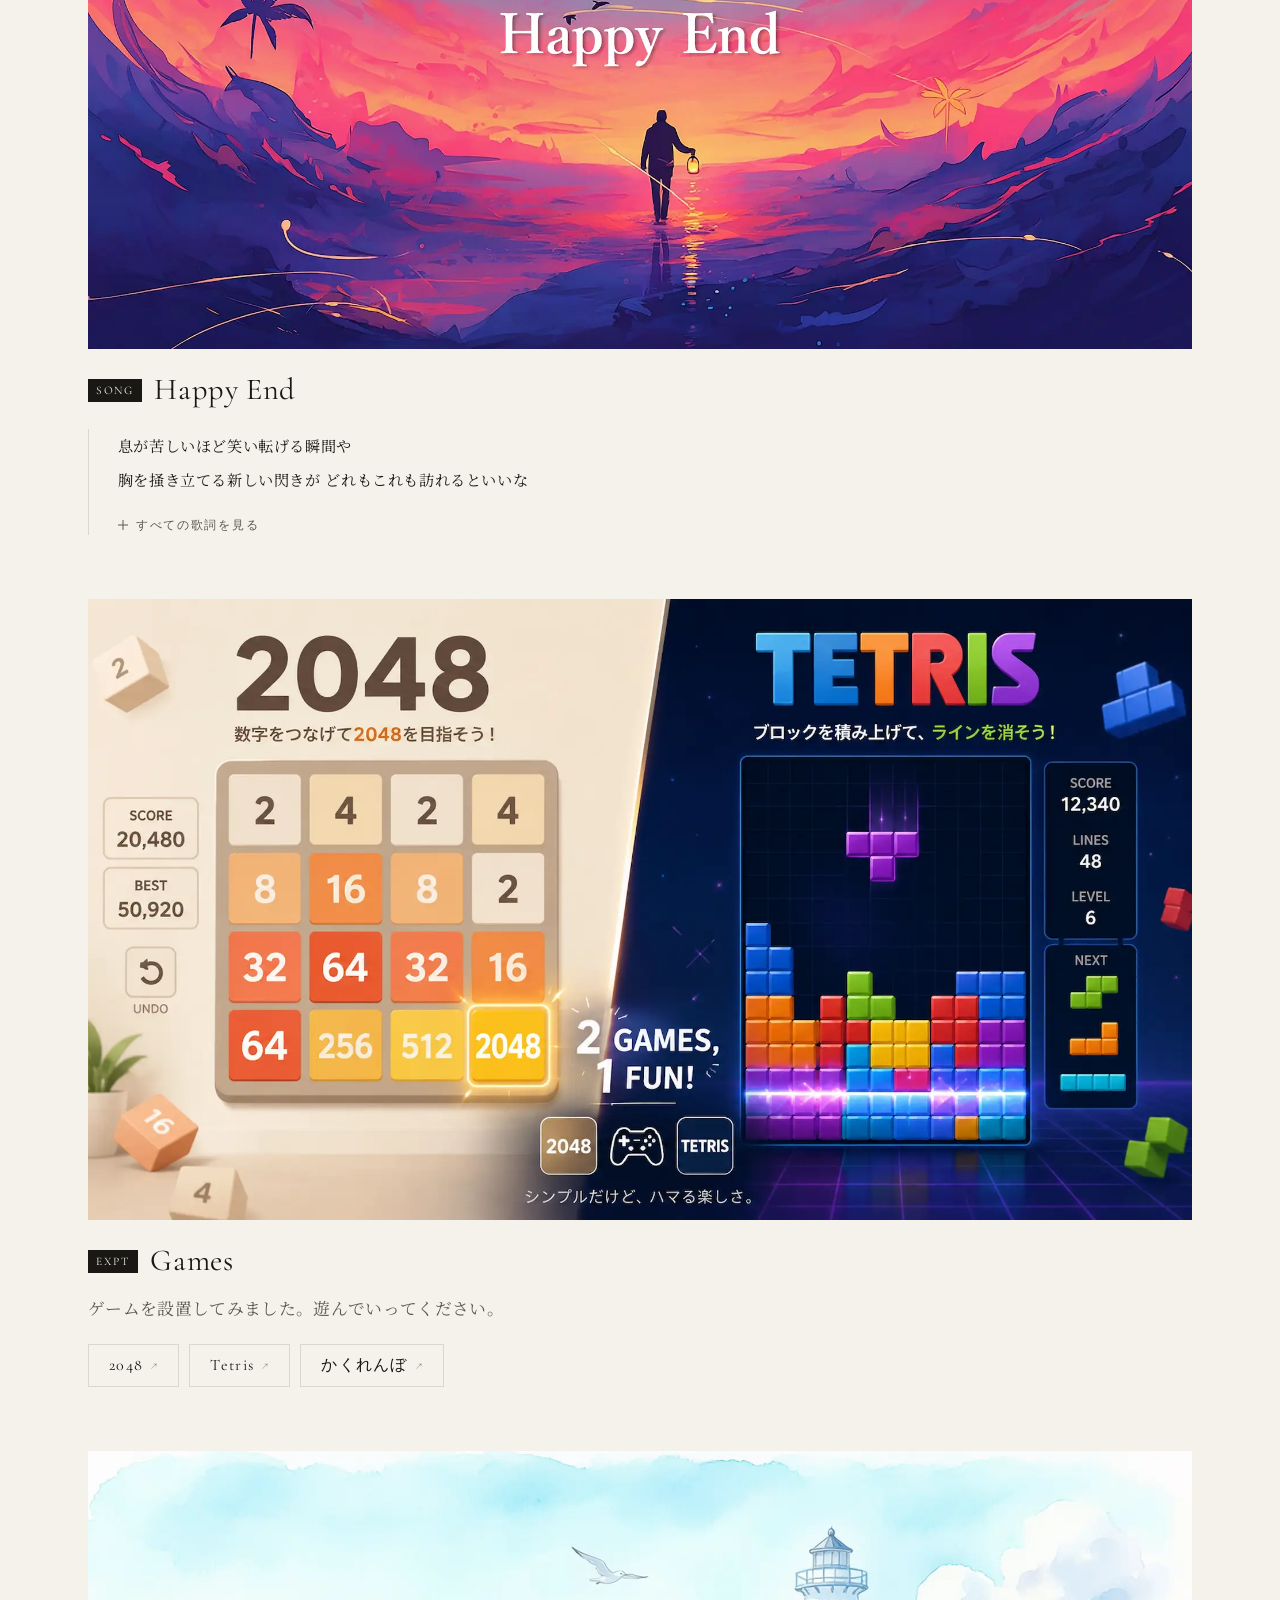
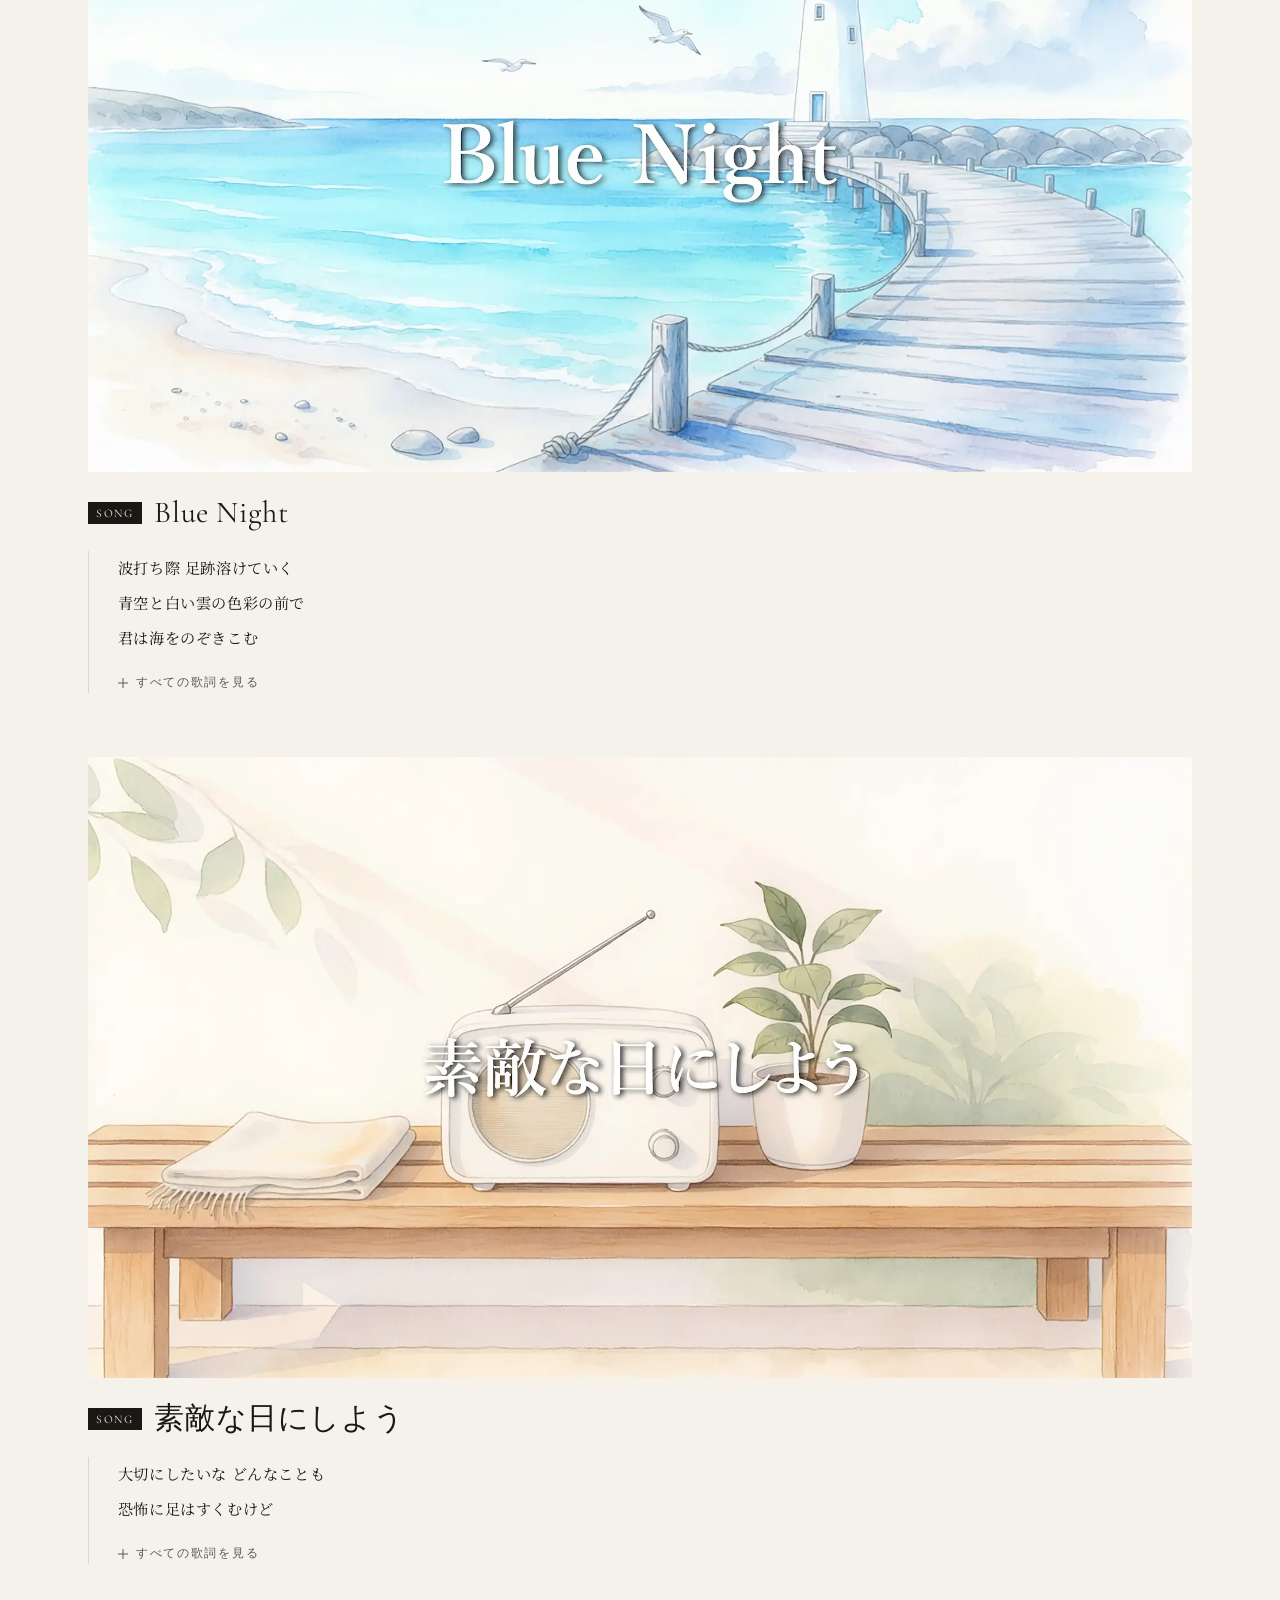
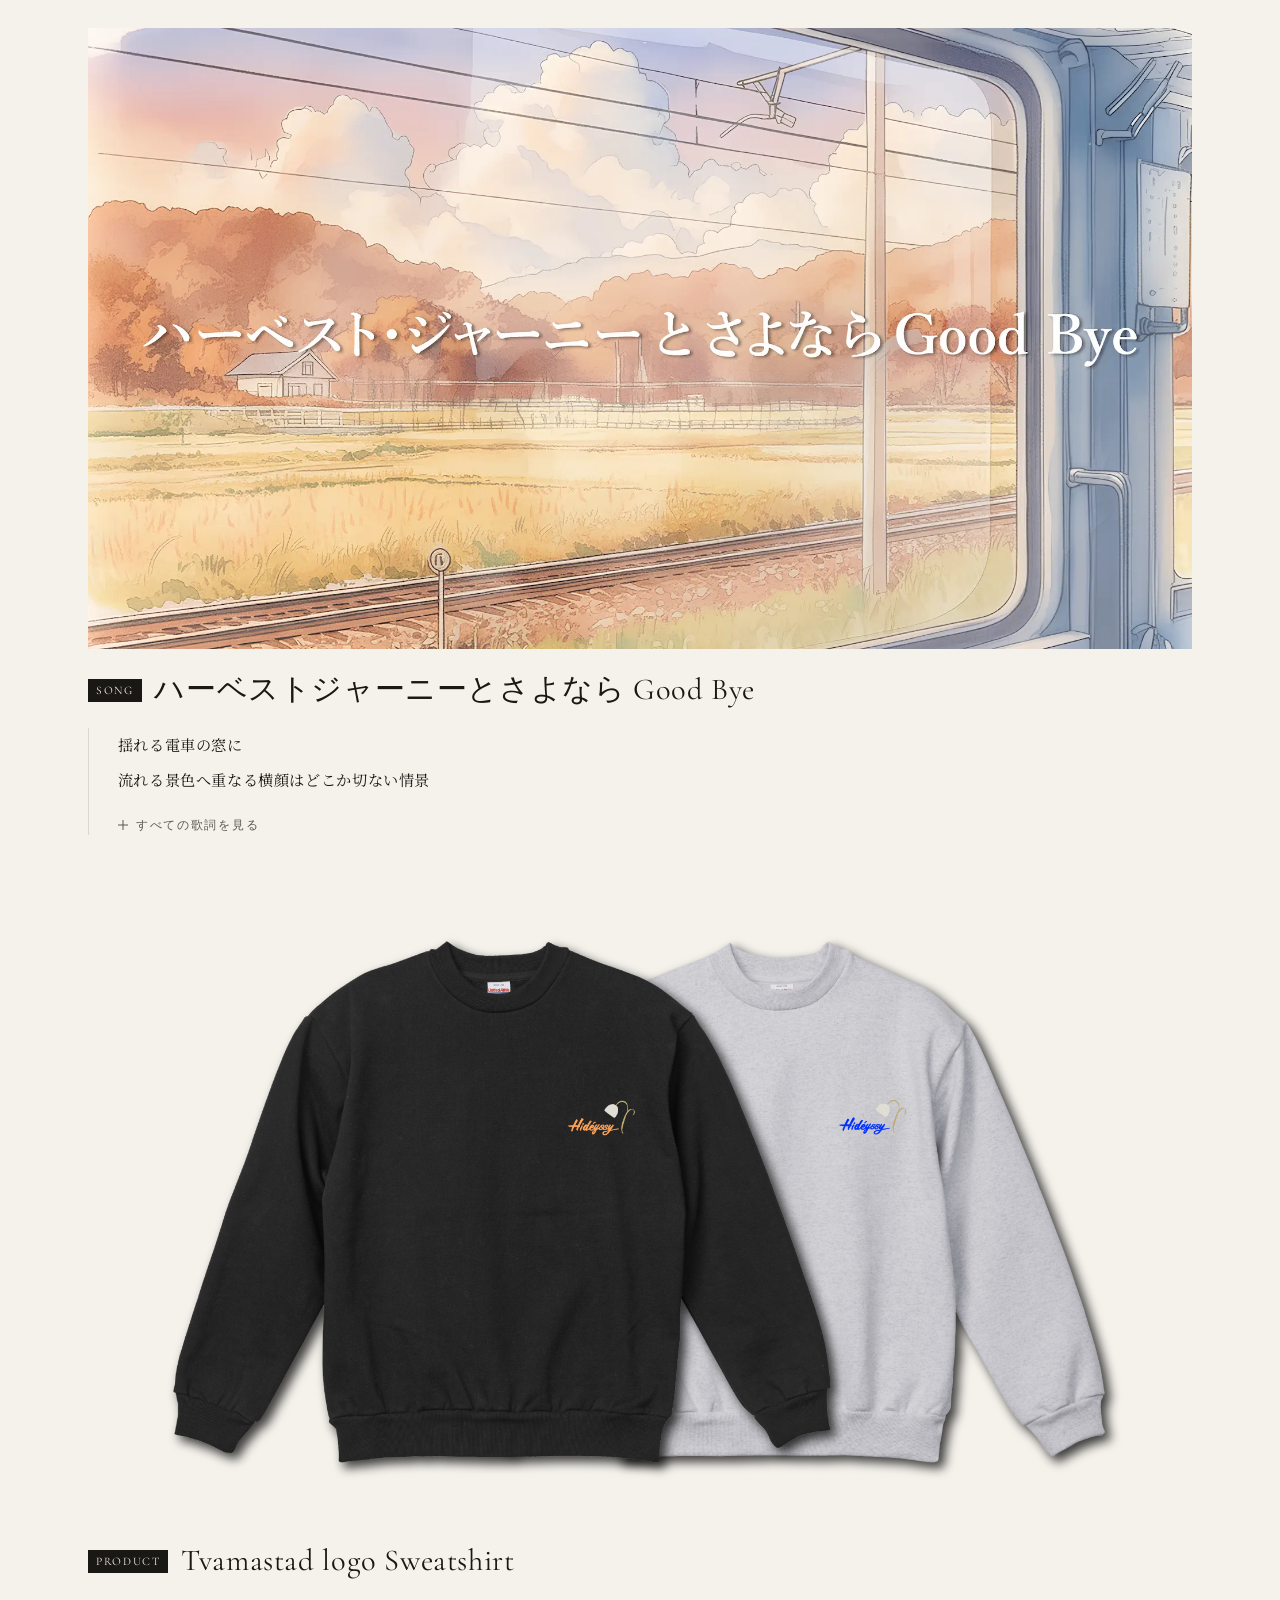
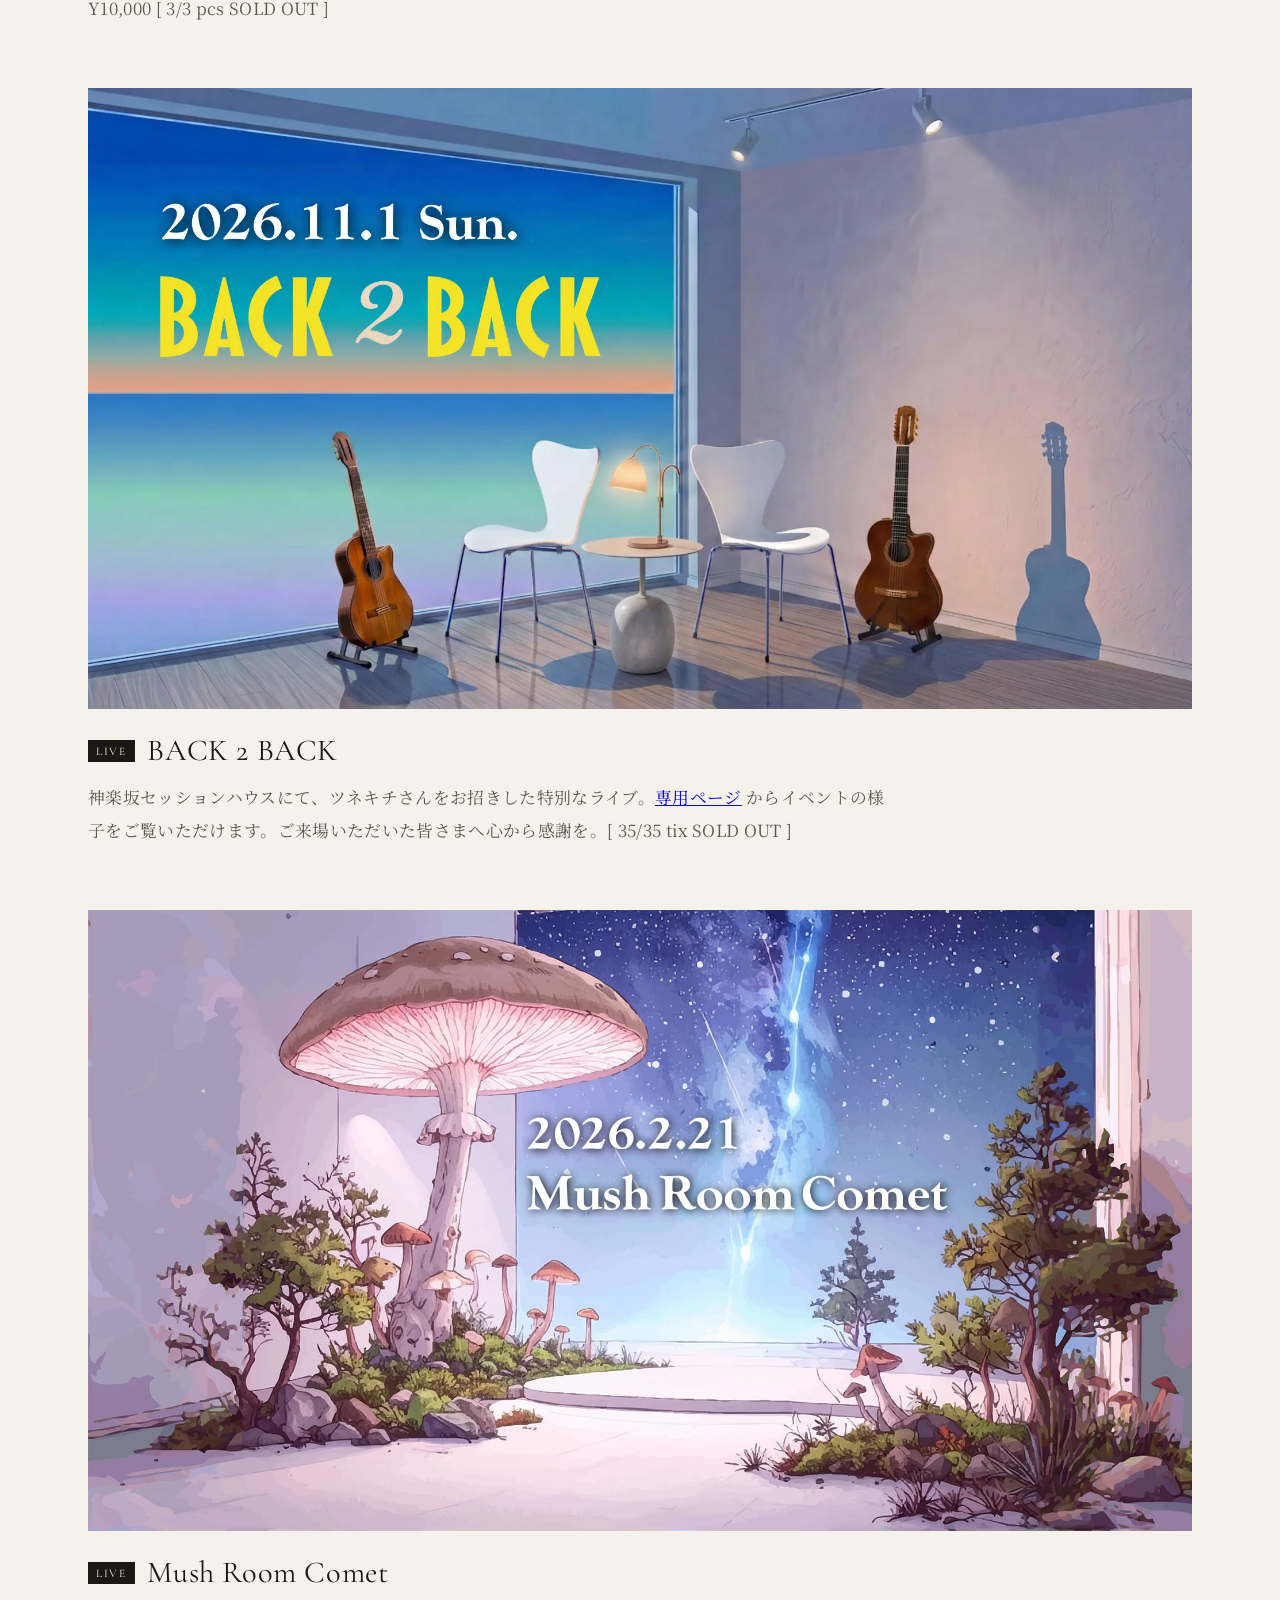
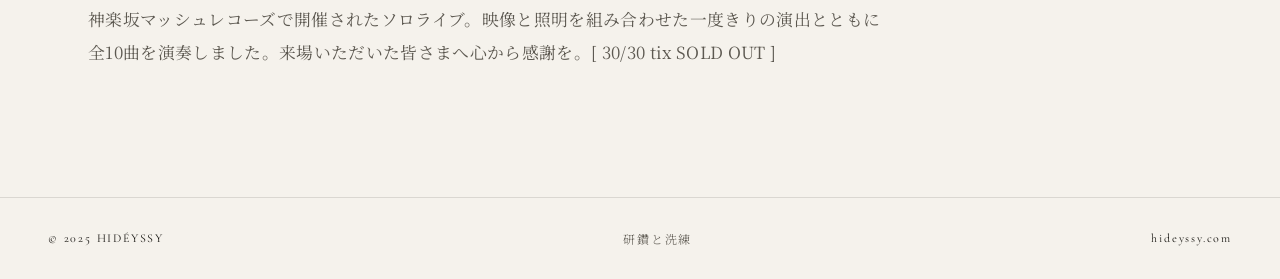
==== commit 3906fc80: "Update index.html" ====
--- a/index.html
+++ b/index.html
@@ -207,6 +207,75 @@
       </div>
 
       <!-- Song カード -->
+      <div class="card">
+        <img class="card-img" src="images/works/artwork_Change-The-World_1920x1080.webp" alt="Change The World"
+          loading="lazy">
+        <h2 class="card-title"><span class="card-category">SONG</span><span class="card-title-text">Change The
+            World</span></h2>
+        <div class="lyrics-block">
+          <p class="lyrics-preview">
+            日は昇る 東の窓に<br>
+            夜明けの空を眺めてた<br>
+            Change The World
+          </p>
+          <div class="lyrics-full" id="lyrics-change-the-world">
+            <br>
+            Eyes that hold a smile,<br>
+            Even here, inside a dark without a shore,<br>
+            I can still reach for a wish,<br>
+            Still, still fold my hands in prayer.<br>
+            With these arms, with these lips,<br>
+            Still carrying a quiet ember,<br>
+            I search the night for something that glows,<br>
+            and I believe it's there.<br>
+            <br>
+            Change The World —<br>
+            This is the moment the night begins to break.<br>
+            Change The World —<br>
+            Now breathe and set it free.<br>
+            Make a wish.<br>
+            <br>
+            日は昇る 東の窓に<br>
+            夜明けの朝に湧き立つ Coffee Flavor<br>
+            火は灯る 胸の奥に<br>
+            薪をくべるように この旋律が<br>
+            この音色が 心に触れたら いいな<br>
+            <br>
+            Change The World ×2<br>
+            積荷をおろして<br>
+            Change The World ×2<br>
+            しがらみをほどいて<br>
+            <br>
+            地平へ火が灯る<br>
+            夜明けの空に湧き立つ Coffee Flavor<br>
+            日が昇る 瞳の中に<br>
+            薪をくべるように 夜の闇を溶かして<br>
+            <br>
+            指先に意識を集めて<br>
+            瞼を落とし 息を吸う<br>
+            その瞳を濁さずに 気持ちを曇らさずに<br>
+            U Change The World 内側に<br>
+            <!-- <br>
+            &lt; 微笑みをやどした瞳、たとえここが、岸のない暗闇の中でも、&gt;<br>
+            &lt; それでも願いに手を伸ばせる、それでもまだ静かに手を合わせる。&gt;<br>
+            &lt; この腕で、この唇で、静かな火種をまだ抱きながら、&gt;<br>
+            &lt; 私は夜を探し歩く、輝くものを求めて。&gt;<br>
+            &lt; そして、それは必ずあると信じている。&gt;<br>
+            <br>
+            &lt; チェンジザ・ワールドーー&gt;<br>
+            &lt; 今、夜が明け始める瞬間。&gt;<br>
+            &lt; チェンジザ・ワールドーー&gt;<br>
+            &lt; さあ息を吸って、解き放って。&gt;<br>
+            &lt; 願いを込めて。&gt;<br> -->
+          </div>
+          <button class="lyrics-toggle" aria-expanded="false">
+            <span class="lyrics-toggle-icon"></span>
+            <span class="lyrics-toggle-label">すべての歌詞を見る</span>
+          </button>
+        </div>
+      </div>
+
+      <!-- Song カード -->
       <div class=" card">
         <img class="card-img" src="images/works/artwork_Happy-End_1920x1080.webp" alt="Happy End" loading="lazy">
         <h2 class="card-title"><span class="card-category">SONG</span><span class="card-title-text">Happy End</span>
@@ -263,6 +332,7 @@
         <div class="games-links">
           <a href="/games/2048.html" class="game-link">2048 <span class="arrow">↗</span></a>
           <a href="/games/tetris.html" class="game-link">Tetris <span class="arrow">↗</span></a>
+          <a href="/games/hide-and-seek.html" class="game-link">かくれんぼ <span class="arrow">↗</span></a>
         </div>
       </div>
 
@@ -330,76 +400,7 @@
           </button>
         </div>
       </div>
-
-      <!-- Song カード -->
-      <div class="card">
-        <img class="card-img" src="images/works/artwork_Change-The-World_1920x1080.webp" alt="Change The World"
-          loading="lazy">
-        <h2 class="card-title"><span class="card-category">SONG</span><span class="card-title-text">Change The
-            World</span></h2>
-        <div class="lyrics-block">
-          <p class="lyrics-preview">
-            日は昇る 東の窓に<br>
-            夜明けの空を眺めてた<br>
-            Change The World
-          </p>
-          <div class="lyrics-full" id="lyrics-change-the-world">
-            <br>
-            Eyes that hold a smile,<br>
-            Even here, inside a dark without a shore,<br>
-            I can still reach for a wish,<br>
-            Still, still fold my hands in prayer.<br>
-            With these arms, with these lips,<br>
-            Still carrying a quiet ember,<br>
-            I search the night for something that glows,<br>
-            and I believe it's there.<br>
-            <br>
-            Change The World —<br>
-            This is the moment the night begins to break.<br>
-            Change The World —<br>
-            Now breathe and set it free.<br>
-            Make a wish.<br>
-            <br>
-            日は昇る 東の窓に<br>
-            夜明けの朝に湧き立つ Coffee Flavor<br>
-            火は灯る 胸の奥に<br>
-            薪をくべるように この旋律が<br>
-            この音色が 心に触れたら いいな<br>
-            <br>
-            Change The World ×2<br>
-            積荷をおろして<br>
-            Change The World ×2<br>
-            しがらみをほどいて<br>
-            <br>
-            地平へ火が灯る<br>
-            夜明けの空に湧き立つ Coffee Flavor<br>
-            日が昇る 瞳の中に<br>
-            薪をくべるように 夜の闇を溶かして<br>
-            <br>
-            指先に意識を集めて<br>
-            瞼を落とし 息を吸う<br>
-            その瞳を濁さずに 気持ちを曇らさずに<br>
-            U Change The World 内側に<br>
-            <!-- <br>
-            &lt; 微笑みをやどした瞳、たとえここが、岸のない暗闇の中でも、&gt;<br>
-            &lt; それでも願いに手を伸ばせる、それでもまだ静かに手を合わせる。&gt;<br>
-            &lt; この腕で、この唇で、静かな火種をまだ抱きながら、&gt;<br>
-            &lt; 私は夜を探し歩く、輝くものを求めて。&gt;<br>
-            &lt; そして、それは必ずあると信じている。&gt;<br>
-            <br>
-            &lt; チェンジザ・ワールドーー&gt;<br>
-            &lt; 今、夜が明け始める瞬間。&gt;<br>
-            &lt; チェンジザ・ワールドーー&gt;<br>
-            &lt; さあ息を吸って、解き放って。&gt;<br>
-            &lt; 願いを込めて。&gt;<br> -->
-          </div>
-          <button class="lyrics-toggle" aria-expanded="false">
-            <span class="lyrics-toggle-icon"></span>
-            <span class="lyrics-toggle-label">すべての歌詞を見る</span>
-          </button>
-        </div>
-      </div>
-
+      
       <!-- Song カード -->
       <div class="card">
         <img class="card-img" src="images/works/artwork_ハーベストジャーニーとさよなら-Good-Bye_1920x1080.webp"
--- a/assets/css/hideyssy.css
+++ b/assets/css/hideyssy.css
@@ -189,8 +189,8 @@
 
 .nav-item {
     font-family: 'Cormorant Garamond', serif;
-    font-size: 0.62rem;
-    letter-spacing: 0.25em;
+    font-size: 0.72rem;
+    letter-spacing: 0.18em;
     text-transform: uppercase;
     color: var(--warm-gray);
     text-decoration: none;
@@ -251,8 +251,8 @@
 
 .eyebrow span {
     font-family: 'Cormorant Garamond', serif;
-    font-size: 0.6rem;
-    letter-spacing: 0.3em;
+    font-size: 0.68rem;
+    letter-spacing: 0.22em;
     text-transform: uppercase;
     color: var(--warm-gray);
 }
@@ -279,24 +279,24 @@
 
 .footer-left {
     font-family: 'Cormorant Garamond', serif;
-    font-size: 0.62rem;
-    letter-spacing: 0.2em;
+    font-size: 0.75rem;
+    letter-spacing: 0.15em;
     text-transform: uppercase;
     color: var(--ink);
 }
 
 .footer-center {
     font-family: 'Noto Serif JP', serif;
-    font-weight: 200;
-    font-size: 0.62rem;
-    letter-spacing: 0.25em;
+    font-weight: 300;
+    font-size: 0.75rem;
+    letter-spacing: 0.14em;
     color: var(--warm-gray);
 }
 
 .footer-right {
     font-family: 'Cormorant Garamond', serif;
-    font-size: 0.62rem;
-    letter-spacing: 0.2em;
+    font-size: 0.75rem;
+    letter-spacing: 0.15em;
     color: var(--ink);
 }
 
@@ -469,8 +469,8 @@
 
 .desc-label {
     font-family: 'Cormorant Garamond', serif;
-    font-size: 0.58rem;
-    letter-spacing: 0.3em;
+    font-size: 0.68rem;
+    letter-spacing: 0.2em;
     text-transform: uppercase;
     color: var(--warm-gray);
     margin-bottom: 1.2rem;
@@ -495,7 +495,7 @@
     font-weight: 300;
     font-size: 0.88rem;
     line-height: 1.9;
-    color: rgba(140, 136, 128, 0.65);
+    color: var(--warm-gray);
     letter-spacing: 0.02em;
 }
 
@@ -515,7 +515,7 @@
     gap: 0.45rem;
     text-decoration: none;
     color: var(--warm-gray);
-    opacity: 0.55;
+    opacity: 1;
     transition: opacity 0.3s ease, color 0.3s ease;
 }
 
@@ -531,8 +531,8 @@
 
 .sns-label {
     font-family: 'Cormorant Garamond', serif;
-    font-size: 0.52rem;
-    letter-spacing: 0.22em;
+    font-size: 0.65rem;
+    letter-spacing: 0.16em;
     text-transform: uppercase;
 }
 
@@ -607,8 +607,8 @@
 
 .card-category {
     font-family: 'Cormorant Garamond', serif;
-    font-size: 0.62rem;
-    letter-spacing: 0.2em;
+    font-size: 0.72rem;
+    letter-spacing: 0.14em;
     text-transform: uppercase;
     color: var(--cream);
     background: var(--ink);
@@ -619,7 +619,7 @@
 
 .card-title {
     font-family: 'Cormorant Garamond', serif;
-    font-weight: 300;
+    font-weight: 400;
     font-size: 1.9rem;
     /* 1.4 → 1.9rem */
     letter-spacing: 0.02em;
@@ -653,11 +653,11 @@
 
 .card-desc {
     font-family: 'Noto Serif JP', serif;
-    font-weight: 300;
-    font-size: 0.98rem;
-    line-height: 2.1;
-    color: var(--warm-gray);
-    letter-spacing: 0.04em;
+    font-weight: 400;
+    font-size: 1.05rem;
+    line-height: 1.95;
+    color: var(--warm-gray);
+    letter-spacing: 0.02em;
     max-width: 48em;
     transition: color 0.3s ease;
 }
@@ -676,19 +676,19 @@
 
 .lyrics-preview {
     font-family: 'Noto Serif JP', serif;
-    font-weight: 300;
-    font-size: 0.88rem;
-    line-height: 2.6;
-    letter-spacing: 0.08em;
+    font-weight: 400;
+    font-size: 0.95rem;
+    line-height: 2.3;
+    letter-spacing: 0.04em;
     color: var(--ink);
 }
 
 .lyrics-full {
     font-family: 'Noto Serif JP', serif;
-    font-weight: 300;
-    font-size: 0.88rem;
-    line-height: 2.6;
-    letter-spacing: 0.08em;
+    font-weight: 400;
+    font-size: 0.95rem;
+    line-height: 2.3;
+    letter-spacing: 0.04em;
     color: var(--ink);
     overflow: hidden;
     max-height: 0;
@@ -705,8 +705,8 @@
     gap: 0.5rem;
     margin-top: 1.2rem;
     font-family: 'Cormorant Garamond', serif;
-    font-size: 0.62rem;
-    letter-spacing: 0.25em;
+    font-size: 0.72rem;
+    letter-spacing: 0.15em;
     text-transform: uppercase;
     color: var(--warm-gray);
     background: none;
@@ -856,8 +856,8 @@
 
 .contact-label {
     font-family: 'Cormorant Garamond', serif;
-    font-size: 0.62rem;
-    letter-spacing: 0.3em;
+    font-size: 0.72rem;
+    letter-spacing: 0.18em;
     text-transform: uppercase;
     color: var(--warm-gray);
     min-width: 80px;
@@ -896,9 +896,9 @@
 
 .contact-note {
     font-family: 'Noto Serif JP', serif;
-    font-weight: 200;
-    font-size: 0.65rem;
-    letter-spacing: 0.15em;
+    font-weight: 300;
+    font-size: 0.72rem;
+    letter-spacing: 0.1em;
     color: var(--warm-gray);
     margin-left: auto;
 }
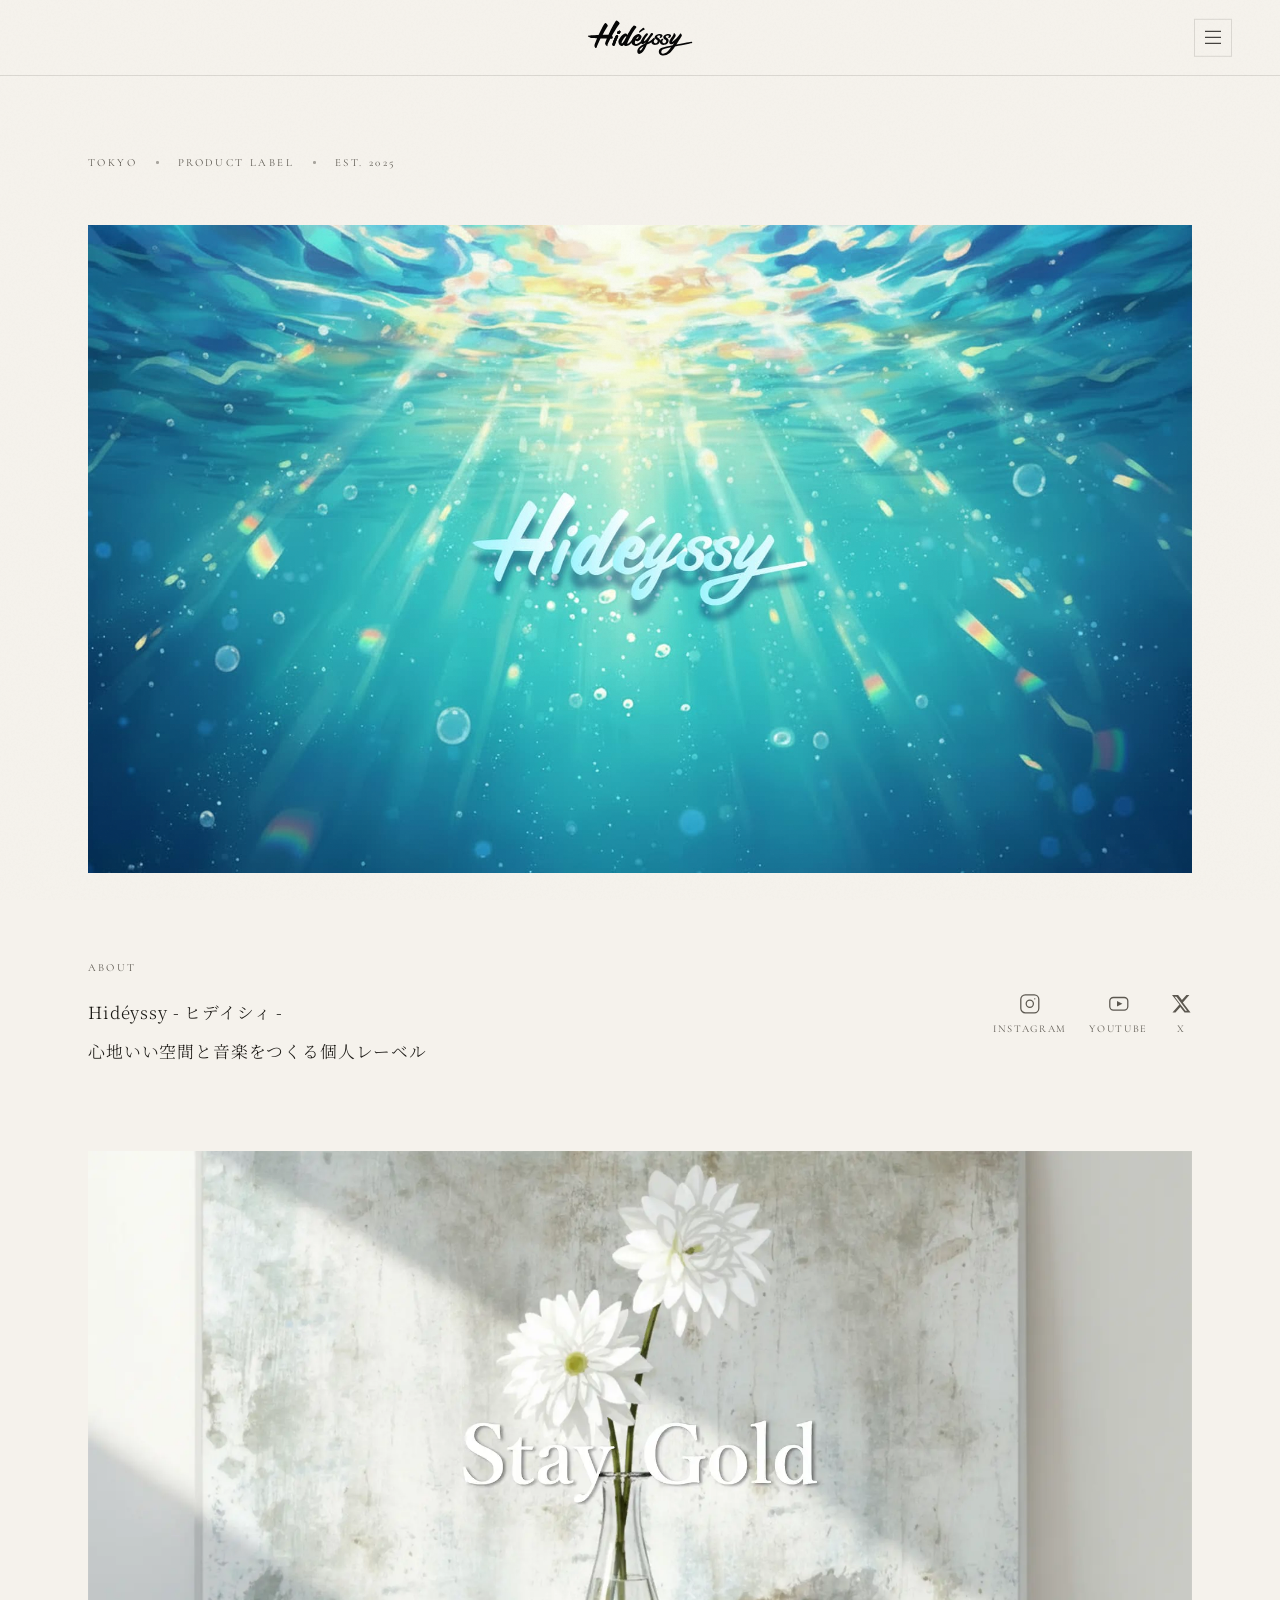
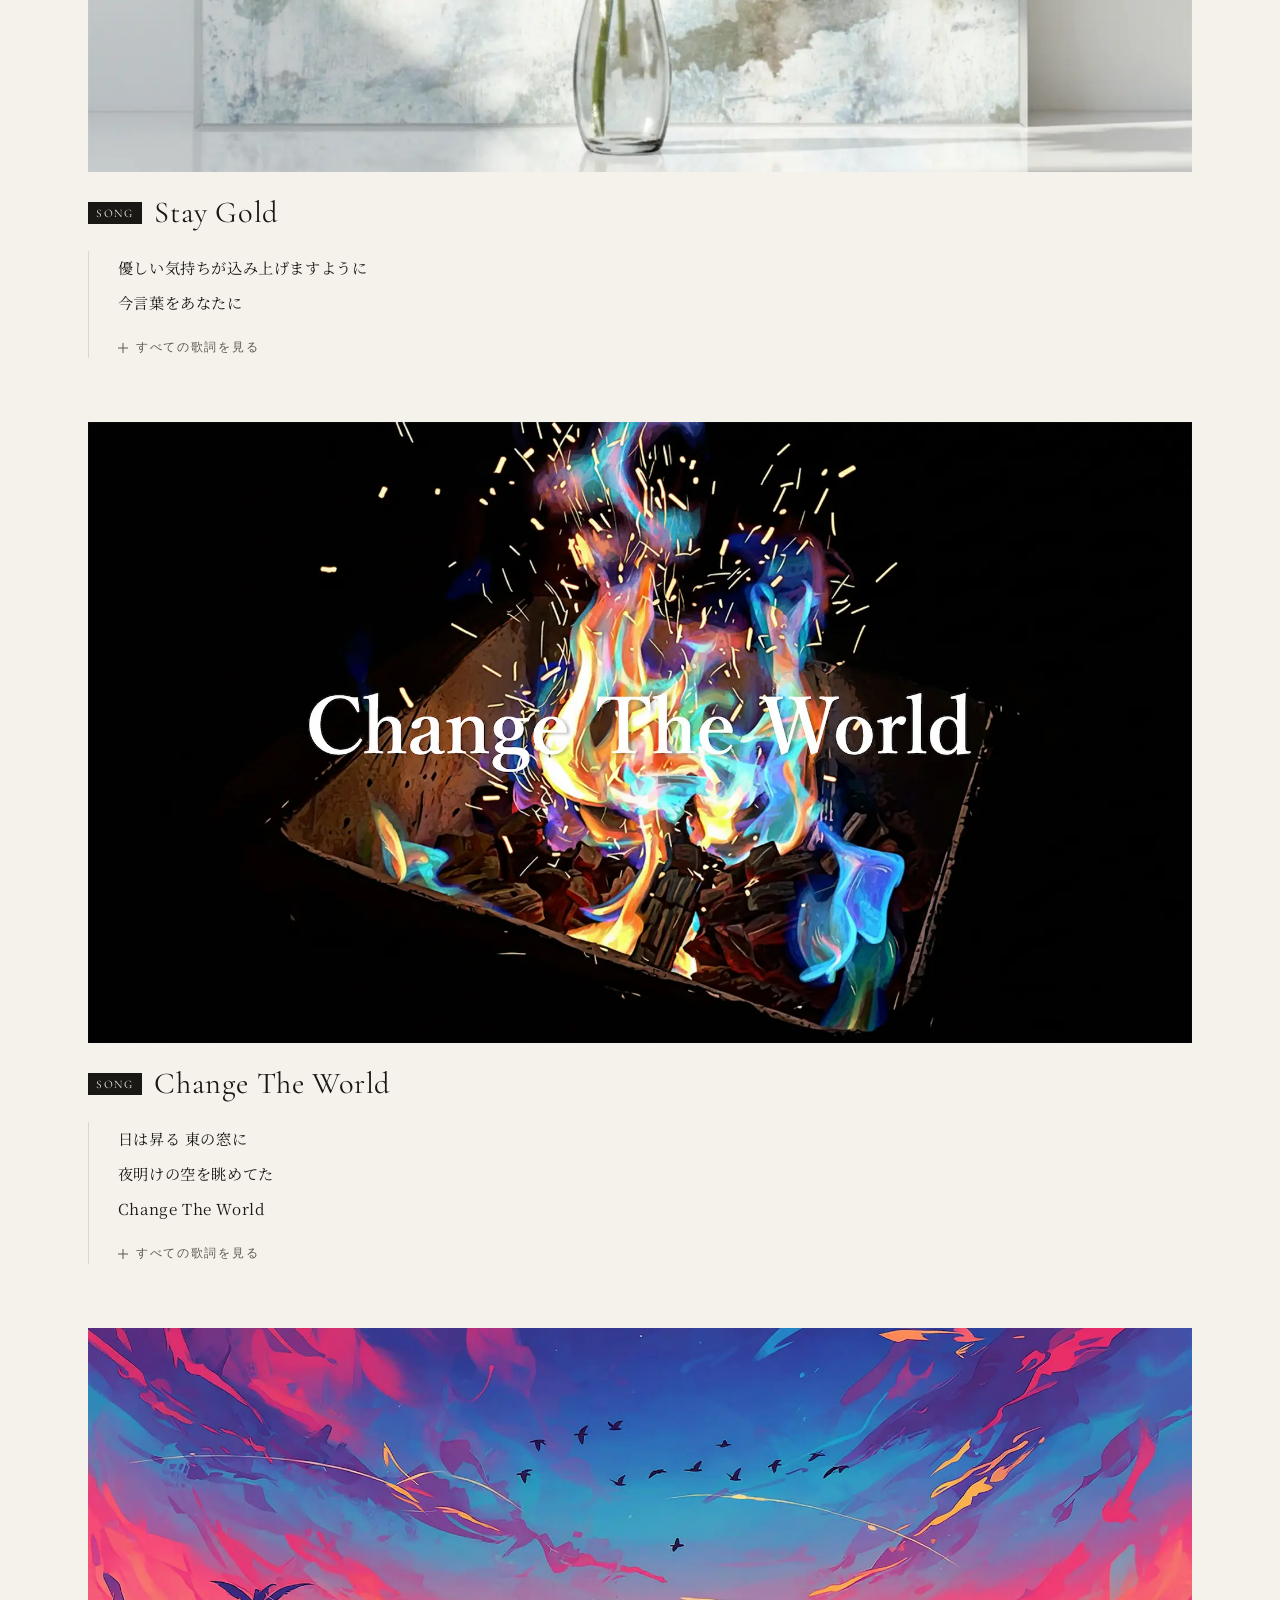
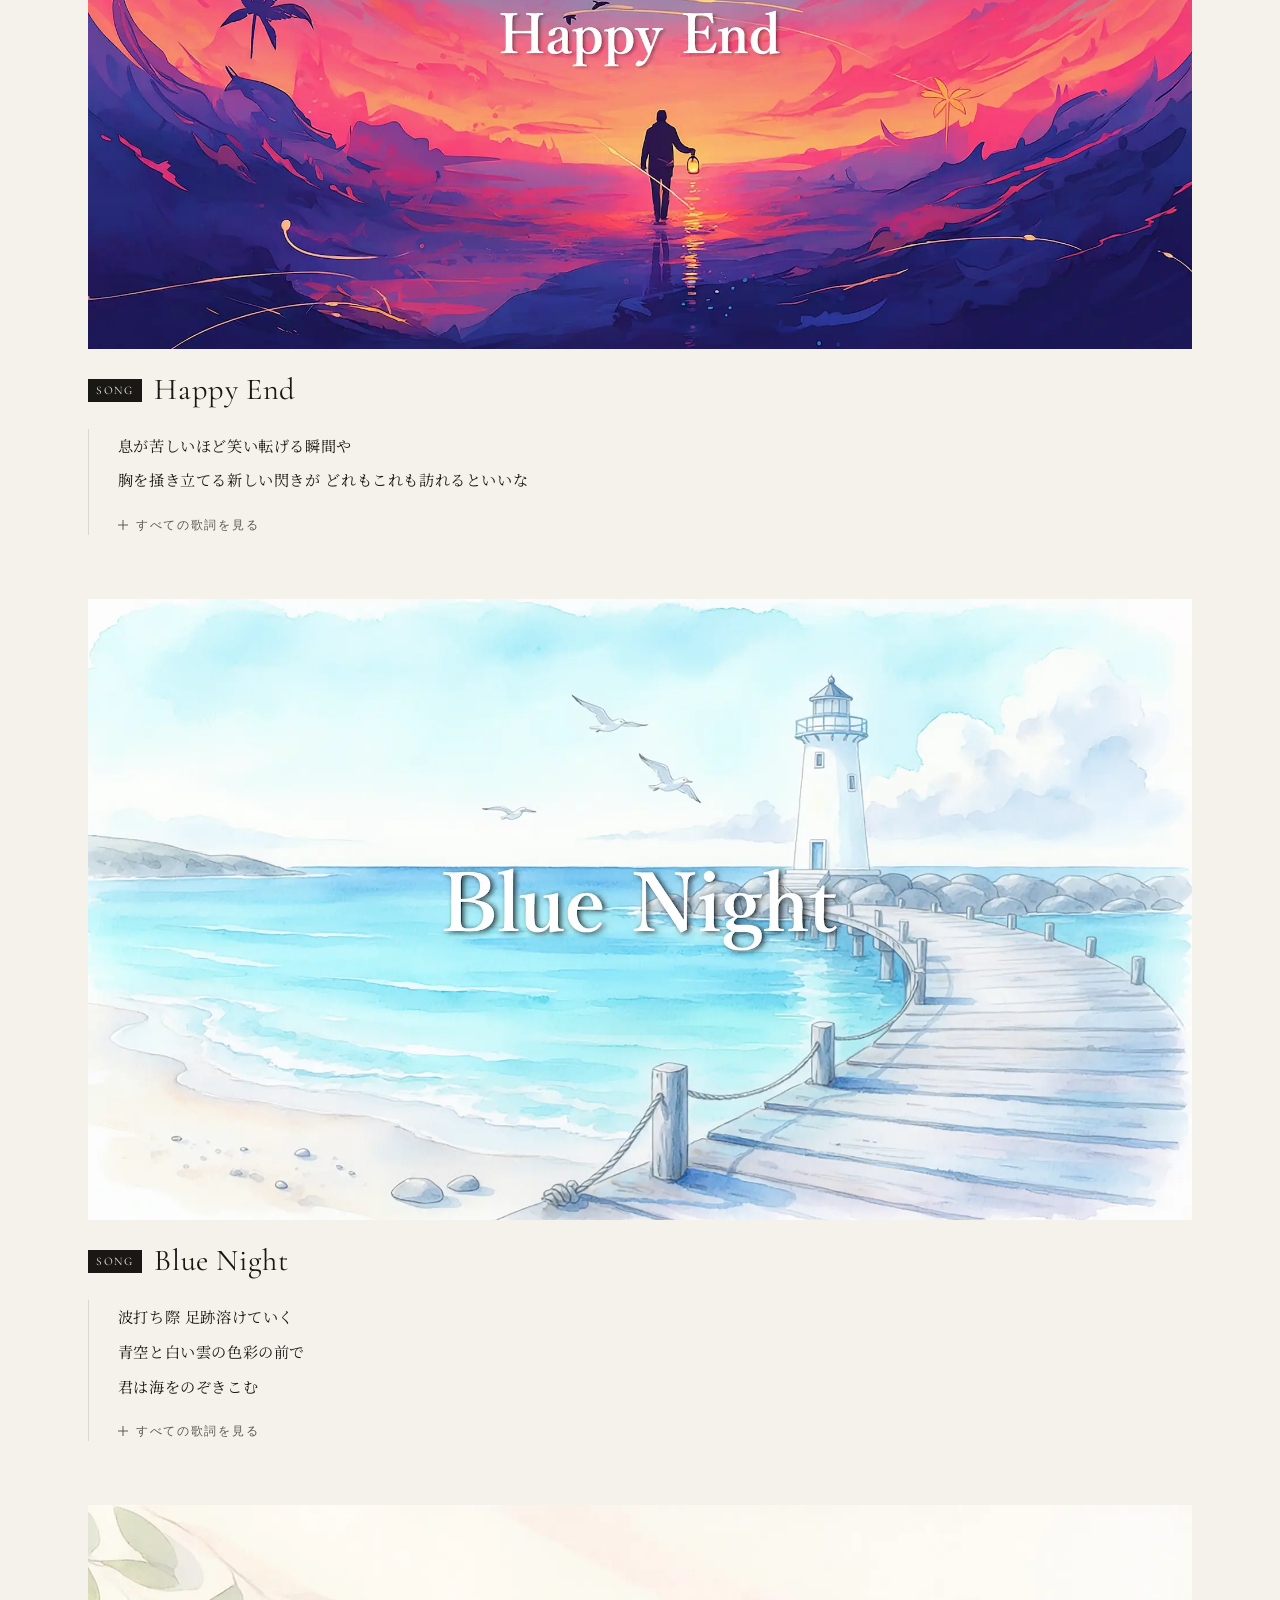
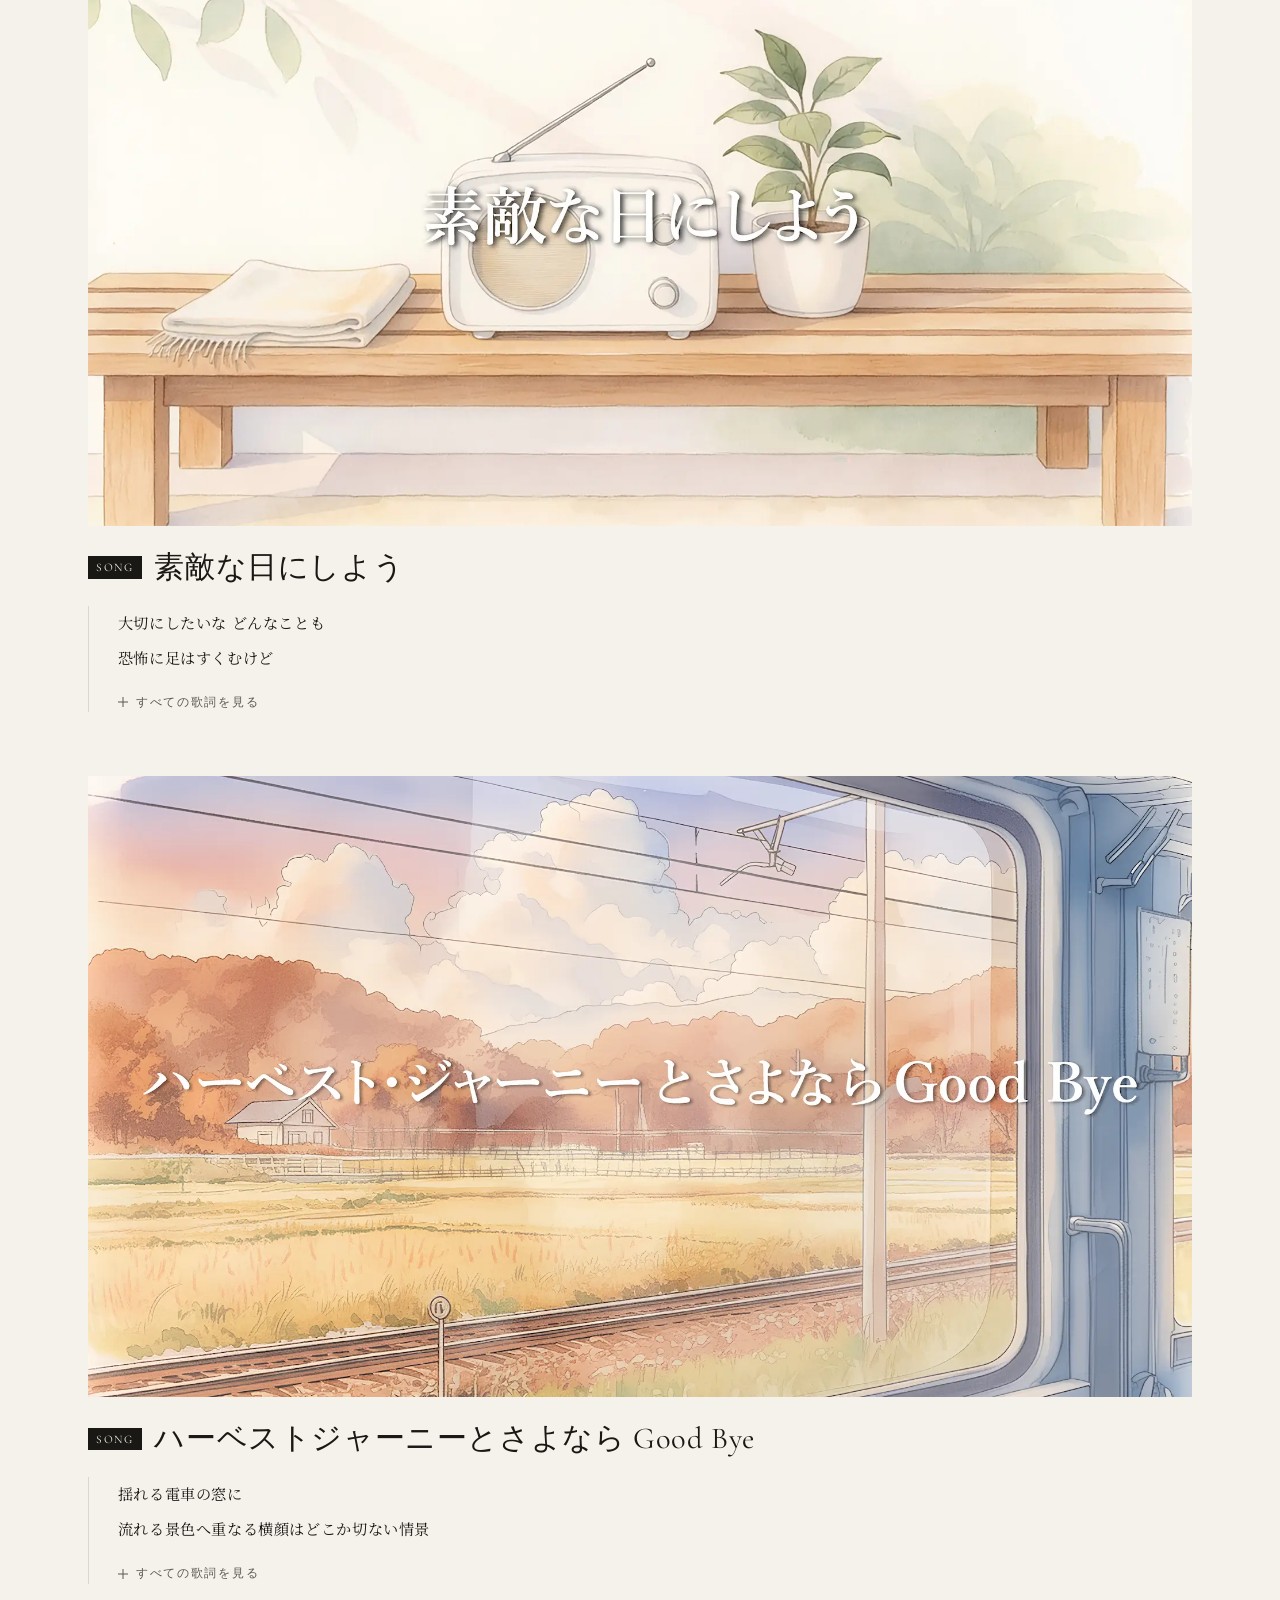
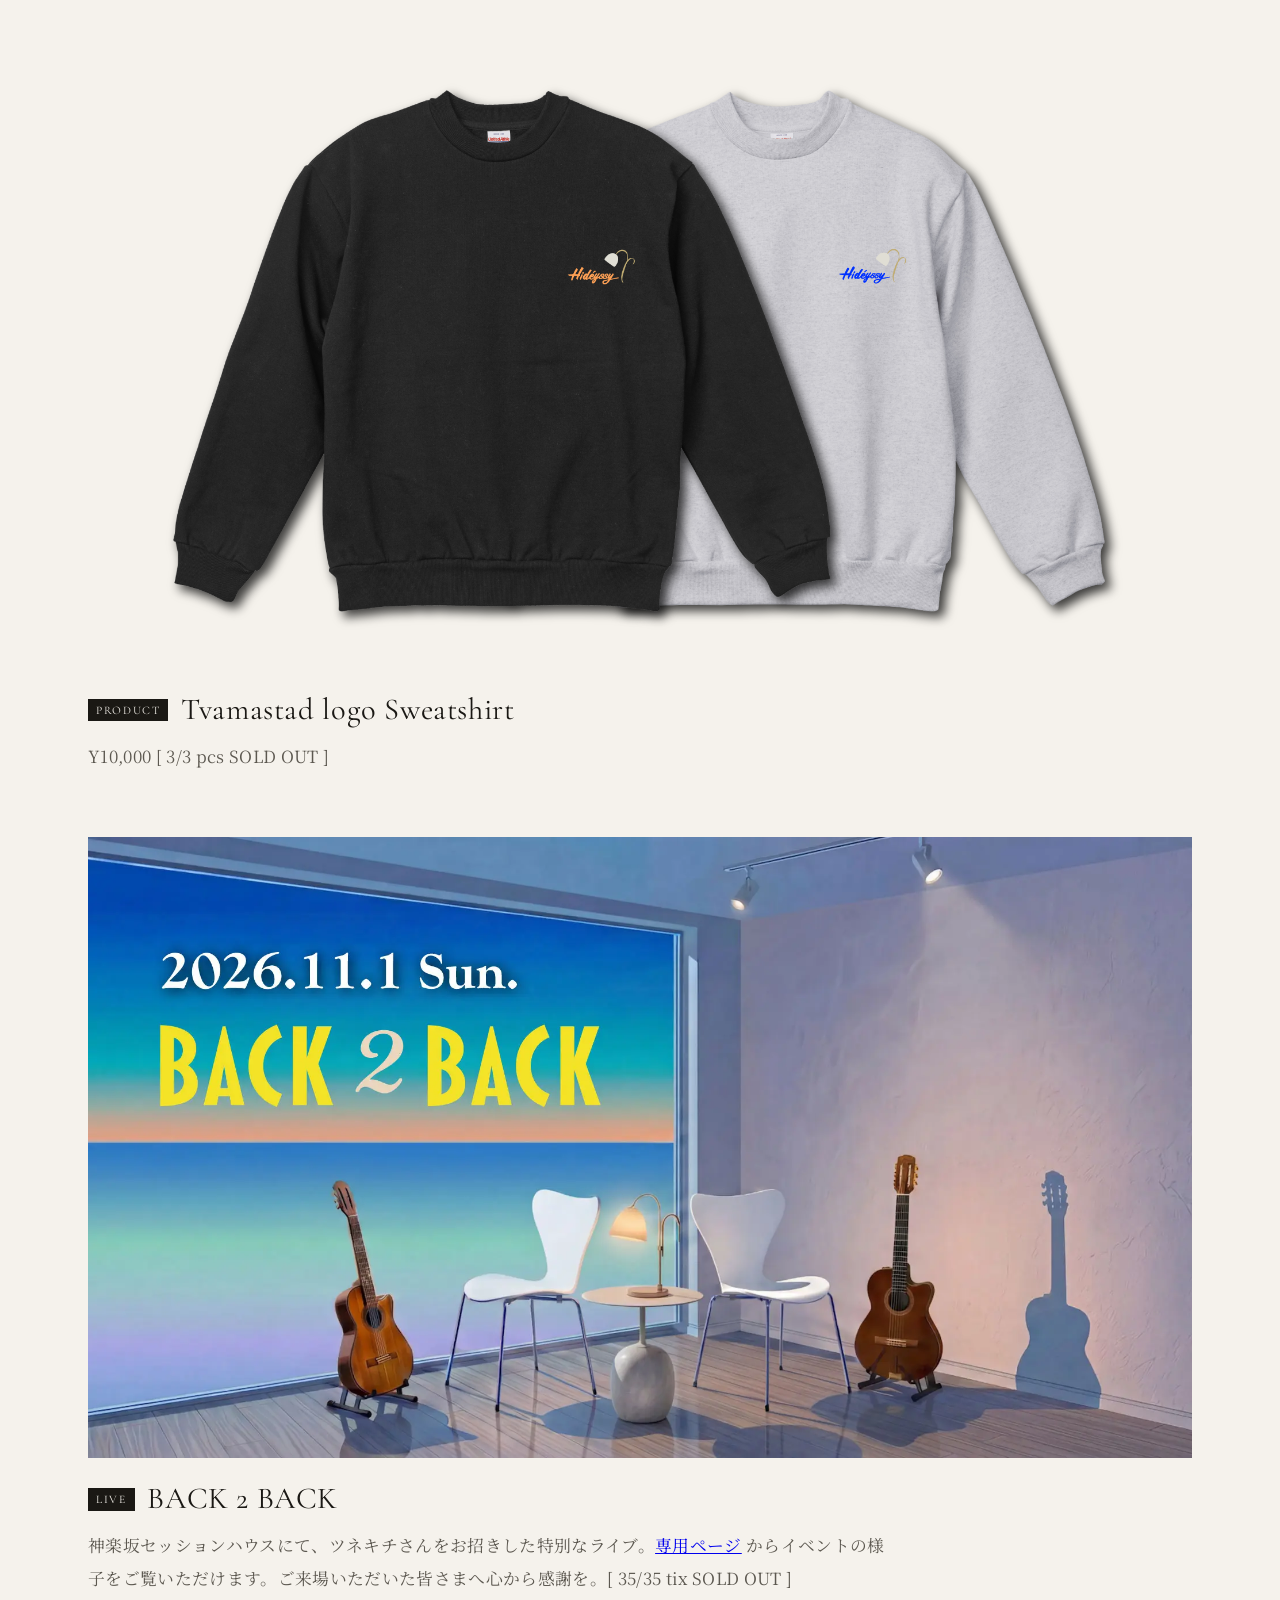
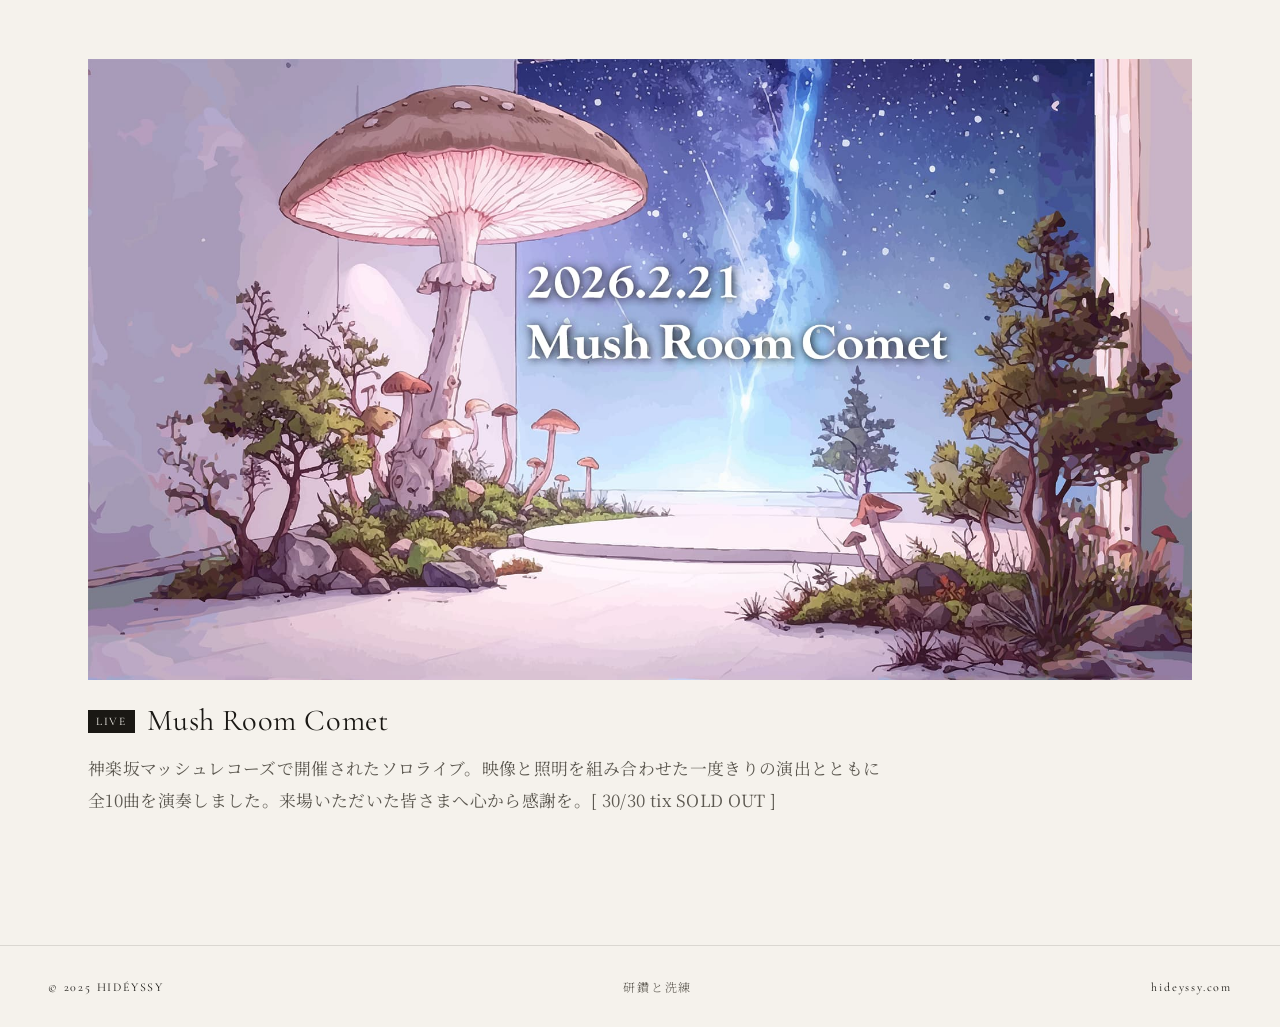
==== commit c317889f: "Update index.html" ====
--- a/index.html
+++ b/index.html
@@ -59,7 +59,7 @@
           <button class="filter-option" type="button" data-filter="song" aria-pressed="false">SONG</button>
           <button class="filter-option" type="button" data-filter="live" aria-pressed="false">Live</button>
           <button class="filter-option" type="button" data-filter="product" aria-pressed="false">Product</button>
-          <button class="filter-option" type="button" data-filter="expt" aria-pressed="false">Expt</button>
+          <!-- <button class="filter-option" type="button" data-filter="expt" aria-pressed="false">Expt</button> -->
         </div>
         <a href="/contact" class="nav-item">Contact</a>
       </div>
@@ -248,11 +248,9 @@
             <br>
             地平へ火が灯る<br>
             夜明けの空に湧き立つ Coffee Flavor<br>
-            日が昇る 瞳の中に<br>
+            日が昇る 両目の中に<br>
             薪をくべるように 夜の闇を溶かして<br>
             <br>
-            指先に意識を集めて<br>
-            瞼を落とし 息を吸う<br>
             その瞳を濁さずに 気持ちを曇らさずに<br>
             U Change The World 内側に<br>
             <!-- <br>
@@ -324,18 +322,6 @@
         </div>
       </div>
 
-      <!-- Games カード -->
-      <div class="card card--games">
-        <img class="card-img" src="images/works/games_2048-tetris_1920x1080.webp" alt="Games" loading="lazy">
-        <h2 class="card-title"><span class="card-category">Expt</span><span class="card-title-text">Games</span></h2>
-        <p class="card-desc">ゲームを設置してみました。遊んでいってください。</p>
-        <div class="games-links">
-          <a href="/games/2048.html" class="game-link">2048 <span class="arrow">↗</span></a>
-          <a href="/games/tetris.html" class="game-link">Tetris <span class="arrow">↗</span></a>
-          <a href="/games/hide-and-seek.html" class="game-link">かくれんぼ <span class="arrow">↗</span></a>
-        </div>
-      </div>
-
       <!-- Song カード -->
       <div class="card">
         <img class="card-img" src="images/works/artwork_Blue-Night_1920x1080.webp" alt="Blue Night" loading="lazy">
@@ -383,7 +369,7 @@
             <br>
             誠実でいたいな どんな時も<br>
             躓いて足を挫いても<br>
-            「ずっと泥濘に目を向けてていいのか」と問われているんだろ<br>
+            「ずっと泥濘に目を向けてていいのか」と問われているんだろう<br>
             答えは胸の中にいつもある<br>
             <br>
             僕らの記憶に何を残す<br>
@@ -468,6 +454,7 @@
         <h2 class="card-title"><span class="card-category">Live</span><span class="card-title-text">BACK 2 BACK</span>
         </h2>
         <p class="card-desc">神楽坂セッションハウスにて、ツネキチさんをお招きした特別なライブ。<a href="/back2back">専用ページ</a> からイベントの様子をご覧いただけます。ご来場いただいた皆さまへ心から感謝を。[ 35/35 tix SOLD OUT ] </p>
+        <!-- <p class="card-desc"><a href="/back2back">専用ページ</a> からイベントの様子をご覧いただけます。</p> -->
       </div>
 
       <!-- Liveカード -->
@@ -480,6 +467,17 @@
         <p class="card-desc">神楽坂マッシュレコーズで開催されたソロライブ。映像と照明を組み合わせた一度きりの演出とともに全10曲を演奏しました。来場いただいた皆さまへ心から感謝を。[ 30/30
           tix SOLD OUT ]</p>
       </div>
+
+      <!-- Games カード -->
+      <!-- <div class="card card--games">
+        <img class="card-img" src="images/works/games_2048-tetris_1920x1080.webp" alt="Games" loading="lazy">
+        <h2 class="card-title"><span class="card-category">Expt</span><span class="card-title-text">Games</span></h2>
+        <p class="card-desc">ゲームを設置してみました。遊んでいってください。</p>
+        <div class="games-links">
+          <a href="/games/2048.html" class="game-link">2048 <span class="arrow">↗</span></a>
+          <a href="/games/tetris.html" class="game-link">Tetris <span class="arrow">↗</span></a>
+        </div>
+      </div> -->
 
       <!-- Liveカード -->
       <!-- リンクが必要な場合: <div class="card"> を <a class="card" href="URL" target="_blank" rel="noopener"> に変える -->
--- a/assets/css/hideyssy.css
+++ b/assets/css/hideyssy.css
@@ -403,6 +403,14 @@
     display: none;
 }
 
+main.is-filtering {
+    padding-top: 2rem;
+}
+
+main.is-filtering > .timeline {
+    margin-top: 0;
+}
+
 .hero img {
     width: 100%;
     height: 72vh;
